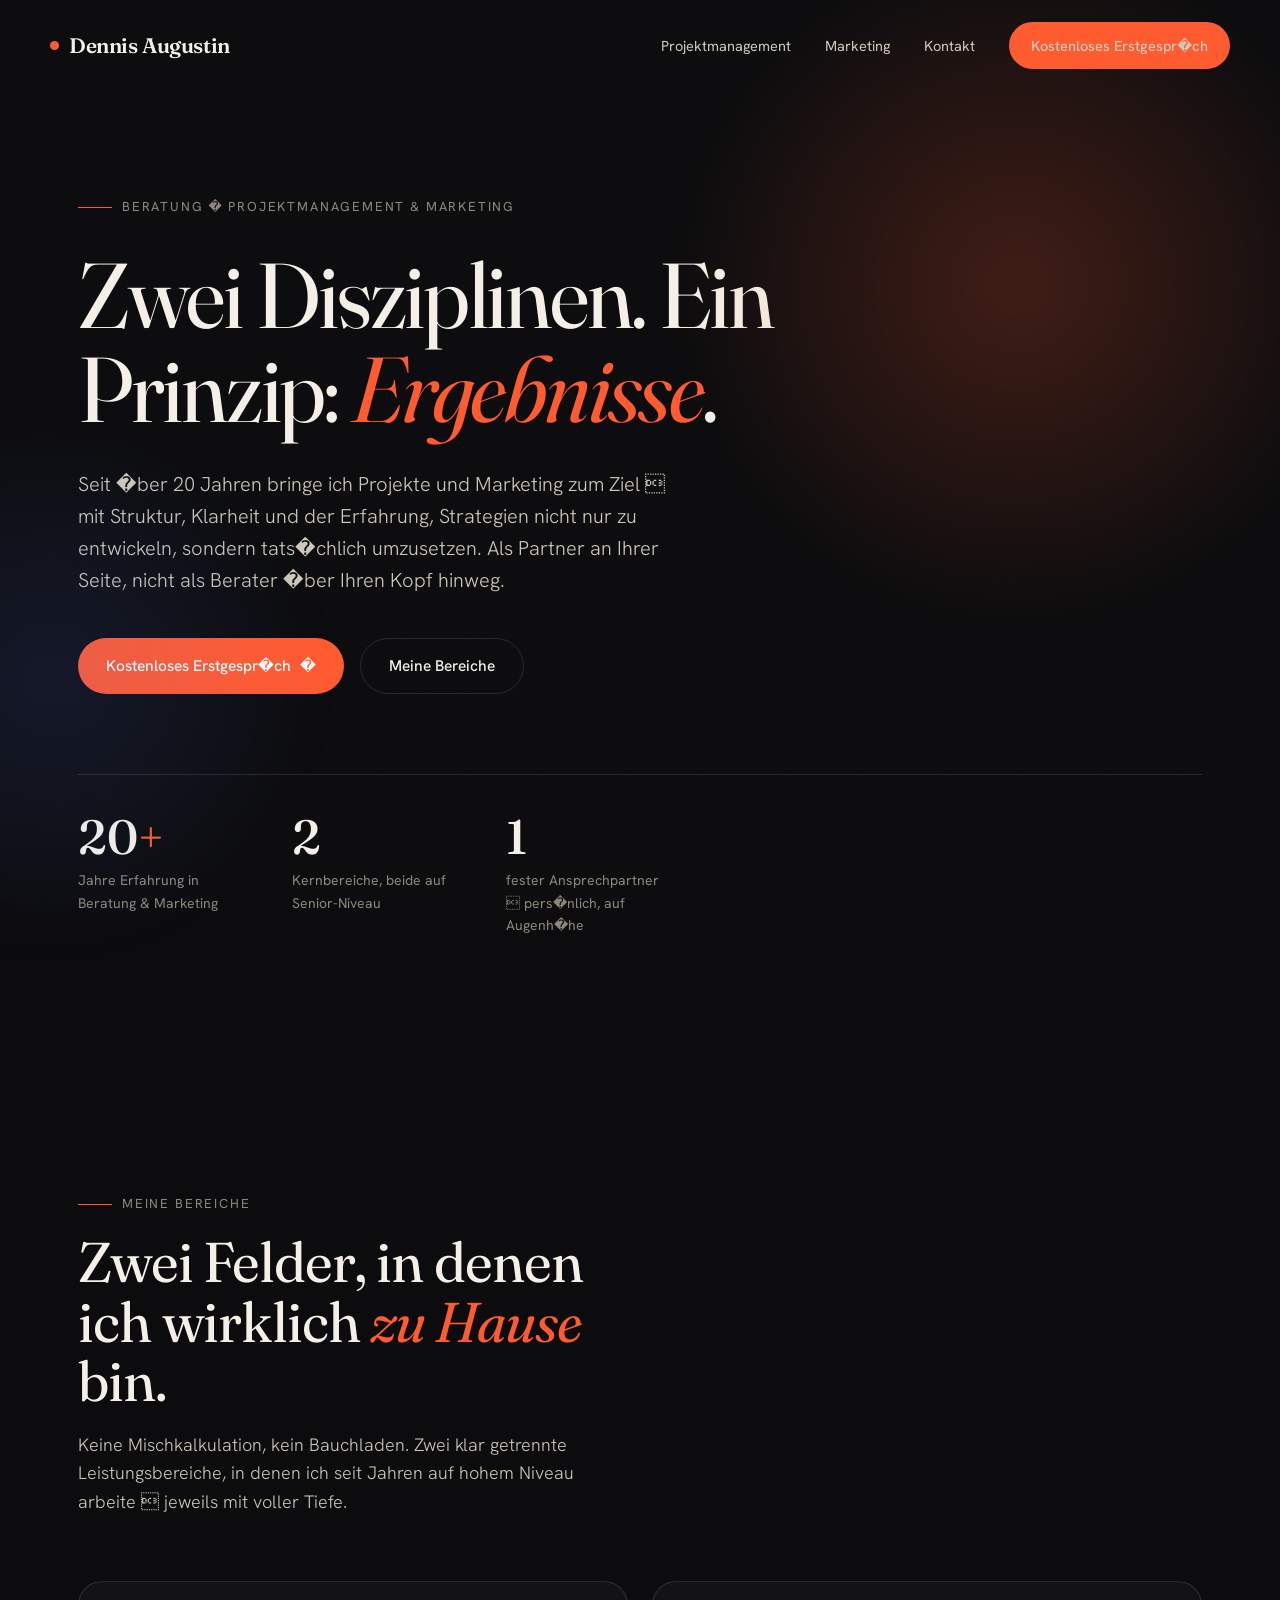
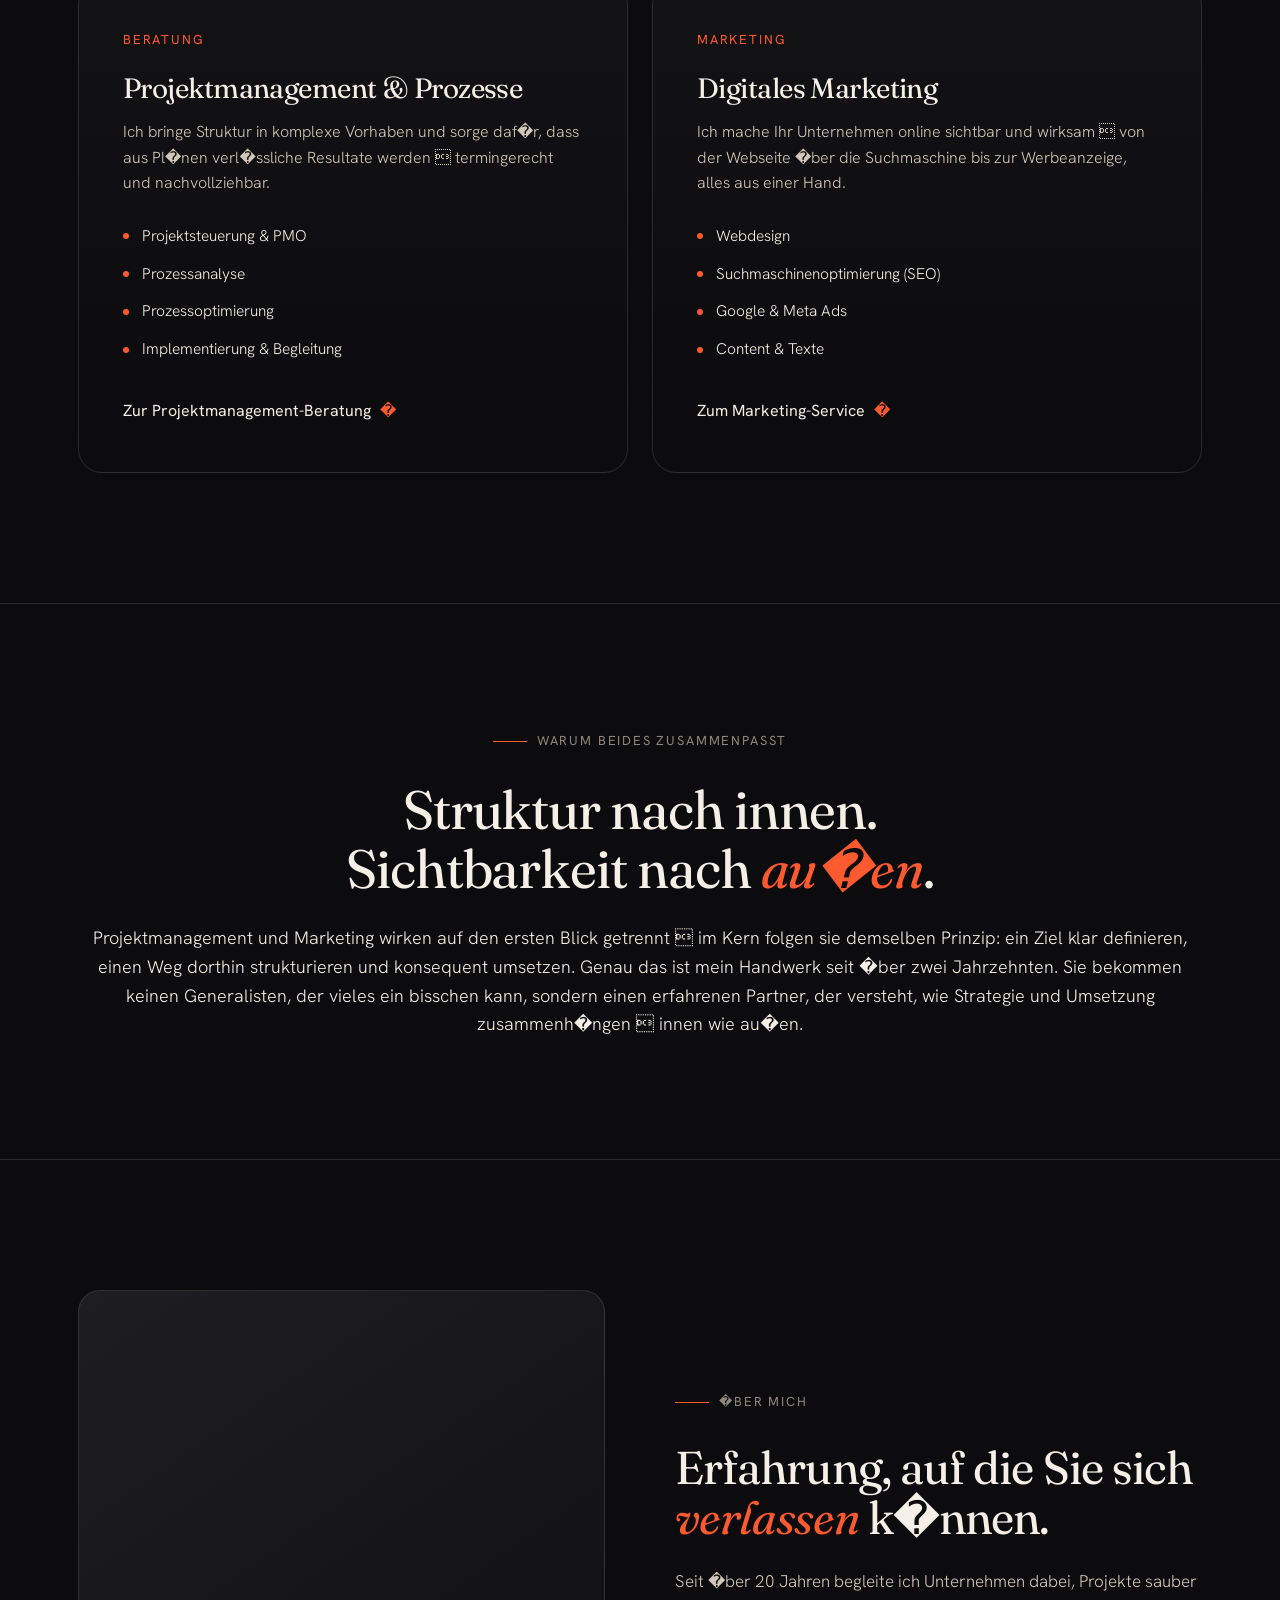
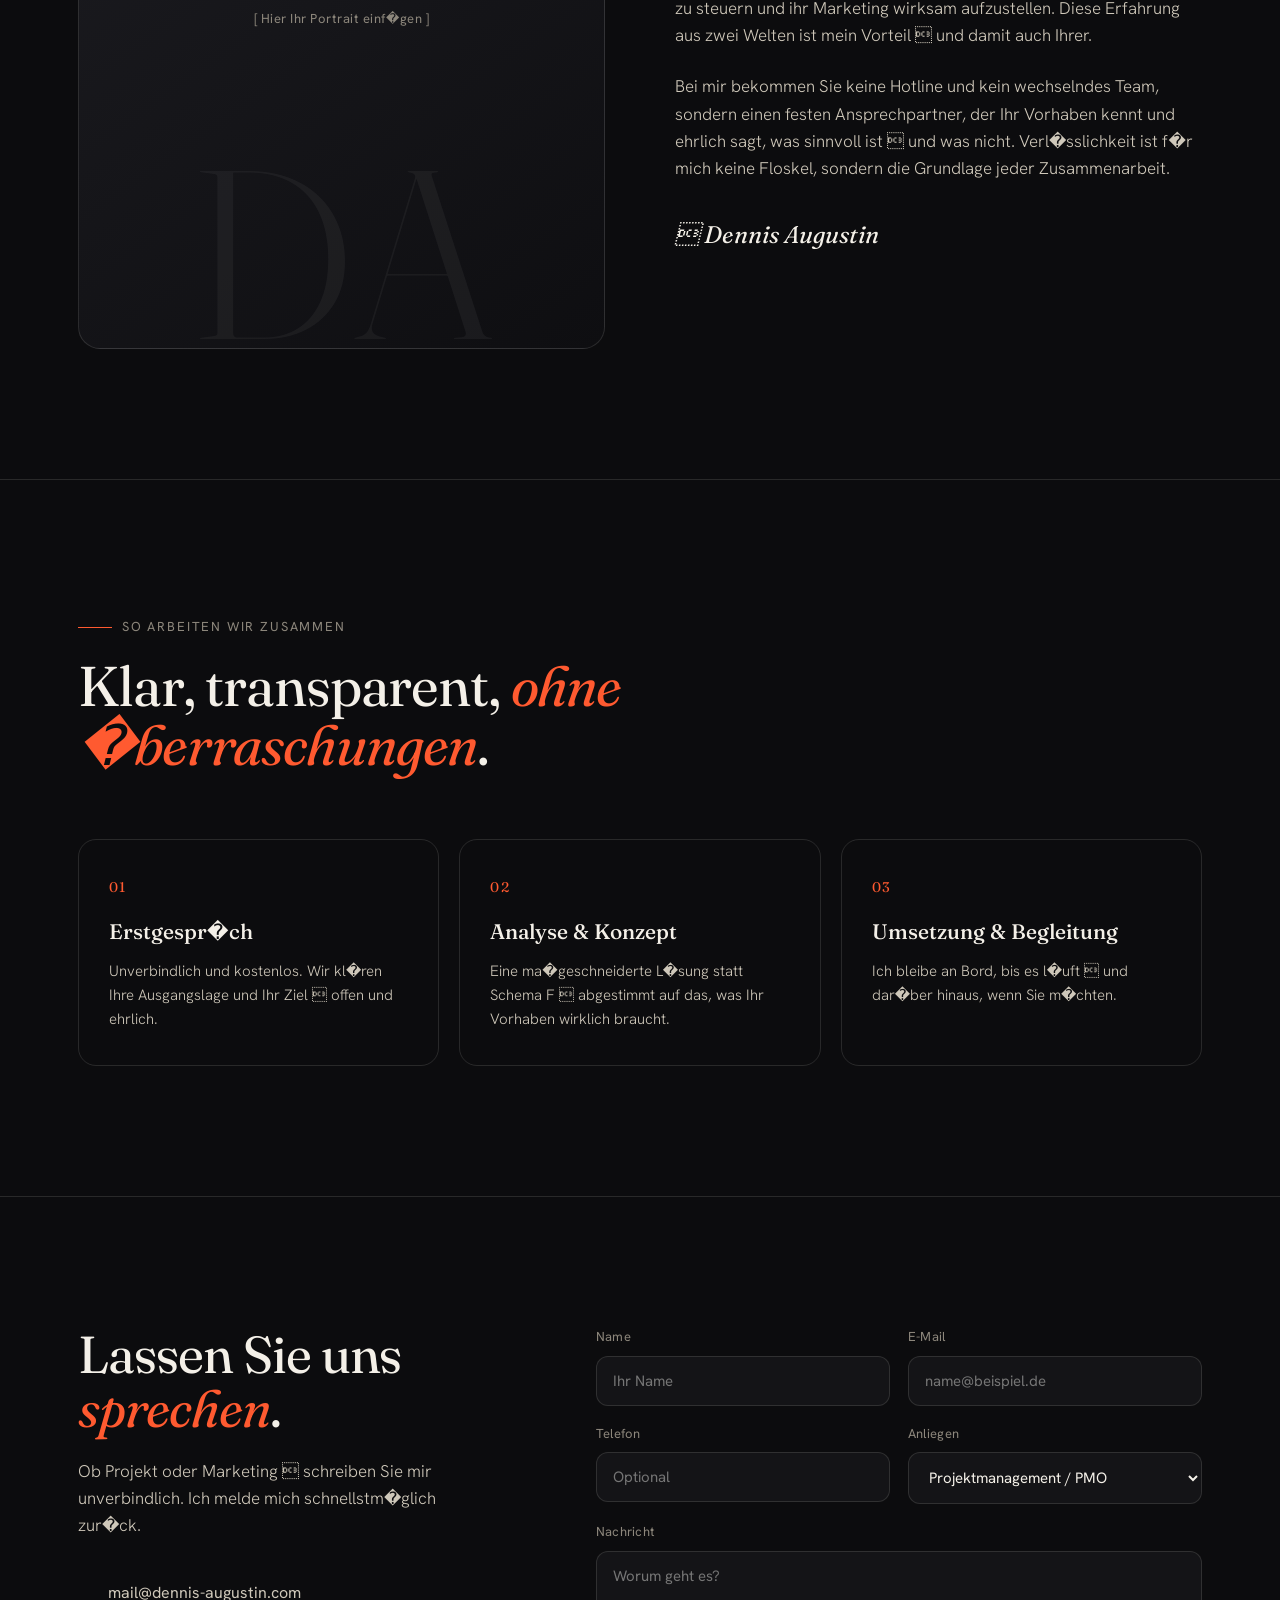
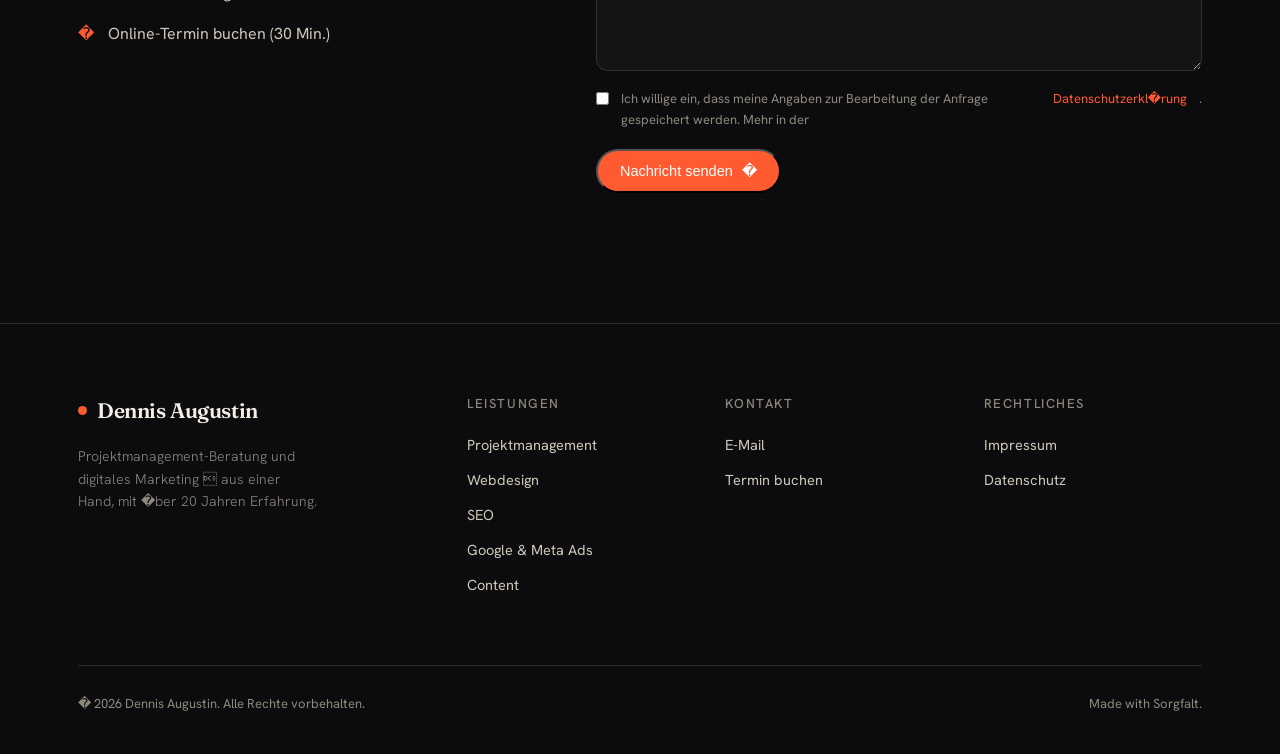
==== index.html @ 2ac02450 "Remove Google Fonts CDN links (DSGVO)" ====
<!DOCTYPE html>
<html lang="de">
<head>
<meta charset="UTF-8">
<meta name="viewport" content="width=device-width, initial-scale=1.0">
<title>Dennis Augustin  Projektmanagement-Beratung &amp; Marketing</title>
<meta name="description" content="Beratung aus einer Hand: Projektmanagement, PMO und Prozessoptimierung sowie digitales Marketing. �ber 20 Jahre Erfahrung  Strategie, die umgesetzt wird.">
<link rel="icon" href="assets/favicon.svg" type="image/svg+xml">
<link rel="stylesheet" href="assets/styles.css">
</head>
<body>
<a class="skip" href="#main">Zum Inhalt springen</a>
<header id="header">
  <div class="wrap nav">
    <a href="index.html" class="logo" aria-label="Dennis Augustin  Startseite"><span class="dot"></span>Dennis Augustin</a>
    <nav class="nav-links" id="navlinks" aria-label="Hauptnavigation">
      <a href="projektmanagement.html">Projektmanagement</a>
      <a href="marketing.html">Marketing</a>
      <a href="#kontakt">Kontakt</a>
      <a href="#kontakt" class="btn">Kostenloses Erstgespr�ch</a>
    </nav>
    <button class="burger" id="burger" type="button" aria-label="Men� �ffnen" aria-expanded="false" aria-controls="navlinks"><span></span><span></span><span></span></button>
  </div>
</header>

<main id="main">

  <section class="hero">
    <div class="hero-glow"></div>
    <div class="hero-glow two"></div>
    <div class="wrap">
      <span class="eyebrow reveal"><span class="bar"></span>Beratung � Projektmanagement &amp; Marketing</span>
      <h1 class="reveal d1">Zwei Disziplinen. Ein Prinzip: <em>Ergebnisse</em>.</h1>
      <p class="lead reveal d2">Seit �ber 20 Jahren bringe ich Projekte und Marketing zum Ziel  mit Struktur, Klarheit und der Erfahrung, Strategien nicht nur zu entwickeln, sondern tats�chlich umzusetzen. Als Partner an Ihrer Seite, nicht als Berater �ber Ihren Kopf hinweg.</p>
      <div class="hero-cta reveal d3">
        <a href="#kontakt" class="btn">Kostenloses Erstgespr�ch <span>�</span></a>
        <a href="#bereiche" class="btn ghost">Meine Bereiche</a>
      </div>
      <div class="stats">
        <div class="stat reveal d1"><div class="num">20<span>+</span></div><div class="lab">Jahre Erfahrung in Beratung &amp; Marketing</div></div>
        <div class="stat reveal d2"><div class="num">2</div><div class="lab">Kernbereiche, beide auf Senior-Niveau</div></div>
        <div class="stat reveal d3"><div class="num">1</div><div class="lab">fester Ansprechpartner  pers�nlich, auf Augenh�he</div></div>
      </div>
    </div>
  </section>

  <section class="pillars-sec" id="bereiche">
    <div class="wrap">
      <div class="sec-head reveal">
        <span class="eyebrow"><span class="bar"></span>Meine Bereiche</span>
        <h2>Zwei Felder, in denen ich wirklich <em>zu Hause</em> bin.</h2>
        <p>Keine Mischkalkulation, kein Bauchladen. Zwei klar getrennte Leistungsbereiche, in denen ich seit Jahren auf hohem Niveau arbeite  jeweils mit voller Tiefe.</p>
      </div>
      <div class="pillars">
        <a class="pillar reveal d1" href="projektmanagement.html">
          <span class="plabel">Beratung</span>
          <h3>Projektmanagement &amp; Prozesse</h3>
          <p>Ich bringe Struktur in komplexe Vorhaben und sorge daf�r, dass aus Pl�nen verl�ssliche Resultate werden  termingerecht und nachvollziehbar.</p>
          <ul>
            <li>Projektsteuerung &amp; PMO</li>
            <li>Prozessanalyse</li>
            <li>Prozessoptimierung</li>
            <li>Implementierung &amp; Begleitung</li>
          </ul>
          <span class="more">Zur Projektmanagement-Beratung <span>�</span></span>
        </a>
        <a class="pillar reveal d2" href="marketing.html">
          <span class="plabel">Marketing</span>
          <h3>Digitales Marketing</h3>
          <p>Ich mache Ihr Unternehmen online sichtbar und wirksam  von der Webseite �ber die Suchmaschine bis zur Werbeanzeige, alles aus einer Hand.</p>
          <ul>
            <li>Webdesign</li>
            <li>Suchmaschinenoptimierung (SEO)</li>
            <li>Google &amp; Meta Ads</li>
            <li>Content &amp; Texte</li>
          </ul>
          <span class="more">Zum Marketing-Service <span>�</span></span>
        </a>
      </div>
    </div>
  </section>

  <section class="bridge">
    <div class="wrap">
      <span class="eyebrow reveal"><span class="bar"></span>Warum beides zusammenpasst</span>
      <h2 class="reveal d1">Struktur nach innen. Sichtbarkeit nach <em>au�en</em>.</h2>
      <p class="reveal d2">Projektmanagement und Marketing wirken auf den ersten Blick getrennt  im Kern folgen sie demselben Prinzip: ein Ziel klar definieren, einen Weg dorthin strukturieren und konsequent umsetzen. Genau das ist mein Handwerk seit �ber zwei Jahrzehnten. Sie bekommen keinen Generalisten, der vieles ein bisschen kann, sondern einen erfahrenen Partner, der versteht, wie Strategie und Umsetzung zusammenh�ngen  innen wie au�en.</p>
    </div>
  </section>

  <section class="about" id="ueber">
    <div class="wrap about-grid">
      <div class="about-portrait reveal">
        <div class="big-da">DA</div>
        <div class="ph">[ Hier Ihr Portrait einf�gen ]</div>
      </div>
      <div class="reveal d1">
        <span class="eyebrow"><span class="bar"></span>�ber mich</span>
        <h2>Erfahrung, auf die Sie sich <em>verlassen</em> k�nnen.</h2>
        <p>Seit �ber 20 Jahren begleite ich Unternehmen dabei, Projekte sauber zu steuern und ihr Marketing wirksam aufzustellen. Diese Erfahrung aus zwei Welten ist mein Vorteil  und damit auch Ihrer.</p>
        <p>Bei mir bekommen Sie keine Hotline und kein wechselndes Team, sondern einen festen Ansprechpartner, der Ihr Vorhaben kennt und ehrlich sagt, was sinnvoll ist  und was nicht. Verl�sslichkeit ist f�r mich keine Floskel, sondern die Grundlage jeder Zusammenarbeit.</p>
        <p class="sig"> Dennis Augustin</p>
      </div>
    </div>
  </section>

  <section class="promise">
    <div class="wrap">
      <div class="sec-head reveal">
        <span class="eyebrow"><span class="bar"></span>So arbeiten wir zusammen</span>
        <h2>Klar, transparent, <em>ohne �berraschungen</em>.</h2>
      </div>
      <div class="steps">
        <div class="step reveal d1"><span class="n">01</span><h3>Erstgespr�ch</h3><p>Unverbindlich und kostenlos. Wir kl�ren Ihre Ausgangslage und Ihr Ziel  offen und ehrlich.</p></div>
        <div class="step reveal d2"><span class="n">02</span><h3>Analyse &amp; Konzept</h3><p>Eine ma�geschneiderte L�sung statt Schema F  abgestimmt auf das, was Ihr Vorhaben wirklich braucht.</p></div>
        <div class="step reveal d3"><span class="n">03</span><h3>Umsetzung &amp; Begleitung</h3><p>Ich bleibe an Bord, bis es l�uft  und dar�ber hinaus, wenn Sie m�chten.</p></div>
      </div>
    </div>
  </section>

  <section class="contact" id="kontakt">
    <div class="wrap contact-grid">
      <div class="reveal">
        <h2>Lassen Sie uns <em>sprechen</em>.</h2>
        <p class="lead">Ob Projekt oder Marketing  schreiben Sie mir unverbindlich. Ich melde mich schnellstm�glich zur�ck.</p>
        <div class="contact-meta">
          <a href="mailto:mail@dennis-augustin.com"><span class="ic">	</span> mail@dennis-augustin.com</a>
          <a href="https://calendly.com/dennisaugustin/kostenloses-erstgespraech-30-minuten"><span class="ic">�</span> Online-Termin buchen (30 Min.)</a>
        </div>
      </div>
      <form class="reveal d1" action="#" method="post" onsubmit="return false;">
        <div class="row2">
          <div class="field"><label for="n">Name</label><input id="n" name="name" type="text" autocomplete="name" placeholder="Ihr Name"></div>
          <div class="field"><label for="e">E-Mail</label><input id="e" name="email" type="email" autocomplete="email" placeholder="name@beispiel.de"></div>
        </div>
        <div class="row2">
          <div class="field"><label for="t">Telefon</label><input id="t" name="phone" type="tel" autocomplete="tel" placeholder="Optional"></div>
          <div class="field"><label for="g">Anliegen</label>
            <select id="g" name="anliegen">
              <option>Projektmanagement / PMO</option><option>Prozessoptimierung</option>
              <option>Marketing</option><option>Beides / unklar</option><option>Sonstiges</option>
            </select>
          </div>
        </div>
        <div class="field"><label for="m">Nachricht</label><textarea id="m" name="nachricht" placeholder="Worum geht es?"></textarea></div>
        <label class="consent"><input type="checkbox" name="consent"> Ich willige ein, dass meine Angaben zur Bearbeitung der Anfrage gespeichert werden. Mehr in der <a href="datenschutz.html" style="color:var(--accent)">Datenschutzerkl�rung</a>.</label>
        <button class="btn" type="submit">Nachricht senden <span>�</span></button>
      </form>
    </div>
  </section>

</main>

<footer>
  <div class="wrap">
    <div class="foot-grid">
      <div>
        <a href="index.html" class="logo"><span class="dot"></span>Dennis Augustin</a>
        <p class="tag">Projektmanagement-Beratung und digitales Marketing  aus einer Hand, mit �ber 20 Jahren Erfahrung.</p>
      </div>
      <div class="foot-col">
        <p class="foot-h">Leistungen</p>
        <a href="projektmanagement.html">Projektmanagement</a>
        <a href="webdesign.html">Webdesign</a>
        <a href="seo.html">SEO</a>
        <a href="suchmaschinenwerbung.html">Google &amp; Meta Ads</a>
        <a href="contenterstellung.html">Content</a>
      </div>
      <div class="foot-col">
        <p class="foot-h">Kontakt</p>
        <a href="mailto:mail@dennis-augustin.com">E-Mail</a>
        <a href="https://calendly.com/dennisaugustin/kostenloses-erstgespraech-30-minuten">Termin buchen</a>
      </div>
      <div class="foot-col">
        <p class="foot-h">Rechtliches</p>
        <a href="impressum.html">Impressum</a>
        <a href="datenschutz.html">Datenschutz</a>
      </div>
    </div>
    <div class="foot-bottom">
      <small>� 2026 Dennis Augustin. Alle Rechte vorbehalten.</small>
      <small>Made with Sorgfalt.</small>
    </div>
  </div>
</footer>
<script src="assets/main.js"></script>
</body>
</html>
---- assets/styles.css ----
/* =========================================================
   Dennis Augustin  zentrales Stylesheet
   Eine Quelle der Wahrheit f�r alle Seiten (durchg�ngige CI)
   ========================================================= */

/* ---------- Self-hosted Fonts (DSGVO-konform) ---------- */
@font-face {
  font-family: 'Fraunces';
  font-style: normal;
  font-weight: 300 700;
  font-display: swap;
  src: url('fonts/fraunces-normal-latin-ext.woff2') format('woff2');
  unicode-range: U+0100-02BA, U+02BD-02C5, U+02C7-02CC, U+02CE-02D7, U+02DD-02FF, U+0304, U+0308, U+0329, U+1D00-1DBF, U+1E00-1E9F, U+1EF2-1EFF, U+2020, U+20A0-20AB, U+20AD-20C0, U+2113, U+2C60-2C7F, U+A720-A7FF;
}
@font-face {
  font-family: 'Fraunces';
  font-style: normal;
  font-weight: 300 700;
  font-display: swap;
  src: url('fonts/fraunces-normal-latin.woff2') format('woff2');
  unicode-range: U+0000-00FF, U+0131, U+0152-0153, U+02BB-02BC, U+02C6, U+02DA, U+02DC, U+0304, U+0308, U+0329, U+2000-206F, U+20AC, U+2122, U+2191, U+2193, U+2212, U+2215, U+FEFF, U+FFFD;
}
@font-face {
  font-family: 'Fraunces';
  font-style: italic;
  font-weight: 400;
  font-display: swap;
  src: url('fonts/fraunces-italic-latin-ext.woff2') format('woff2');
  unicode-range: U+0100-02BA, U+02BD-02C5, U+02C7-02CC, U+02CE-02D7, U+02DD-02FF, U+0304, U+0308, U+0329, U+1D00-1DBF, U+1E00-1E9F, U+1EF2-1EFF, U+2020, U+20A0-20AB, U+20AD-20C0, U+2113, U+2C60-2C7F, U+A720-A7FF;
}
@font-face {
  font-family: 'Fraunces';
  font-style: italic;
  font-weight: 400;
  font-display: swap;
  src: url('fonts/fraunces-italic-latin.woff2') format('woff2');
  unicode-range: U+0000-00FF, U+0131, U+0152-0153, U+02BB-02BC, U+02C6, U+02DA, U+02DC, U+0304, U+0308, U+0329, U+2000-206F, U+20AC, U+2122, U+2191, U+2193, U+2212, U+2215, U+FEFF, U+FFFD;
}
@font-face {
  font-family: 'Hanken Grotesk';
  font-style: normal;
  font-weight: 300 600;
  font-display: swap;
  src: url('fonts/hanken-grotesk-latin-ext.woff2') format('woff2');
  unicode-range: U+0100-02BA, U+02BD-02C5, U+02C7-02CC, U+02CE-02D7, U+02DD-02FF, U+0304, U+0308, U+0329, U+1D00-1DBF, U+1E00-1E9F, U+1EF2-1EFF, U+2020, U+20A0-20AB, U+20AD-20C0, U+2113, U+2C60-2C7F, U+A720-A7FF;
}
@font-face {
  font-family: 'Hanken Grotesk';
  font-style: normal;
  font-weight: 300 600;
  font-display: swap;
  src: url('fonts/hanken-grotesk-latin.woff2') format('woff2');
  unicode-range: U+0000-00FF, U+0131, U+0152-0153, U+02BB-02BC, U+02C6, U+02DA, U+02DC, U+0304, U+0308, U+0329, U+2000-206F, U+20AC, U+2122, U+2191, U+2193, U+2212, U+2215, U+FEFF, U+FFFD;
}

:root{
  --ink:#0c0c0e;
  --ink-2:#141417;
  --paper:#f4f0e8;
  --paper-dim:#cfc8ba;
  --muted:#8d877c;
  --accent:#ff5a30;          /* warmes Signal-Orange */
  --accent-soft:#ffd9cc;
  --line:rgba(244,240,232,.12);
  --maxw:1180px;
  --ease:cubic-bezier(.2,.7,.2,1);
}
*{box-sizing:border-box;margin:0;padding:0}
html{scroll-behavior:smooth}
body{
  background:var(--ink);color:var(--paper);
  font-family:"Hanken Grotesk",system-ui,sans-serif;
  font-weight:400;line-height:1.6;-webkit-font-smoothing:antialiased;overflow-x:hidden;
}
body::after{
  content:"";position:fixed;inset:0;pointer-events:none;z-index:9999;opacity:.04;mix-blend-mode:overlay;
  background-image:url("data:image/svg+xml,%3Csvg xmlns='http://www.w3.org/2000/svg' width='160' height='160'%3E%3Cfilter id='n'%3E%3CfeTurbulence type='fractalNoise' baseFrequency='.8' numOctaves='2'/%3E%3C/filter%3E%3Crect width='100%25' height='100%25' filter='url(%23n)'/%3E%3C/svg%3E");
}
::selection{background:var(--accent);color:#fff}
a{color:inherit;text-decoration:none}
img{max-width:100%;display:block}
.wrap{max-width:var(--maxw);margin:0 auto;padding:0 28px}

/* Skip-Link (Barrierefreiheit) */
.skip{position:absolute;left:-999px;top:0;z-index:200;background:var(--accent);color:#fff;padding:12px 18px;border-radius:0 0 10px 0}
.skip:focus{left:0}

/* ---------- Header ---------- */
header{position:fixed;top:0;left:0;right:0;z-index:100;transition:background .4s var(--ease),border-color .4s var(--ease),padding .4s var(--ease);border-bottom:1px solid transparent}
header.scrolled{background:rgba(12,12,14,.78);backdrop-filter:blur(14px);border-bottom:1px solid var(--line)}
.nav{display:flex;align-items:center;justify-content:space-between;padding:22px 0;transition:padding .4s var(--ease)}
header.scrolled .nav{padding:14px 0}
.logo{font-family:"Fraunces",serif;font-size:21px;font-weight:600;letter-spacing:-.02em;display:flex;align-items:center;gap:10px}
.logo .dot{width:9px;height:9px;border-radius:50%;background:var(--accent);display:inline-block}
.nav-links{display:flex;align-items:center;gap:34px}
.nav-links a{font-size:14.5px;color:var(--paper-dim);transition:color .25s;position:relative}
.nav-links a:not(.btn):hover{color:var(--paper)}
.nav-links a:not(.btn).active{color:var(--paper)}
.nav-links a:not(.btn)::after{content:"";position:absolute;left:0;bottom:-4px;width:0;height:1px;background:var(--accent);transition:width .3s var(--ease)}
.nav-links a:not(.btn):hover::after,.nav-links a:not(.btn).active::after{width:100%}
.btn{display:inline-flex;align-items:center;gap:9px;background:var(--accent);color:#fff;padding:12px 22px;border-radius:100px;font-weight:500;font-size:14.5px;cursor:pointer;transition:transform .3s var(--ease),box-shadow .3s var(--ease);box-shadow:0 0 0 0 rgba(255,90,48,.5)}
.btn:hover{transform:translateY(-2px);box-shadow:0 12px 30px -8px rgba(255,90,48,.55)}
.btn.ghost{background:transparent;color:var(--paper);border:1px solid var(--line)}
.btn.ghost:hover{border-color:var(--paper);box-shadow:none}
.burger{display:none;flex-direction:column;gap:5px;cursor:pointer;padding:6px;background:none;border:none}
.burger span{width:24px;height:2px;background:var(--paper);transition:.3s;display:block}

/* ---------- Hero ---------- */
.hero{position:relative;padding:190px 0 120px;overflow:hidden}
.hero.compact{padding:180px 0 90px}
.hero-glow{position:absolute;top:-10%;right:-10%;width:780px;height:780px;border-radius:50%;background:radial-gradient(circle,rgba(255,90,48,.22),transparent 62%);filter:blur(20px);pointer-events:none}
.hero-glow.two{top:35%;left:-20%;width:620px;height:620px;background:radial-gradient(circle,rgba(80,120,255,.12),transparent 62%)}
.eyebrow{display:inline-flex;align-items:center;gap:10px;font-size:13px;letter-spacing:.14em;text-transform:uppercase;color:var(--muted);margin-bottom:30px}
.eyebrow .bar{width:34px;height:1px;background:var(--accent)}
.crumb{display:flex;gap:10px;align-items:center;font-size:13px;color:var(--muted);margin-bottom:26px;letter-spacing:.04em}
.crumb a:hover{color:var(--accent)}
.crumb .sep{color:var(--accent)}
h1{font-family:"Fraunces",serif;font-weight:400;letter-spacing:-.025em;line-height:1.02;font-size:clamp(44px,7.5vw,92px);max-width:15ch}
h1 em{font-style:italic;color:var(--accent)}
.hero p.lead{margin-top:32px;max-width:56ch;font-size:clamp(17px,2.1vw,20px);color:var(--paper-dim);font-weight:300}
.hero-cta{margin-top:42px;display:flex;gap:16px;flex-wrap:wrap}
.hero-cta .btn{padding:15px 28px;font-size:15.5px}
.stats{display:flex;gap:54px;margin-top:80px;flex-wrap:wrap;border-top:1px solid var(--line);padding-top:38px}
.stat .num{font-family:"Fraunces",serif;font-size:clamp(34px,4.5vw,48px);font-weight:500;line-height:1}
.stat .lab{color:var(--muted);font-size:14px;margin-top:8px;max-width:20ch}
.stat .num span{color:var(--accent)}

/* ---------- Section-K�pfe ---------- */
section{position:relative}
.sec-head{margin-bottom:64px;max-width:62ch}
.sec-head .eyebrow{margin-bottom:18px}
.sec-head h2{font-family:"Fraunces",serif;font-weight:400;letter-spacing:-.02em;line-height:1.06;font-size:clamp(32px,4.6vw,56px)}
.sec-head h2 em{font-style:italic;color:var(--accent)}
.sec-head p{margin-top:20px;color:var(--paper-dim);font-weight:300;font-size:18px;max-width:54ch}

/* ---------- Leistungs-Karten ---------- */
.leistunge{padding:130px 0}
.grid-serv{display:grid;grid-template-columns:repeat(2,1fr);gap:20px}
.serv{position:relative;border:1px solid var(--line);border-radius:20px;padding:40px 38px;background:linear-gradient(180deg,rgba(255,255,255,.025),transparent);transition:transform .45s var(--ease),border-color .45s,background .45s;overflow:hidden}
.serv::before{content:"";position:absolute;inset:0;opacity:0;transition:opacity .45s;background:radial-gradient(420px circle at var(--mx,50%) var(--my,0%),rgba(255,90,48,.12),transparent 60%)}
.serv:hover{transform:translateY(-6px);border-color:rgba(255,90,48,.4)}
.serv:hover::before{opacity:1}
.serv .idx{font-family:"Fraunces",serif;font-size:15px;color:var(--accent);margin-bottom:26px;display:block}
.serv h3{font-family:"Fraunces",serif;font-weight:500;font-size:27px;letter-spacing:-.01em;margin-bottom:14px}
.serv p{color:var(--paper-dim);font-weight:300;font-size:15.5px;margin-bottom:26px}
.serv p:last-child{margin-bottom:0}
.serv .more{font-size:14.5px;color:var(--paper);display:inline-flex;align-items:center;gap:8px;transition:gap .3s}
.serv .more span{color:var(--accent);transition:transform .3s}
.serv:hover .more span{transform:translateX(5px)}

/* ---------- Zwei S�ulen (Startseite) ---------- */
.pillars-sec{padding:130px 0}
.pillars{display:grid;grid-template-columns:1fr 1fr;gap:24px}
.pillar{position:relative;border:1px solid var(--line);border-radius:24px;padding:48px 44px;overflow:hidden;background:linear-gradient(180deg,rgba(255,255,255,.03),transparent);transition:transform .45s var(--ease),border-color .45s;display:flex;flex-direction:column}
.pillar::before{content:"";position:absolute;inset:0;opacity:0;transition:opacity .5s;background:radial-gradient(600px circle at 50% 0%,rgba(255,90,48,.10),transparent 60%)}
.pillar:hover{transform:translateY(-6px);border-color:rgba(255,90,48,.4)}
.pillar:hover::before{opacity:1}
.pillar .plabel{font-size:13px;letter-spacing:.14em;text-transform:uppercase;color:var(--accent);margin-bottom:22px}
.pillar h3{font-family:"Fraunces",serif;font-weight:400;font-size:clamp(28px,3.4vw,3px);letter-spacing:-.02em;line-height:1.08;margin-bottom:16px}
.pillar>p{color:var(--paper-dim);font-weight:300;font-size:16px;margin-bottom:28px}
.pillar ul{list-style:none;display:flex;flex-direction:column;gap:13px;margin-bottom:36px}
.pillar ul li{display:flex;align-items:center;gap:13px;color:var(--paper);font-size:15.5px;font-weight:300}
.pillar ul li::before{content:"";width:6px;height:6px;border-radius:50%;background:var(--accent);flex:none}
.pillar .more{margin-top:auto;ont-size:15px;display:inline-flex;align-items:center;gap:9px;color:var(--paper)}
.pillar .more span{color:var(--accent);transition:transform .3s}
.pillar:hover .more span{transform:translateX(5px)}

/* ---------- Roter Faden ---------- */
.bridge{padding:120px 0;border-top:1px solid var(--line);text-align:center}
.bridge h2{font-family:"Fraunces",serif;font-weight:400;font-size:clamp(30px,4.6vw,54px);letter-spacing:-.02em;line-height:1.08;max-width:22ch;margin:0 auto}
.bridge h2 em{font-style:italic;color:var(--accent)}
.bridge p{margin:26px auto 0;max-width:58ch=color:var(--paper-dim);font-weight:300;font-size:18px}

/* ---------- �ber mich ---------- */
.about{padding:130px 0;border-top:1px solid var(--line)}
.about-grid{display:grid;grid-template-columns:1fr 1fr;gap:70px;align-items:center}
.about-portrait{position:relative;aspect-ratio:4/5;border-radius:22px;overflow:hidden;background:linear-gradient(145deg,#1d1d22,#0e0e11);border:1px solid var(--line);display:flex;align-items:flex-end;justify-content:center}
.about-portrait .ph{position:absolute;inset:0;display:flex;align-items:center;justify-content:center;color:var(--muted);font-size:13px;text-align:center;letter-spacing:.04em;padding:20px}
.about-portrait .big-da{font-family:"Fraunces",serif;font-size:clamp(120px,22vw,240px);font-weight:300;color:rgba(244,240,232,.05);line-height:.8;user-select:none}
.about h2{font-family:"Fraunces",serif;font-weight:400;font-size:clamp(30px,4vw,46px);letter-spacing:-.02em;line-height:1.1}
.about h2 em{font-style:italic;color:var(--accent)}
.about p{margin-top:24px;color:var(--paper-dim);font-weight:300;font-size:17px}
.about .sig{margin-top:34px;font-family:"Fraunces",serif;font-style:italic;font-size:24px;color:var(--paper)}

/* ---------- Ansatz / Prozess ---------- */
.promise{padding:130px 0;border-top:1px solid var(--line)}
.steps{display:grid;grid-template-columns:repeat(3,1fr);gap:20px;margin-top:14px}
.step{padding:34px 30px;border:1px solid var(--line);border-radius:18px;transition:background .4s}
.step:hover{background:rgba(255,255,255,.02)}
.step .n{font-family:"Fraunces",serif;font-size:14px;color:var(--accent);letter-spacing:.1em}
.step h3{font-family:"Fraunces",serif;font-weight:500;font-size:21px;margin:16px 0 10px}
.step p{color:var(--paper-dim);font-weight:300;font-size:15px}

/* ---------- KI-Block ---------- */
.ai{padding:40px 0 0}
.ai-card{border:1px solid rgba(255,90,48,.32);border-radius:24px;padding:56px 52px;background:radial-gradient(900px circle at 85% -30%,rgba(255,90,48,.14),transparent 55%),linear-gradient(180deg,rgba(255,255,255,.025),transparent);display:grid;grid-template-columns:1.05fr .95fr;gap:54px;align-items:center}
.ai-card .eyebrow{margin-bottom:18px}
.ai-card h2{font-family:"Fraunces",serif;font-weight:400;font-size:clamp(26px,3.2vw,38px);letter-spacing:-.02em;line-height:1.1;max-width:20ch}
.ai-card p{color:var(--paper-dim);font-weight:300;font-size:16.5px;margin:18px 0 28px;max-width:46ch}
.ai-list{list-style:none;display:flex;flex-direction:column;gap:16px}
.ai-list li{padding:18px 22px;border:1px solid var(--line);border-radius:14px;background:rgba(255,255,255,.015);transition:border-color .3s,transform .3s var(--ease)}
.ai-list li:hover{border-color:rgba(255,90,48,.4);transform:translateX(4px)}
.ai-list b{font-family:"Fraunces",serif;font-weight:500;font-size:17px;display:block;margin-bottom:5px}
.ai-list span{color:var(--paper-dim);font-weight:300;font-size:14.5px}

/* ---------- Testimonials ---------- */
.testi{padding:120px 0;border-top:1px solid var(--line)}
.testi-grid{display:grid;grid-template-columns:repeat(2,1fr);gap:20px}
.quote{border:1px solid var(--line);border-radius:18px;padding:38px 36px;background:linear-gradient(180deg,rgba(255,255,255,.02),transparent)}
.quote .mark{font-family:"Fraunces",serif;font-size:54px;line-height:.5;color:var(--accent);opacity:.5}
.quote p{font-family:"Fraunces",serif;font-weight:300;font-style:italic;font-size:20px;line-height:1.45;margin:18px 0 26px}
.quote .who{display:flex;align-items:center;gap:14px}
.quote .av{width:42px;height:42px;border-radius:50%;background:linear-gradient(145deg,#26262c,#15151a);border:1px solid var(--line)}
.quote .who b{font-weight:500;font-size:15px;display:block}
.quote .who small{color:var(--muted);font-size:13px}
.placeholder-note{font-size:12.5px;color:var(--muted);margin-top:22px;font-style:italic}

/* ---------- Kontakt ---------- */
.contact{padding:130px 0;border-top:1px solid var(--line)}
.contact-grid{display:grid;grid-template-columns:.85fr 1.15fr;gap:70px}
.contact h2{font-family:"Fraunces",serif;font-weight:400;font-size:clamp(32px,4.4vw,52px);letter-spacing:-.02em;line-height:1.05}
.contact h2 em{font-style:italic;color:var(--accent)}
.contact .lead{margin-top:22px;color:var(--paper-dim);font-weight:300;font-size:17px;max-width:38ch}
.contact-meta{margin-top:40px;display:flex;flex-direction:column;gap:16px}
.contact-meta a{display:flex;align-items:center;gap:12px;color:var(--paper-dim);font-size:16px;transition:color .25s}
.contact-meta a:hover{color:var(--accent)}
.contact-meta .ic{width:18px;color:var(--accent)}
form{display:grid;gap:18px}
.row2{display:grid;grid-template-columns:1fr 1fr;gap:18px}
.field{display:flex;flex-direction:column;gap:8px}
.field label{font-size:13px;color:var(--muted);letter-spacing:.02em}
.field input,.field select,.field textarea{background:var(--ink-2);border:1px solid var(--line);border-radius:12px;padding:14px 16px;color:var(--paper);font-family:inherit;font-size:15px;transition:border-color .3s}
.field input:focus,.field select:focus,.field textarea:focus{outline:none;border-color:var(--accent)}
.field textarea{resize:vertical;min-height:120px}
.consent{display:flex;gap:12px;align-items:flex-start;font-size:13px;color:var(--muted)}
.consent input{margin-top:3px;accent-color:var(--accent)}
form .btn{justify-self:start}

/* ---------- Rechtstexte / Prosa ---------- */
.legal{padding:170px 0 120px}
.prose{max-width:74ch}
.prose h2{font-family:"Fraunces",serif;font-weight:500;font-size:26px;letter-spacing:-.01em;margin:48px 0 14px}
.prose h2:first-of-type{margin-top:30px}
.prose h3{font-family:"Fraunces",serif;font-weight:500;font-size:19px;margin:28px 0 10px}
.prose p{color:var(--paper-dim);font-weight:300;margin-bottom:14px}
.prose a{color:var(--accent)}
.notice{border:1px solid rgba(255,90,48,.4);background:rgba(255,90,48,.06);border-radius:14px;padding:22px 26px;margin:0 0 36px;font-size:14.5px;color:var(--paper-dim)}
.notice b{color:var(--paper)}

/* ---------- Footer ---------- */
footer{border-top:1px solid var(--line);padding:70px 0 40px}
.foot-grid{display:grid;grid-template-columns:1.6fr 1fr 1fr 1fr;gap:40px}
footer .logo{margin-bottom:18px}
footer p.tag{color:var(--muted);font-size:14px;font-weight:300;max-width:30ch}
.foot-col .foot-h{font-size:13px;letter-spacing:.12em;text-transform:uppercase;color:var(--muted);margin-bottom:18px;font-weight:500}
.foot-col a{display:block;color:var(--paper-dim);font-size:14.5px;margin-bottom:12px;transition:color .25s}
.foot-col a:hover{color:var(--accent)}
.foot-bottom{display:flex;justify-content:space-between;align-items:center;margin-top:56px;padding-top:28px;border-top:1px solid var(--line);flex-wrap:wrap;gap:16px}
.foot-bottom small{color:var(--muted);font-size:13px}

/* ---------- Reveal ---------- */
.reveal{opacity:0;transform:translateY(28px);transition:opacity .9s var(--ease),transform .9s var(--ease)}
.reveal.in{opacity:1;transform:none}
.d1{transition-delay:.08s}.d2{transition-delay:.16s}.d3{transition-delay:.24s}.d4{transition-delay:.32s0}
@media(prefers-reduced-motion:reduce){
  .reveal{opacity:1;transform:none;transition:none}
  html{scroll-behavior:auto}
}

/* ---------- Responsive ---------- */
@media(max-width:860px){
  .nav-links{position:fixed;inset:0;background:rgba(12,12,14,.97);backdrop-filter:blur(10px);flex-direction:column;justify-content:center;gap:30px;transform:translateX(100%);transition:transform .4s var(--ease)}
  .nav-links.open{transform:translateX(0)}
  .nav-links a{font-size:22px}
  .burger{display:flex;z-index:101}
  .grid-serv,.about-grid,.steps,.testi-grid,.contact-grid,.foot-grid,.ai-card,.pillars{grid-template-columns:1fr}
  .about-portrait{aspect-ratio:16/11;order:-1}
  .stats{gap:36px}
}
@media(max-width:560px){
  .wrap{padding:0 20px}
  .row2{grid-template-columns:1fr}
  .hero{padding:150px 0 90px}
}
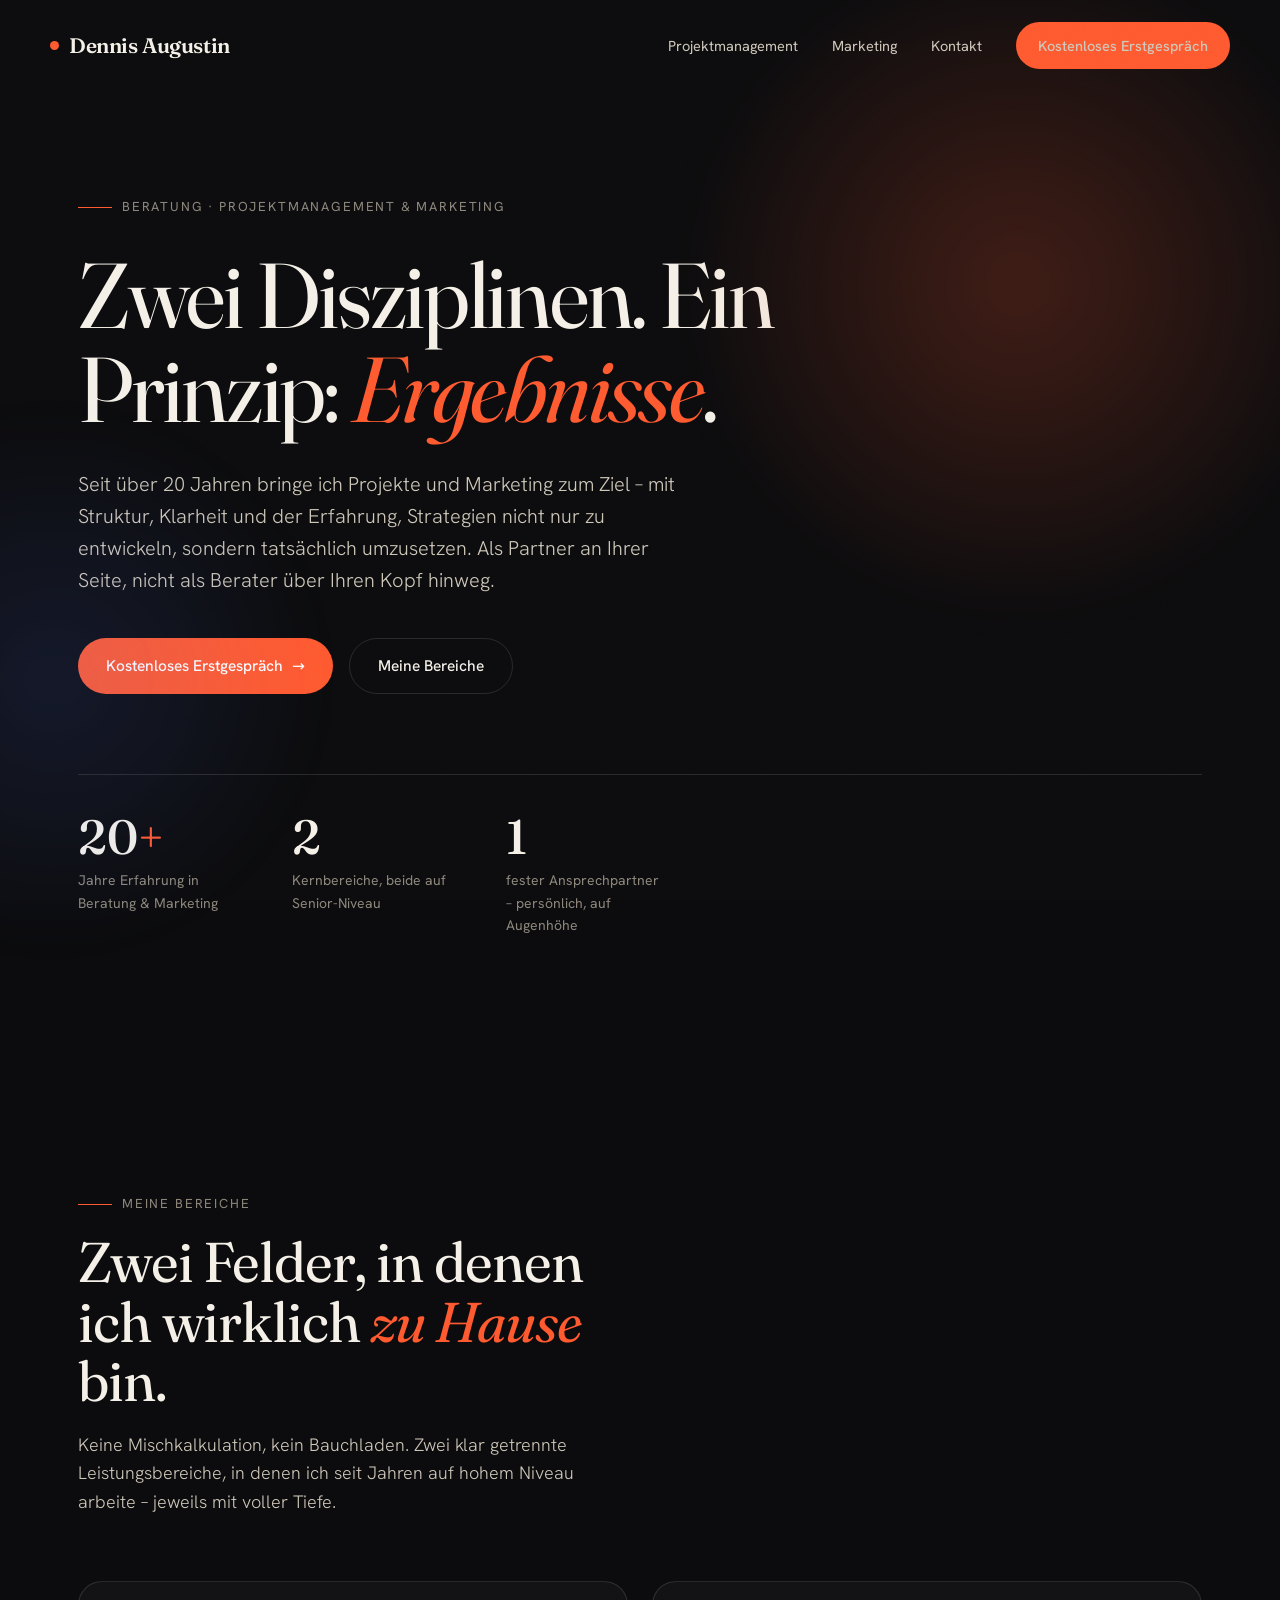
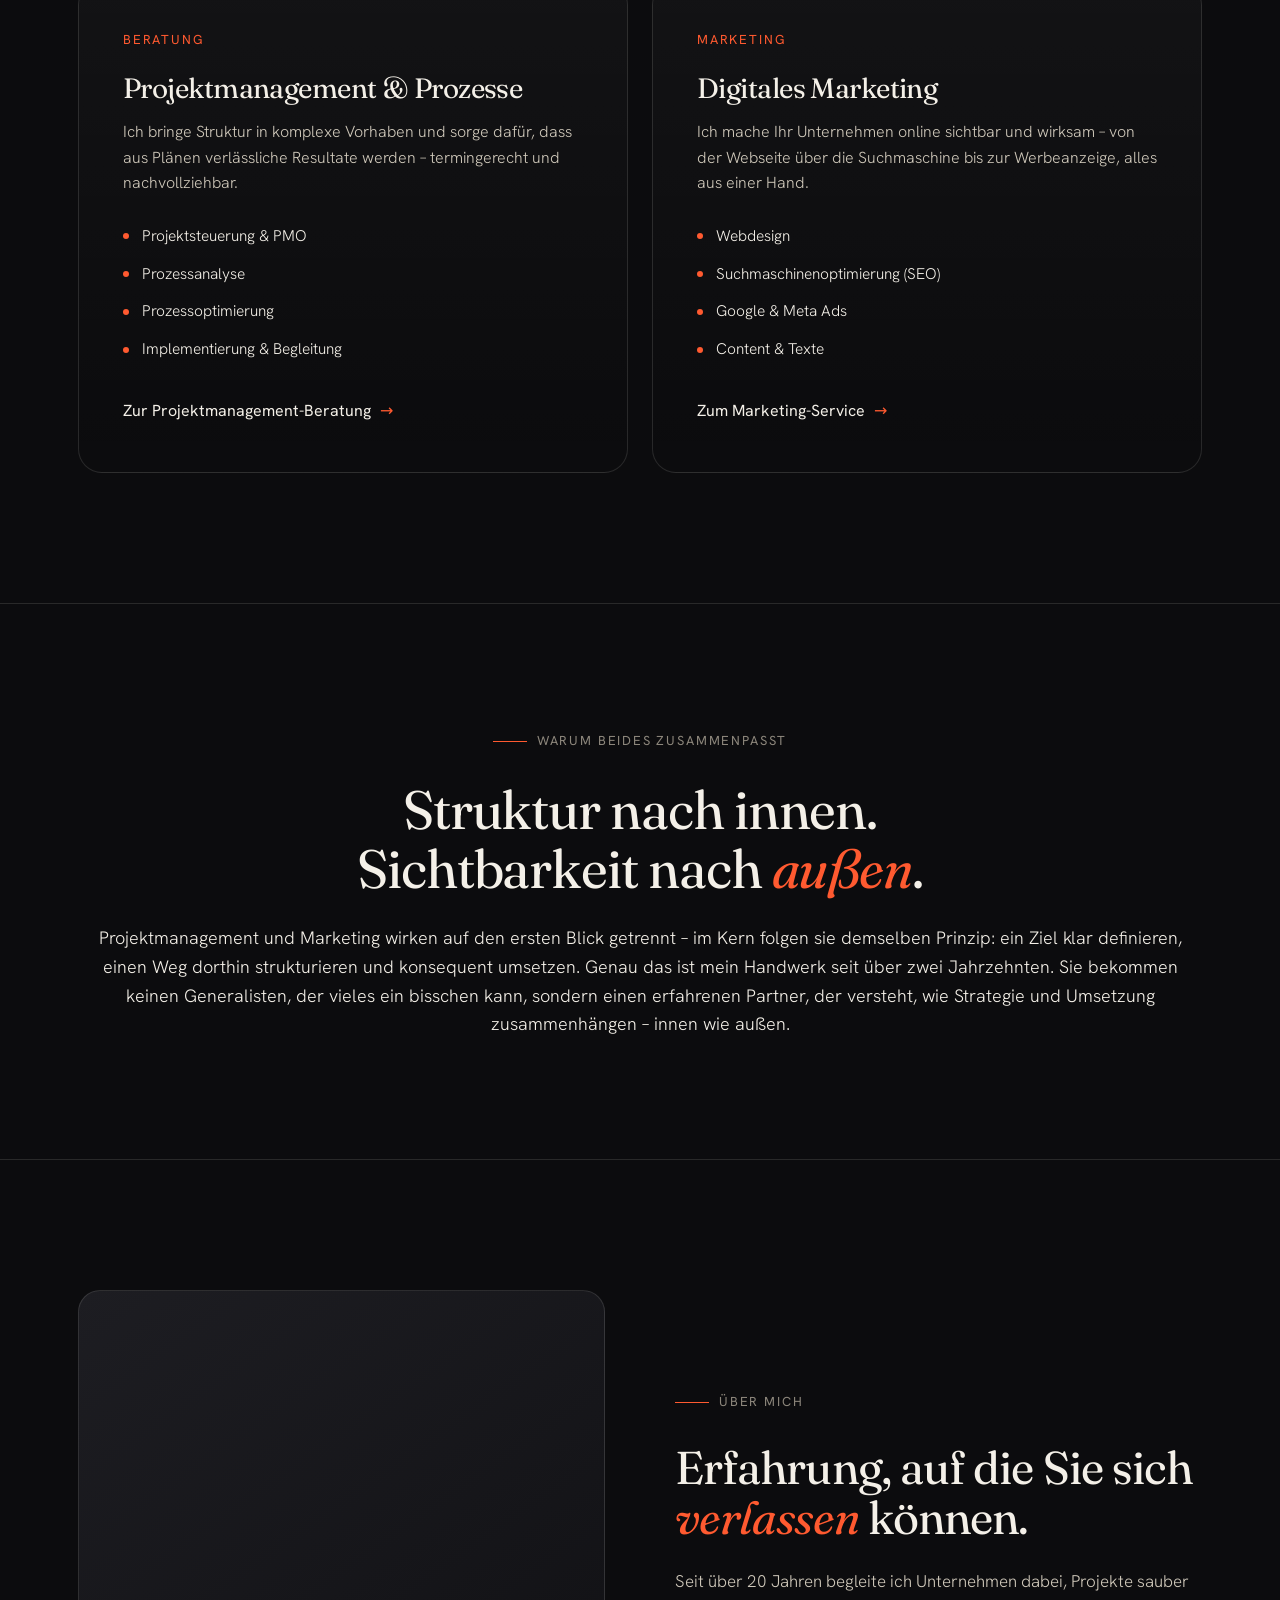
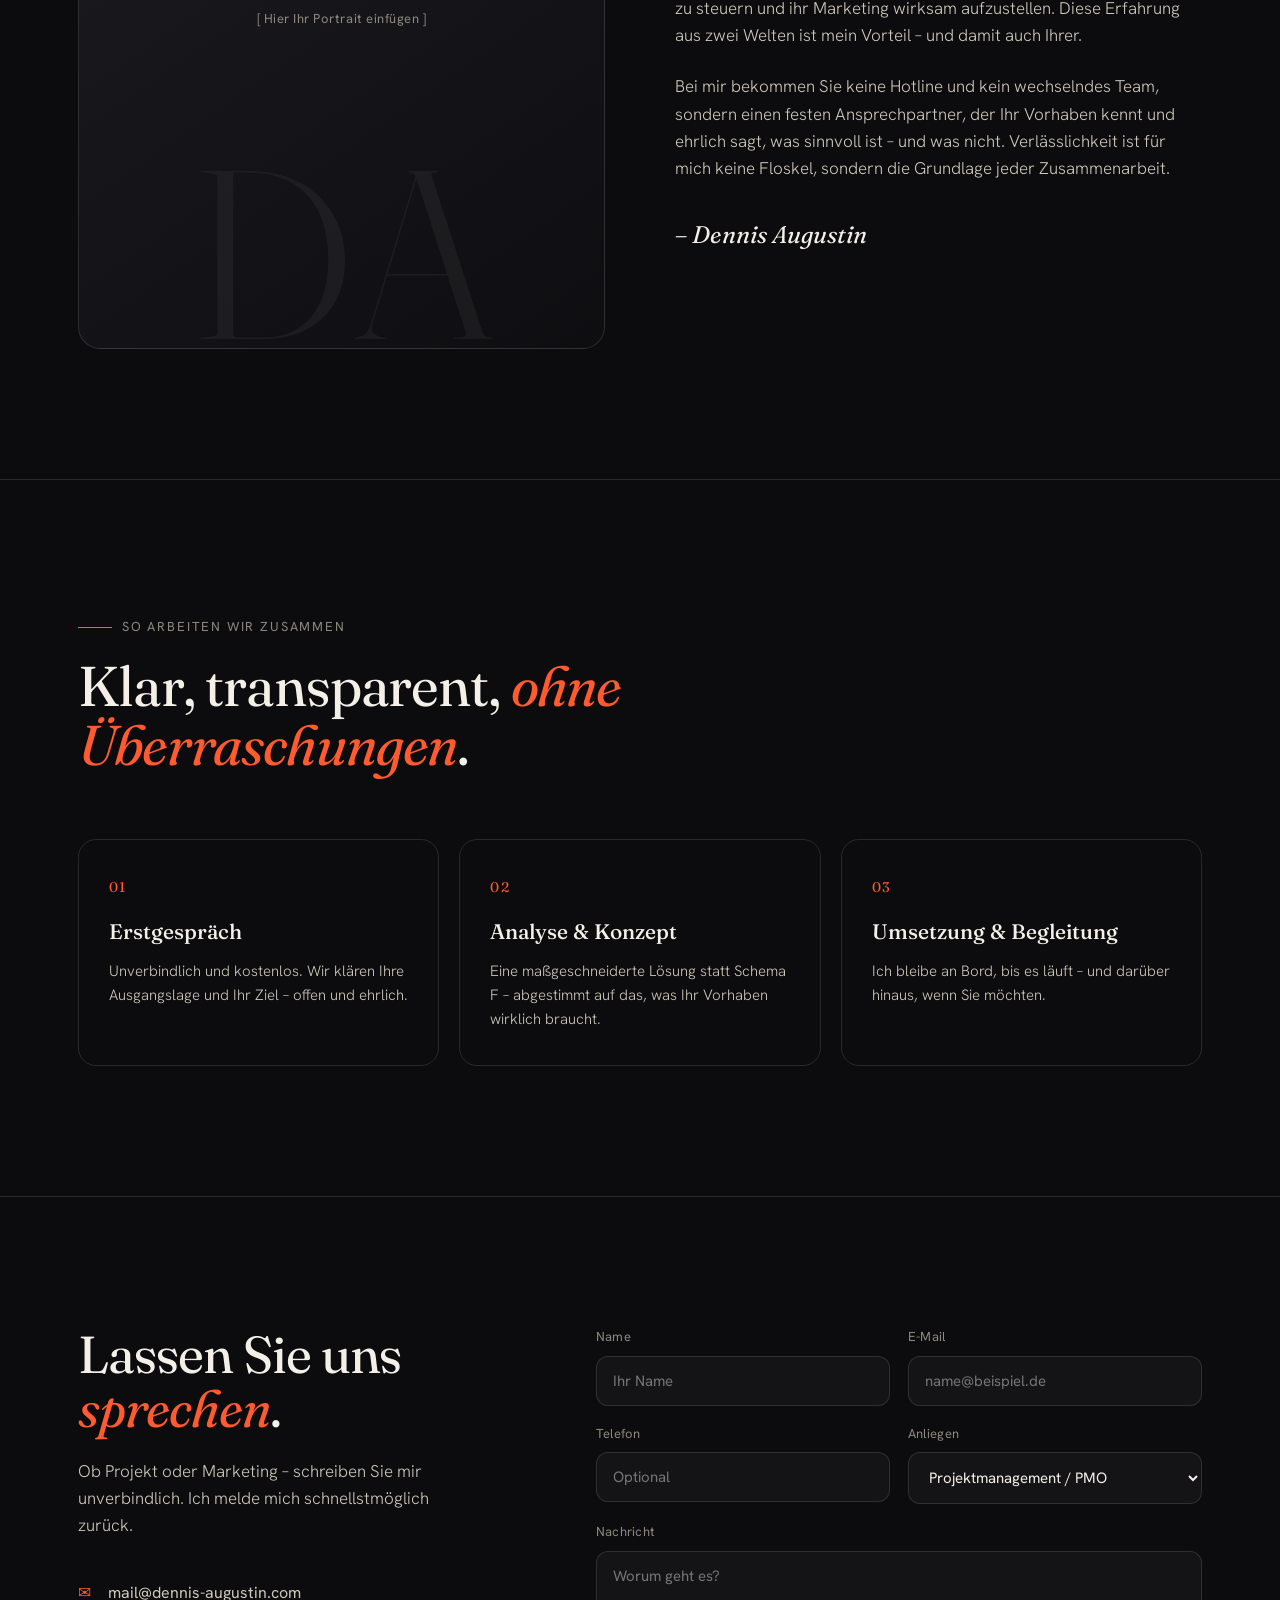
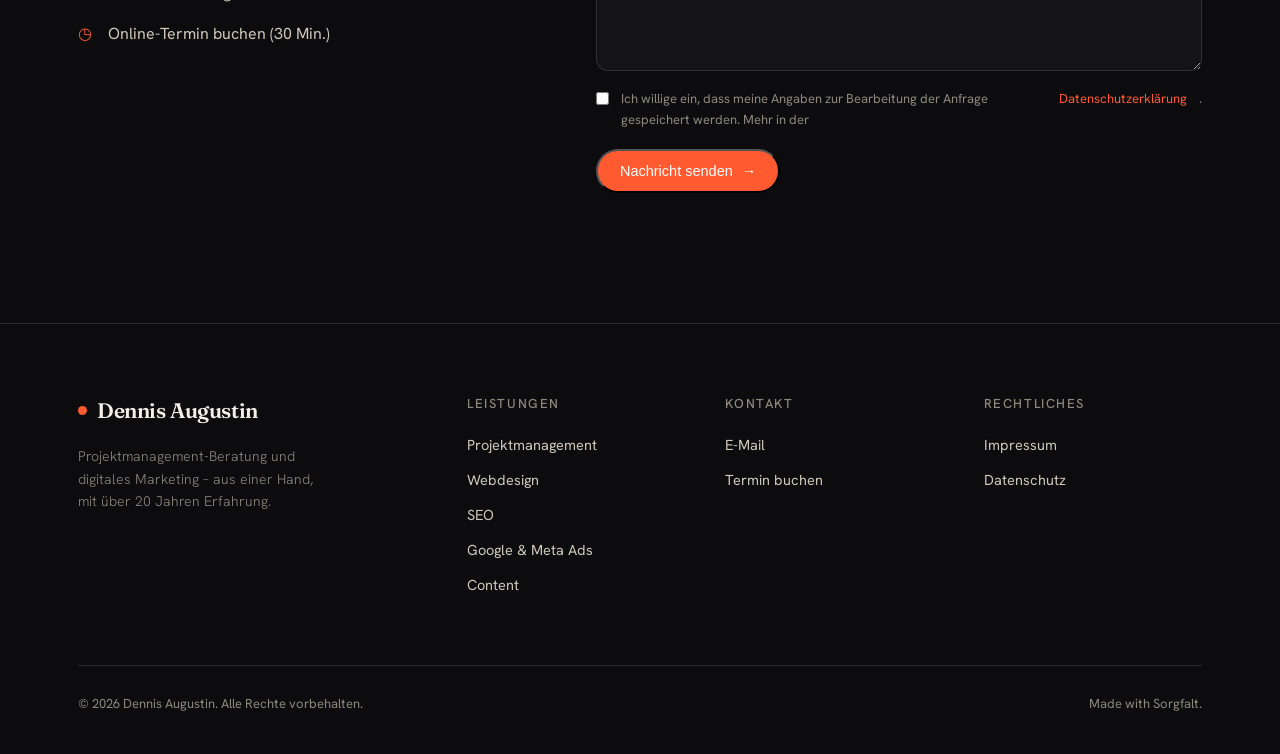
==== commit 3e12ca99: "Fix UTF-8 encoding in index.html" ====
--- a/index.html
+++ b/index.html
@@ -3,8 +3,8 @@
 <head>
 <meta charset="UTF-8">
 <meta name="viewport" content="width=device-width, initial-scale=1.0">
-<title>Dennis Augustin  Projektmanagement-Beratung &amp; Marketing</title>
-<meta name="description" content="Beratung aus einer Hand: Projektmanagement, PMO und Prozessoptimierung sowie digitales Marketing. �ber 20 Jahre Erfahrung  Strategie, die umgesetzt wird.">
+<title>Dennis Augustin – Projektmanagement-Beratung &amp; Marketing</title>
+<meta name="description" content="Beratung aus einer Hand: Projektmanagement, PMO und Prozessoptimierung sowie digitales Marketing. Über 20 Jahre Erfahrung – Strategie, die umgesetzt wird.">
 <link rel="icon" href="assets/favicon.svg" type="image/svg+xml">
 <link rel="stylesheet" href="assets/styles.css">
 </head>
@@ -12,14 +12,14 @@
 <a class="skip" href="#main">Zum Inhalt springen</a>
 <header id="header">
   <div class="wrap nav">
-    <a href="index.html" class="logo" aria-label="Dennis Augustin  Startseite"><span class="dot"></span>Dennis Augustin</a>
+    <a href="index.html" class="logo" aria-label="Dennis Augustin – Startseite"><span class="dot"></span>Dennis Augustin</a>
     <nav class="nav-links" id="navlinks" aria-label="Hauptnavigation">
       <a href="projektmanagement.html">Projektmanagement</a>
       <a href="marketing.html">Marketing</a>
       <a href="#kontakt">Kontakt</a>
-      <a href="#kontakt" class="btn">Kostenloses Erstgespr�ch</a>
+      <a href="#kontakt" class="btn">Kostenloses Erstgespräch</a>
     </nav>
-    <button class="burger" id="burger" type="button" aria-label="Men� �ffnen" aria-expanded="false" aria-controls="navlinks"><span></span><span></span><span></span></button>
+    <button class="burger" id="burger" type="button" aria-label="Menü öffnen" aria-expanded="false" aria-controls="navlinks"><span></span><span></span><span></span></button>
   </div>
 </header>
 
@@ -29,17 +29,17 @@
     <div class="hero-glow"></div>
     <div class="hero-glow two"></div>
     <div class="wrap">
-      <span class="eyebrow reveal"><span class="bar"></span>Beratung � Projektmanagement &amp; Marketing</span>
+      <span class="eyebrow reveal"><span class="bar"></span>Beratung · Projektmanagement &amp; Marketing</span>
       <h1 class="reveal d1">Zwei Disziplinen. Ein Prinzip: <em>Ergebnisse</em>.</h1>
-      <p class="lead reveal d2">Seit �ber 20 Jahren bringe ich Projekte und Marketing zum Ziel  mit Struktur, Klarheit und der Erfahrung, Strategien nicht nur zu entwickeln, sondern tats�chlich umzusetzen. Als Partner an Ihrer Seite, nicht als Berater �ber Ihren Kopf hinweg.</p>
+      <p class="lead reveal d2">Seit über 20 Jahren bringe ich Projekte und Marketing zum Ziel – mit Struktur, Klarheit und der Erfahrung, Strategien nicht nur zu entwickeln, sondern tatsächlich umzusetzen. Als Partner an Ihrer Seite, nicht als Berater über Ihren Kopf hinweg.</p>
       <div class="hero-cta reveal d3">
-        <a href="#kontakt" class="btn">Kostenloses Erstgespr�ch <span>�</span></a>
+        <a href="#kontakt" class="btn">Kostenloses Erstgespräch <span>→</span></a>
         <a href="#bereiche" class="btn ghost">Meine Bereiche</a>
       </div>
       <div class="stats">
         <div class="stat reveal d1"><div class="num">20<span>+</span></div><div class="lab">Jahre Erfahrung in Beratung &amp; Marketing</div></div>
         <div class="stat reveal d2"><div class="num">2</div><div class="lab">Kernbereiche, beide auf Senior-Niveau</div></div>
-        <div class="stat reveal d3"><div class="num">1</div><div class="lab">fester Ansprechpartner  pers�nlich, auf Augenh�he</div></div>
+        <div class="stat reveal d3"><div class="num">1</div><div class="lab">fester Ansprechpartner – persönlich, auf Augenhöhe</div></div>
       </div>
     </div>
   </section>
@@ -49,32 +49,32 @@
       <div class="sec-head reveal">
         <span class="eyebrow"><span class="bar"></span>Meine Bereiche</span>
         <h2>Zwei Felder, in denen ich wirklich <em>zu Hause</em> bin.</h2>
-        <p>Keine Mischkalkulation, kein Bauchladen. Zwei klar getrennte Leistungsbereiche, in denen ich seit Jahren auf hohem Niveau arbeite  jeweils mit voller Tiefe.</p>
+        <p>Keine Mischkalkulation, kein Bauchladen. Zwei klar getrennte Leistungsbereiche, in denen ich seit Jahren auf hohem Niveau arbeite – jeweils mit voller Tiefe.</p>
       </div>
       <div class="pillars">
         <a class="pillar reveal d1" href="projektmanagement.html">
           <span class="plabel">Beratung</span>
           <h3>Projektmanagement &amp; Prozesse</h3>
-          <p>Ich bringe Struktur in komplexe Vorhaben und sorge daf�r, dass aus Pl�nen verl�ssliche Resultate werden  termingerecht und nachvollziehbar.</p>
+          <p>Ich bringe Struktur in komplexe Vorhaben und sorge dafür, dass aus Plänen verlässliche Resultate werden – termingerecht und nachvollziehbar.</p>
           <ul>
             <li>Projektsteuerung &amp; PMO</li>
             <li>Prozessanalyse</li>
             <li>Prozessoptimierung</li>
             <li>Implementierung &amp; Begleitung</li>
           </ul>
-          <span class="more">Zur Projektmanagement-Beratung <span>�</span></span>
+          <span class="more">Zur Projektmanagement-Beratung <span>→</span></span>
         </a>
         <a class="pillar reveal d2" href="marketing.html">
           <span class="plabel">Marketing</span>
           <h3>Digitales Marketing</h3>
-          <p>Ich mache Ihr Unternehmen online sichtbar und wirksam  von der Webseite �ber die Suchmaschine bis zur Werbeanzeige, alles aus einer Hand.</p>
+          <p>Ich mache Ihr Unternehmen online sichtbar und wirksam – von der Webseite über die Suchmaschine bis zur Werbeanzeige, alles aus einer Hand.</p>
           <ul>
             <li>Webdesign</li>
             <li>Suchmaschinenoptimierung (SEO)</li>
             <li>Google &amp; Meta Ads</li>
             <li>Content &amp; Texte</li>
           </ul>
-          <span class="more">Zum Marketing-Service <span>�</span></span>
+          <span class="more">Zum Marketing-Service <span>→</span></span>
         </a>
       </div>
     </div>
@@ -83,8 +83,8 @@
   <section class="bridge">
     <div class="wrap">
       <span class="eyebrow reveal"><span class="bar"></span>Warum beides zusammenpasst</span>
-      <h2 class="reveal d1">Struktur nach innen. Sichtbarkeit nach <em>au�en</em>.</h2>
-      <p class="reveal d2">Projektmanagement und Marketing wirken auf den ersten Blick getrennt  im Kern folgen sie demselben Prinzip: ein Ziel klar definieren, einen Weg dorthin strukturieren und konsequent umsetzen. Genau das ist mein Handwerk seit �ber zwei Jahrzehnten. Sie bekommen keinen Generalisten, der vieles ein bisschen kann, sondern einen erfahrenen Partner, der versteht, wie Strategie und Umsetzung zusammenh�ngen  innen wie au�en.</p>
+      <h2 class="reveal d1">Struktur nach innen. Sichtbarkeit nach <em>außen</em>.</h2>
+      <p class="reveal d2">Projektmanagement und Marketing wirken auf den ersten Blick getrennt – im Kern folgen sie demselben Prinzip: ein Ziel klar definieren, einen Weg dorthin strukturieren und konsequent umsetzen. Genau das ist mein Handwerk seit über zwei Jahrzehnten. Sie bekommen keinen Generalisten, der vieles ein bisschen kann, sondern einen erfahrenen Partner, der versteht, wie Strategie und Umsetzung zusammenhängen – innen wie außen.</p>
     </div>
   </section>
 
@@ -92,14 +92,14 @@
     <div class="wrap about-grid">
       <div class="about-portrait reveal">
         <div class="big-da">DA</div>
-        <div class="ph">[ Hier Ihr Portrait einf�gen ]</div>
+        <div class="ph">[ Hier Ihr Portrait einfügen ]</div>
       </div>
       <div class="reveal d1">
-        <span class="eyebrow"><span class="bar"></span>�ber mich</span>
-        <h2>Erfahrung, auf die Sie sich <em>verlassen</em> k�nnen.</h2>
-        <p>Seit �ber 20 Jahren begleite ich Unternehmen dabei, Projekte sauber zu steuern und ihr Marketing wirksam aufzustellen. Diese Erfahrung aus zwei Welten ist mein Vorteil  und damit auch Ihrer.</p>
-        <p>Bei mir bekommen Sie keine Hotline und kein wechselndes Team, sondern einen festen Ansprechpartner, der Ihr Vorhaben kennt und ehrlich sagt, was sinnvoll ist  und was nicht. Verl�sslichkeit ist f�r mich keine Floskel, sondern die Grundlage jeder Zusammenarbeit.</p>
-        <p class="sig"> Dennis Augustin</p>
+        <span class="eyebrow"><span class="bar"></span>Über mich</span>
+        <h2>Erfahrung, auf die Sie sich <em>verlassen</em> können.</h2>
+        <p>Seit über 20 Jahren begleite ich Unternehmen dabei, Projekte sauber zu steuern und ihr Marketing wirksam aufzustellen. Diese Erfahrung aus zwei Welten ist mein Vorteil – und damit auch Ihrer.</p>
+        <p>Bei mir bekommen Sie keine Hotline und kein wechselndes Team, sondern einen festen Ansprechpartner, der Ihr Vorhaben kennt und ehrlich sagt, was sinnvoll ist – und was nicht. Verlässlichkeit ist für mich keine Floskel, sondern die Grundlage jeder Zusammenarbeit.</p>
+        <p class="sig">– Dennis Augustin</p>
       </div>
     </div>
   </section>
@@ -108,12 +108,12 @@
     <div class="wrap">
       <div class="sec-head reveal">
         <span class="eyebrow"><span class="bar"></span>So arbeiten wir zusammen</span>
-        <h2>Klar, transparent, <em>ohne �berraschungen</em>.</h2>
+        <h2>Klar, transparent, <em>ohne Überraschungen</em>.</h2>
       </div>
       <div class="steps">
-        <div class="step reveal d1"><span class="n">01</span><h3>Erstgespr�ch</h3><p>Unverbindlich und kostenlos. Wir kl�ren Ihre Ausgangslage und Ihr Ziel  offen und ehrlich.</p></div>
-        <div class="step reveal d2"><span class="n">02</span><h3>Analyse &amp; Konzept</h3><p>Eine ma�geschneiderte L�sung statt Schema F  abgestimmt auf das, was Ihr Vorhaben wirklich braucht.</p></div>
-        <div class="step reveal d3"><span class="n">03</span><h3>Umsetzung &amp; Begleitung</h3><p>Ich bleibe an Bord, bis es l�uft  und dar�ber hinaus, wenn Sie m�chten.</p></div>
+        <div class="step reveal d1"><span class="n">01</span><h3>Erstgespräch</h3><p>Unverbindlich und kostenlos. Wir klären Ihre Ausgangslage und Ihr Ziel – offen und ehrlich.</p></div>
+        <div class="step reveal d2"><span class="n">02</span><h3>Analyse &amp; Konzept</h3><p>Eine maßgeschneiderte Lösung statt Schema F – abgestimmt auf das, was Ihr Vorhaben wirklich braucht.</p></div>
+        <div class="step reveal d3"><span class="n">03</span><h3>Umsetzung &amp; Begleitung</h3><p>Ich bleibe an Bord, bis es läuft – und darüber hinaus, wenn Sie möchten.</p></div>
       </div>
     </div>
   </section>
@@ -122,10 +122,10 @@
     <div class="wrap contact-grid">
       <div class="reveal">
         <h2>Lassen Sie uns <em>sprechen</em>.</h2>
-        <p class="lead">Ob Projekt oder Marketing  schreiben Sie mir unverbindlich. Ich melde mich schnellstm�glich zur�ck.</p>
+        <p class="lead">Ob Projekt oder Marketing – schreiben Sie mir unverbindlich. Ich melde mich schnellstmöglich zurück.</p>
         <div class="contact-meta">
-          <a href="mailto:mail@dennis-augustin.com"><span class="ic">	</span> mail@dennis-augustin.com</a>
-          <a href="https://calendly.com/dennisaugustin/kostenloses-erstgespraech-30-minuten"><span class="ic">�</span> Online-Termin buchen (30 Min.)</a>
+          <a href="mailto:mail@dennis-augustin.com"><span class="ic">✉</span> mail@dennis-augustin.com</a>
+          <a href="https://calendly.com/dennisaugustin/kostenloses-erstgespraech-30-minuten"><span class="ic">◷</span> Online-Termin buchen (30 Min.)</a>
         </div>
       </div>
       <form class="reveal d1" action="#" method="post" onsubmit="return false;">
@@ -143,8 +143,8 @@
           </div>
         </div>
         <div class="field"><label for="m">Nachricht</label><textarea id="m" name="nachricht" placeholder="Worum geht es?"></textarea></div>
-        <label class="consent"><input type="checkbox" name="consent"> Ich willige ein, dass meine Angaben zur Bearbeitung der Anfrage gespeichert werden. Mehr in der <a href="datenschutz.html" style="color:var(--accent)">Datenschutzerkl�rung</a>.</label>
-        <button class="btn" type="submit">Nachricht senden <span>�</span></button>
+        <label class="consent"><input type="checkbox" name="consent"> Ich willige ein, dass meine Angaben zur Bearbeitung der Anfrage gespeichert werden. Mehr in der <a href="datenschutz.html" style="color:var(--accent)">Datenschutzerklärung</a>.</label>
+        <button class="btn" type="submit">Nachricht senden <span>→</span></button>
       </form>
     </div>
   </section>
@@ -156,7 +156,7 @@
     <div class="foot-grid">
       <div>
         <a href="index.html" class="logo"><span class="dot"></span>Dennis Augustin</a>
-        <p class="tag">Projektmanagement-Beratung und digitales Marketing  aus einer Hand, mit �ber 20 Jahren Erfahrung.</p>
+        <p class="tag">Projektmanagement-Beratung und digitales Marketing – aus einer Hand, mit über 20 Jahren Erfahrung.</p>
       </div>
       <div class="foot-col">
         <p class="foot-h">Leistungen</p>
@@ -178,7 +178,7 @@
       </div>
     </div>
     <div class="foot-bottom">
-      <small>� 2026 Dennis Augustin. Alle Rechte vorbehalten.</small>
+      <small>© 2026 Dennis Augustin. Alle Rechte vorbehalten.</small>
       <small>Made with Sorgfalt.</small>
     </div>
   </div>
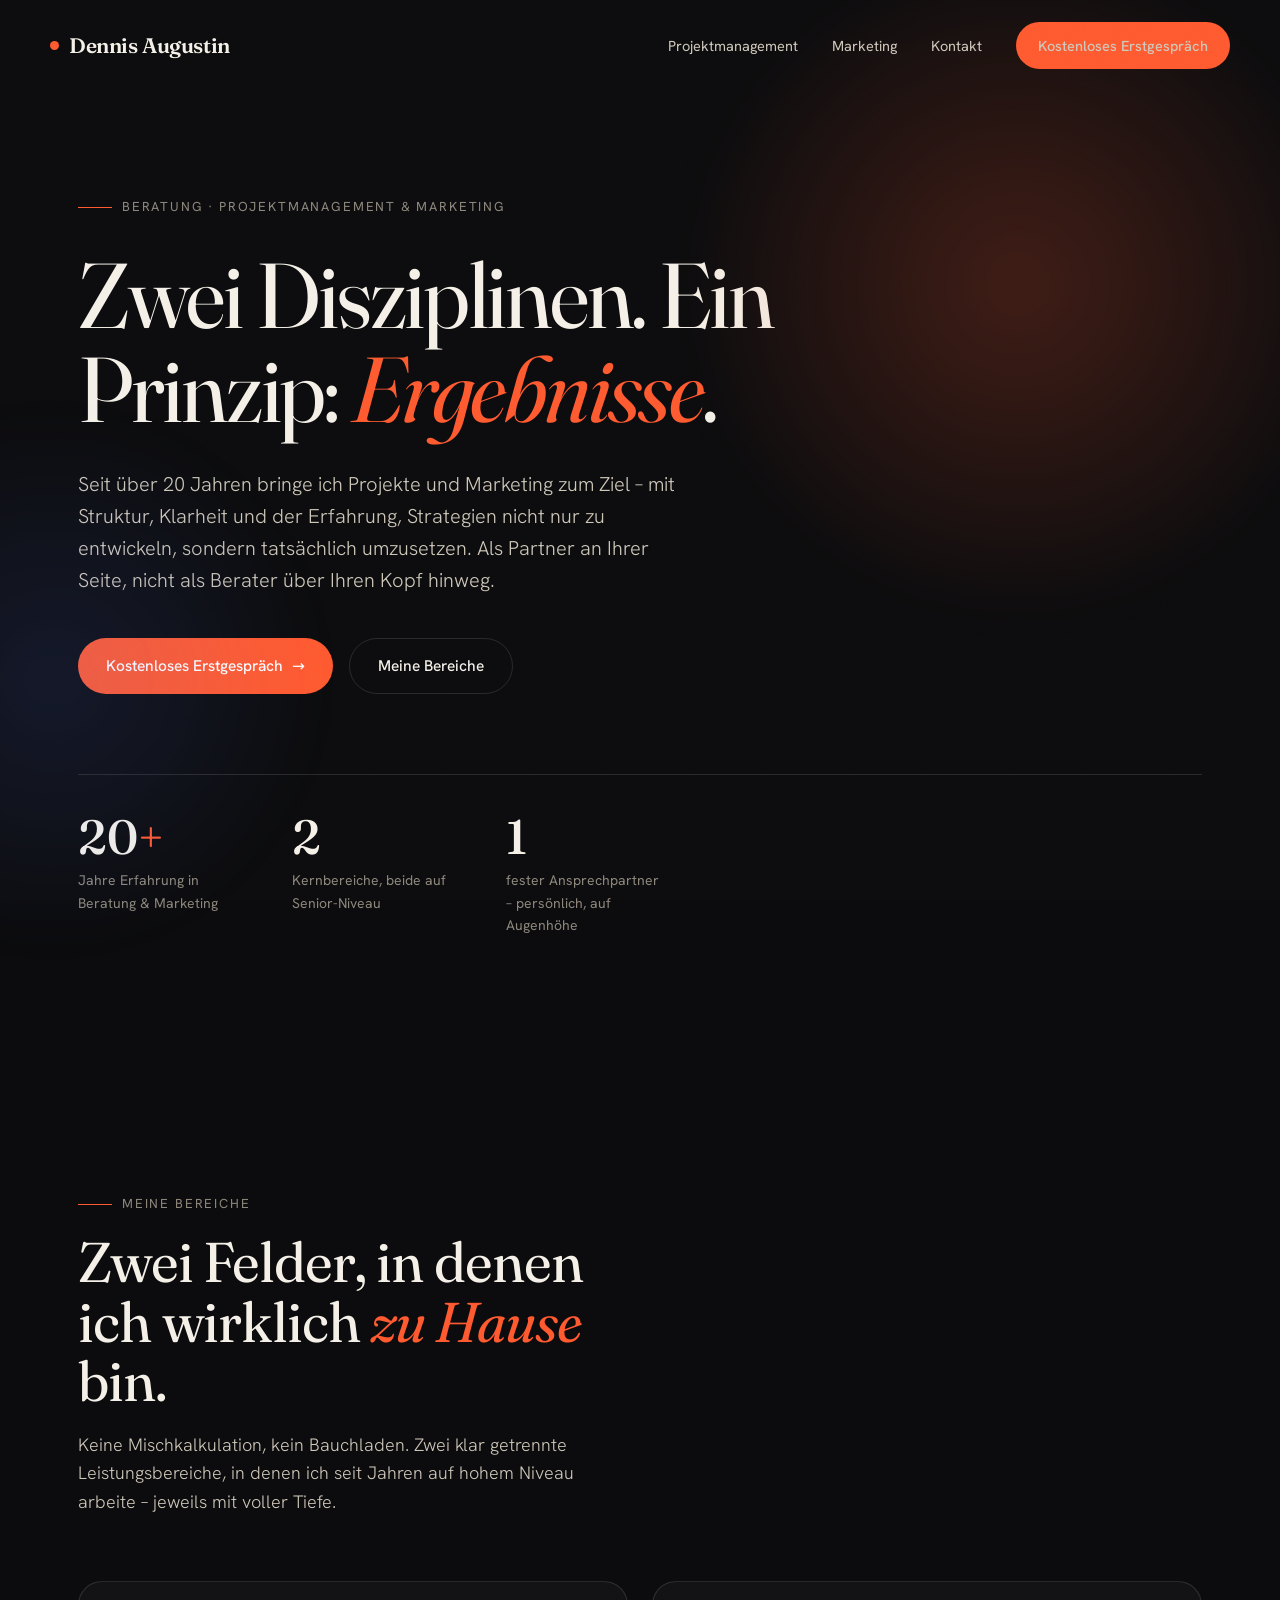
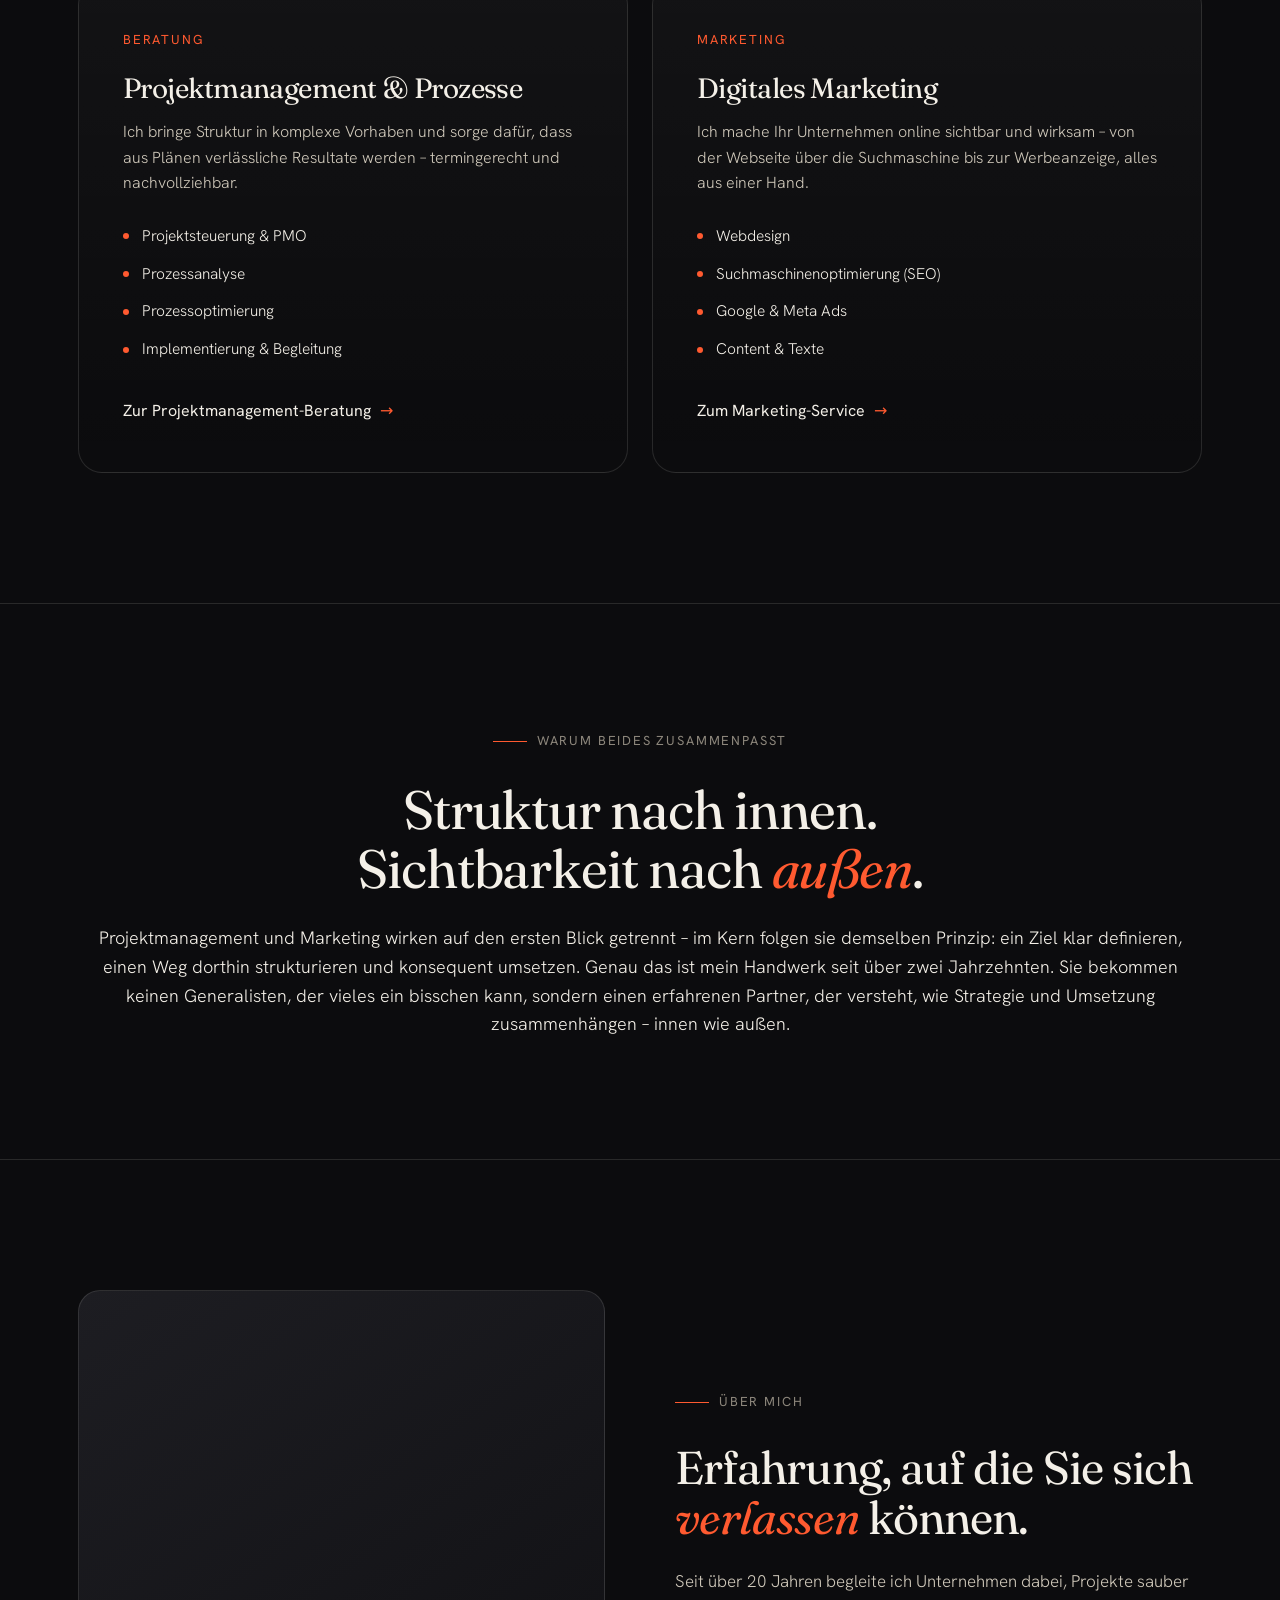
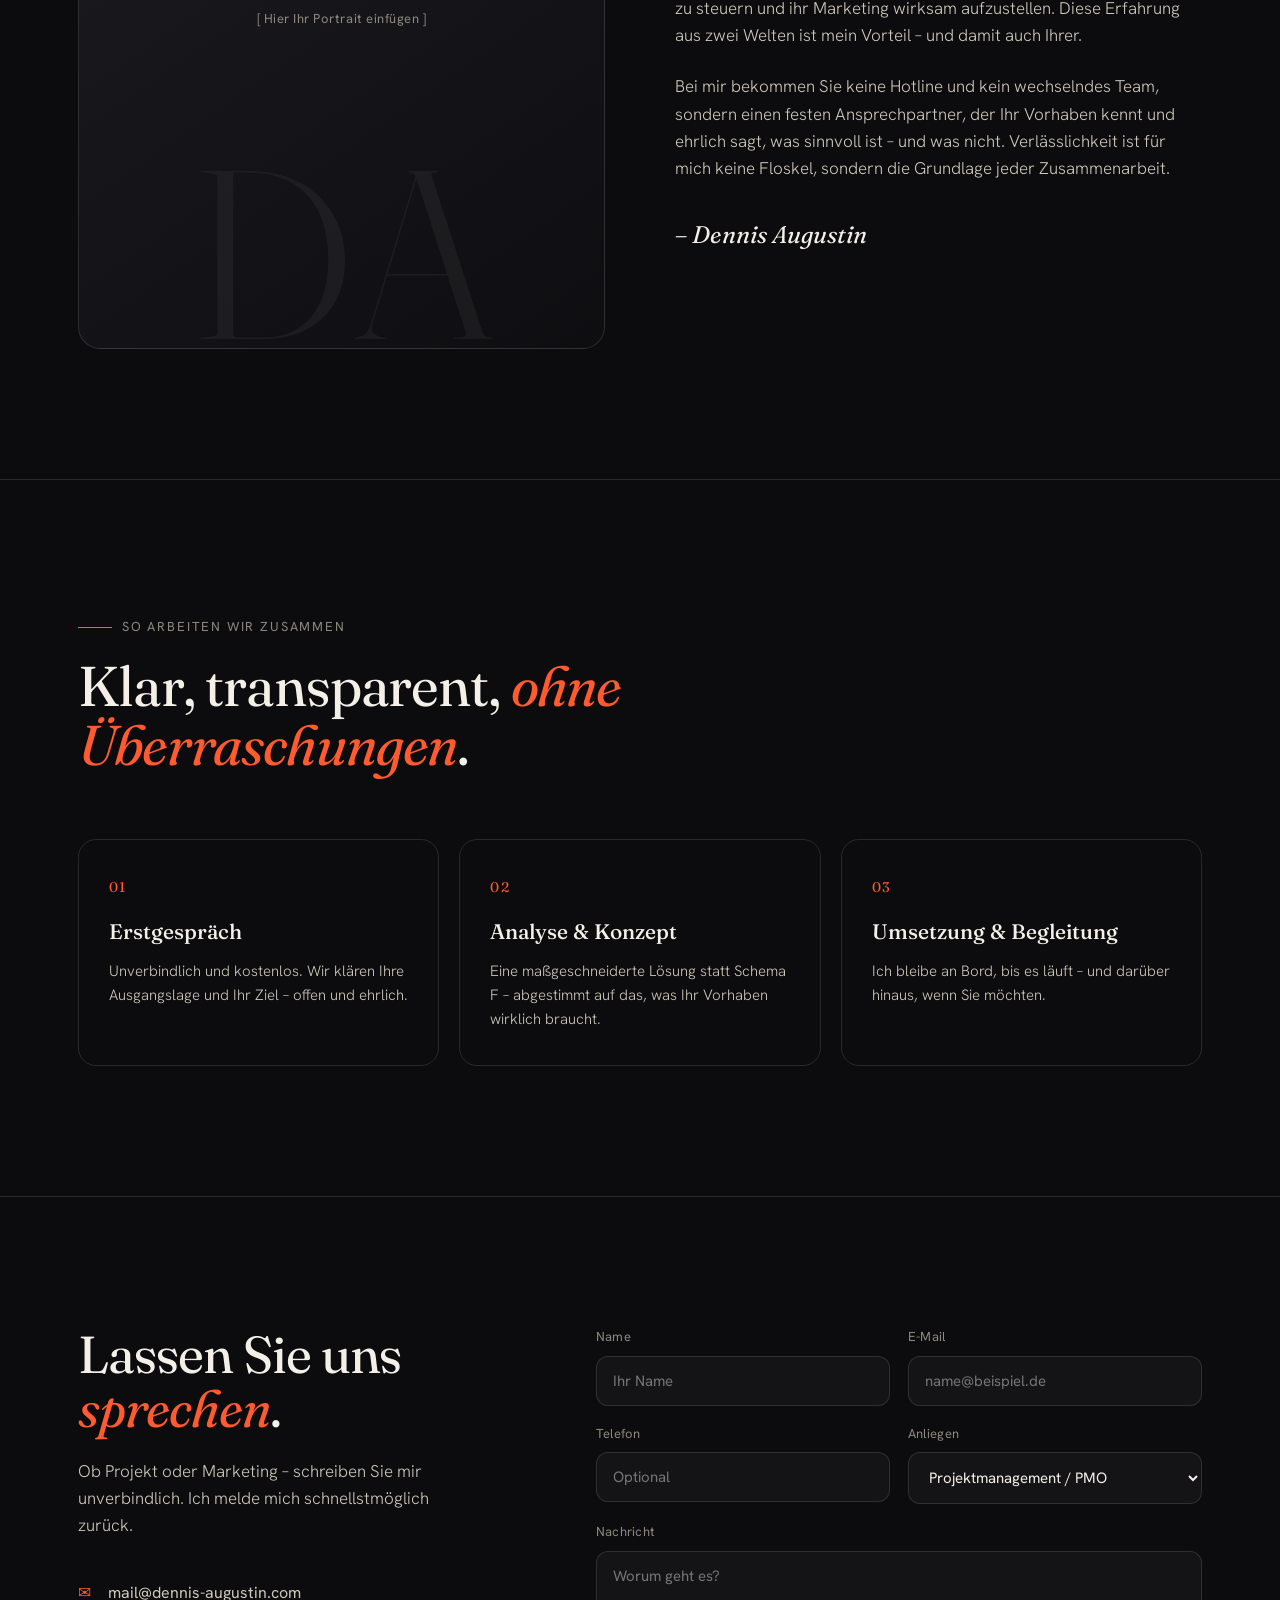
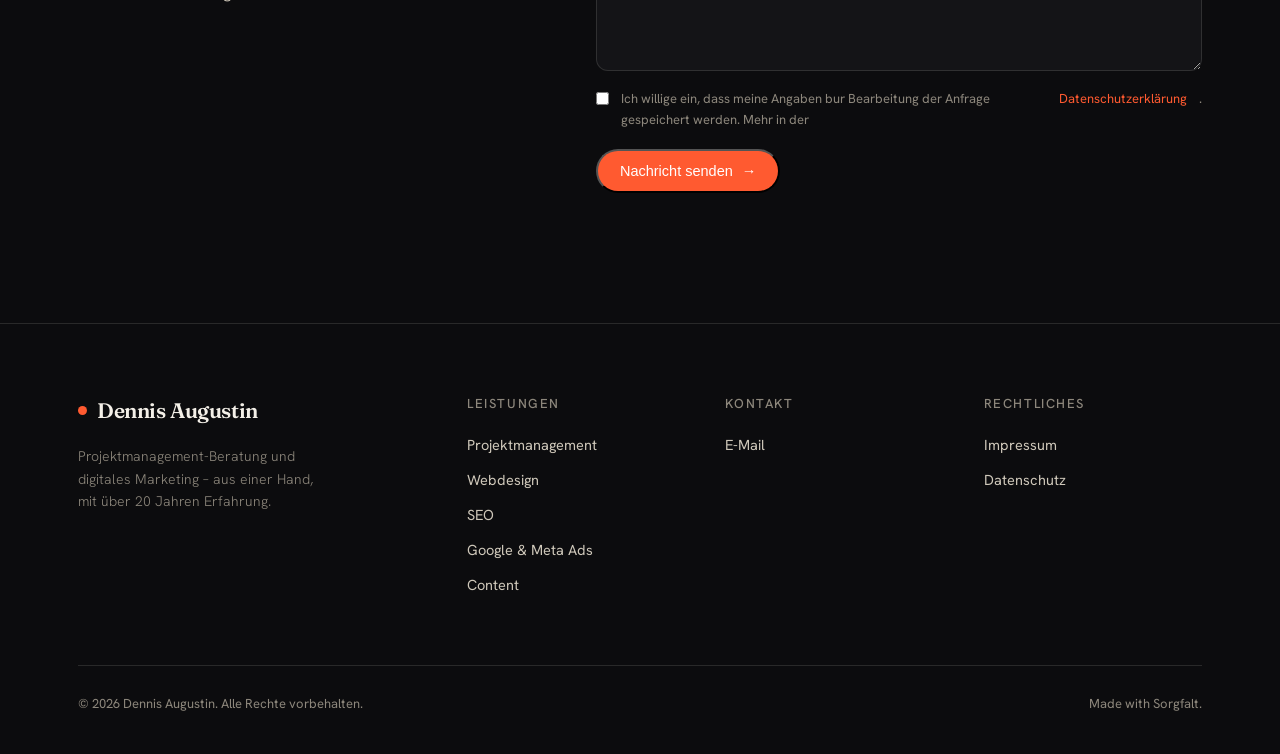
==== commit c245d083: "Remove Calendly link from index.html" ====
--- a/index.html
+++ b/index.html
@@ -125,7 +125,6 @@
         <p class="lead">Ob Projekt oder Marketing – schreiben Sie mir unverbindlich. Ich melde mich schnellstmöglich zurück.</p>
         <div class="contact-meta">
           <a href="mailto:mail@dennis-augustin.com"><span class="ic">✉</span> mail@dennis-augustin.com</a>
-          <a href="https://calendly.com/dennisaugustin/kostenloses-erstgespraech-30-minuten"><span class="ic">◷</span> Online-Termin buchen (30 Min.)</a>
         </div>
       </div>
       <form class="reveal d1" action="#" method="post" onsubmit="return false;">
@@ -143,7 +142,7 @@
           </div>
         </div>
         <div class="field"><label for="m">Nachricht</label><textarea id="m" name="nachricht" placeholder="Worum geht es?"></textarea></div>
-        <label class="consent"><input type="checkbox" name="consent"> Ich willige ein, dass meine Angaben zur Bearbeitung der Anfrage gespeichert werden. Mehr in der <a href="datenschutz.html" style="color:var(--accent)">Datenschutzerklärung</a>.</label>
+        <label class="consent"><input type="checkbox" name="consent"> Ich willige ein, dass meine Angaben bur Bearbeitung der Anfrage gespeichert werden. Mehr in der <a href="datenschutz.html" style="color:var(--accent)">Datenschutzerklärung</a>.</label>
         <button class="btn" type="submit">Nachricht senden <span>→</span></button>
       </form>
     </div>
@@ -169,7 +168,6 @@
       <div class="foot-col">
         <p class="foot-h">Kontakt</p>
         <a href="mailto:mail@dennis-augustin.com">E-Mail</a>
-        <a href="https://calendly.com/dennisaugustin/kostenloses-erstgespraech-30-minuten">Termin buchen</a>
       </div>
       <div class="foot-col">
         <p class="foot-h">Rechtliches</p>
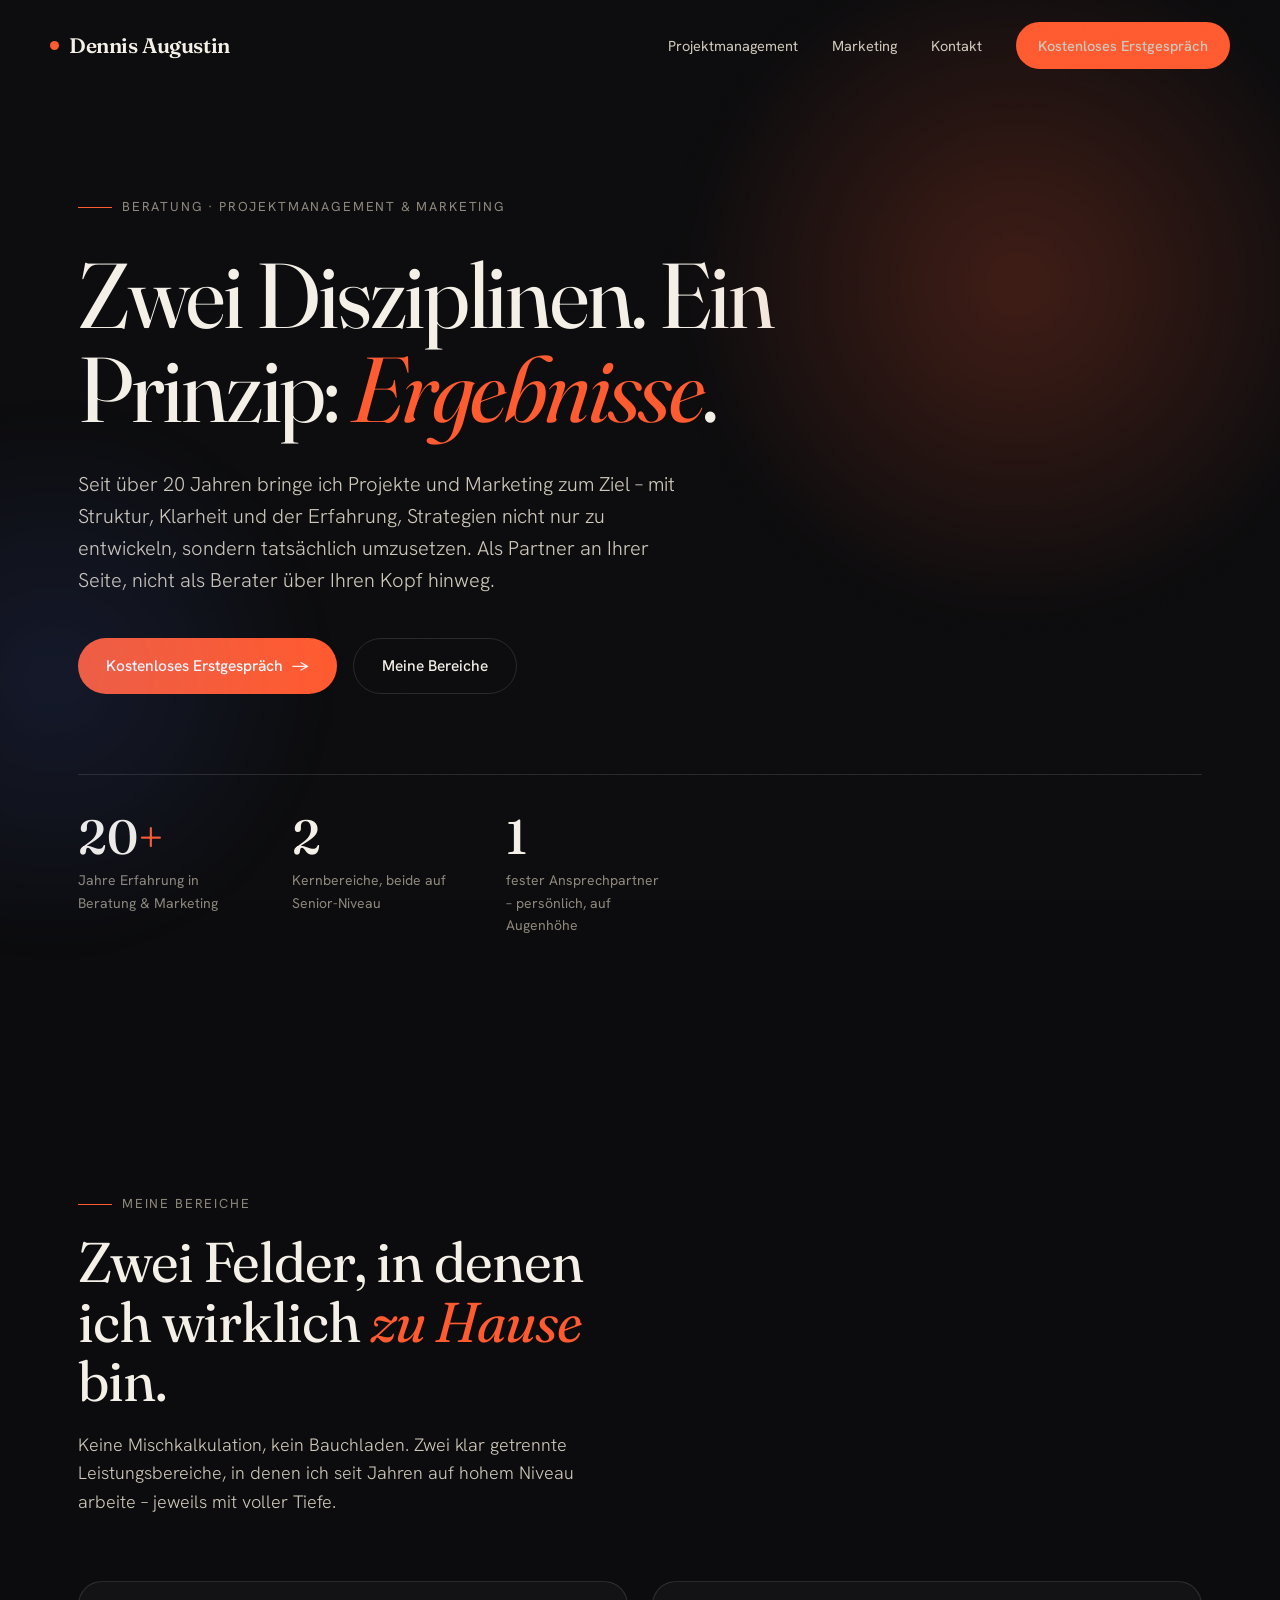
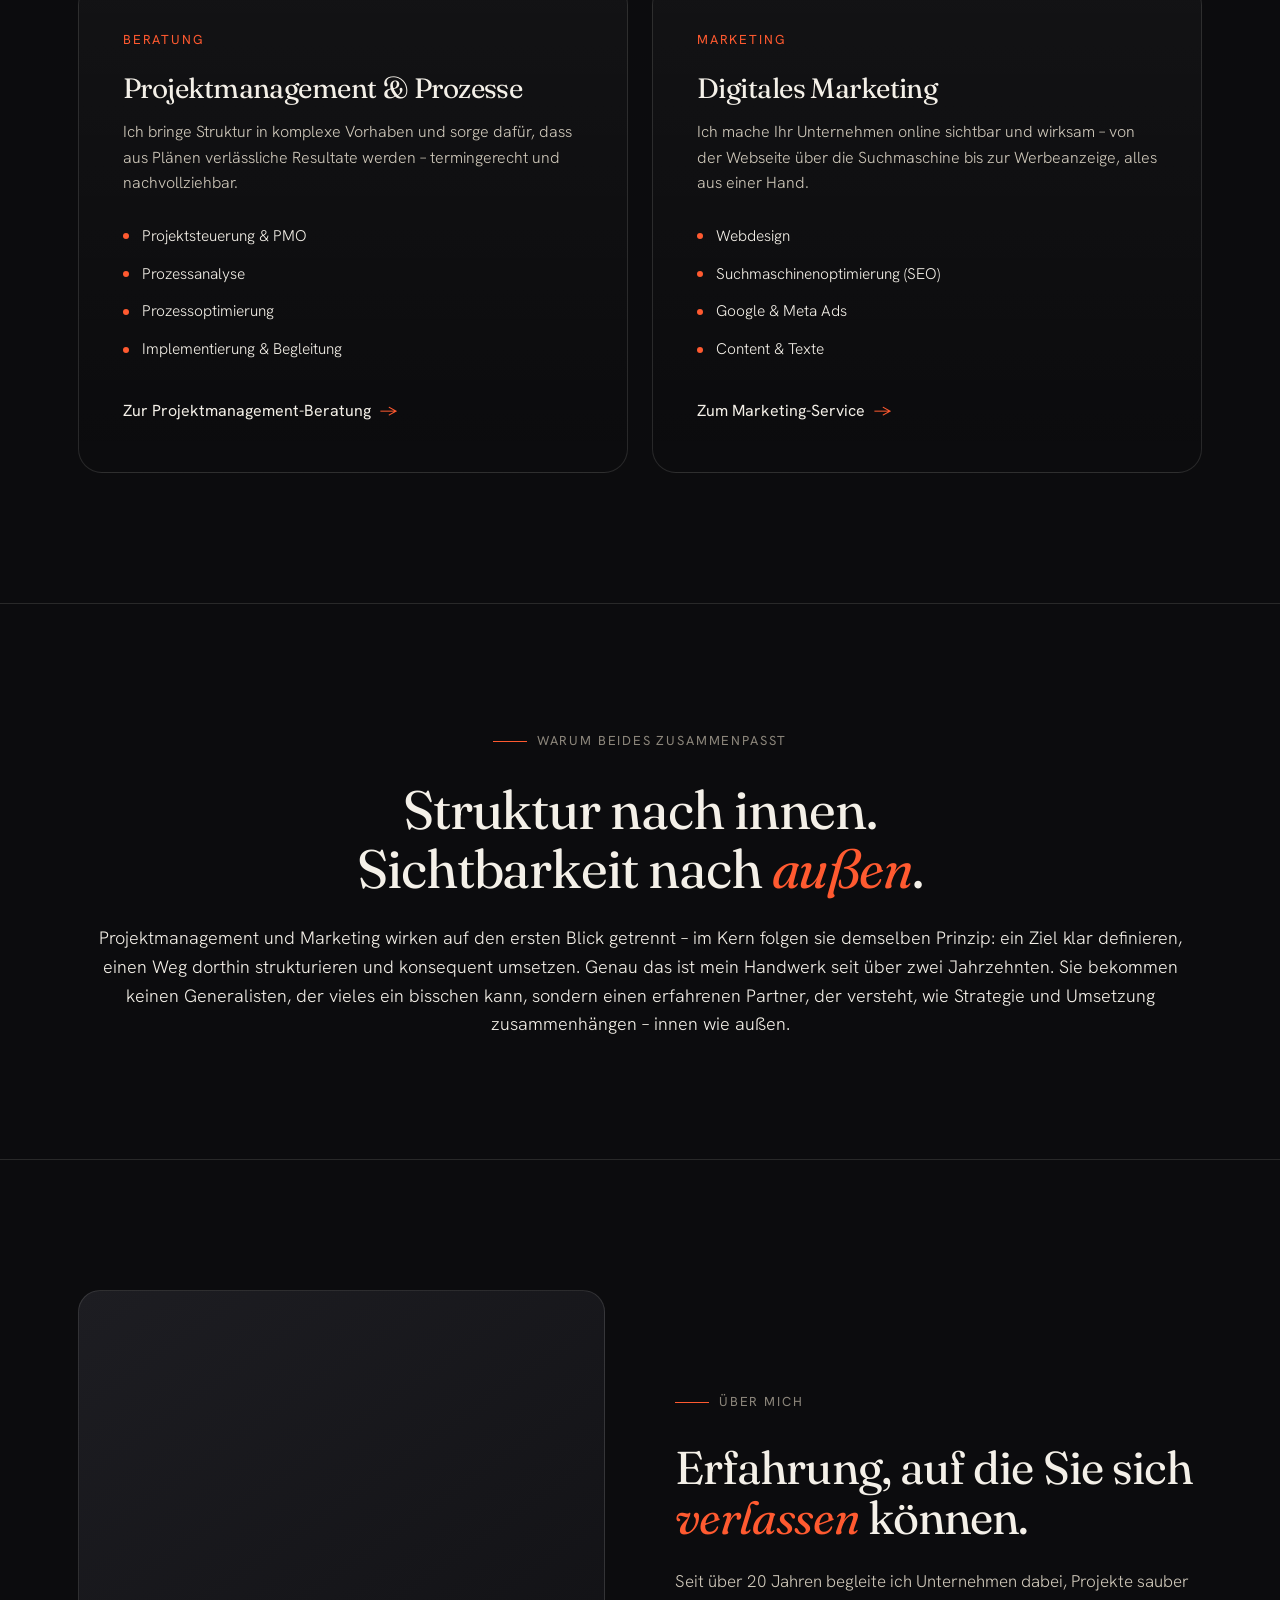
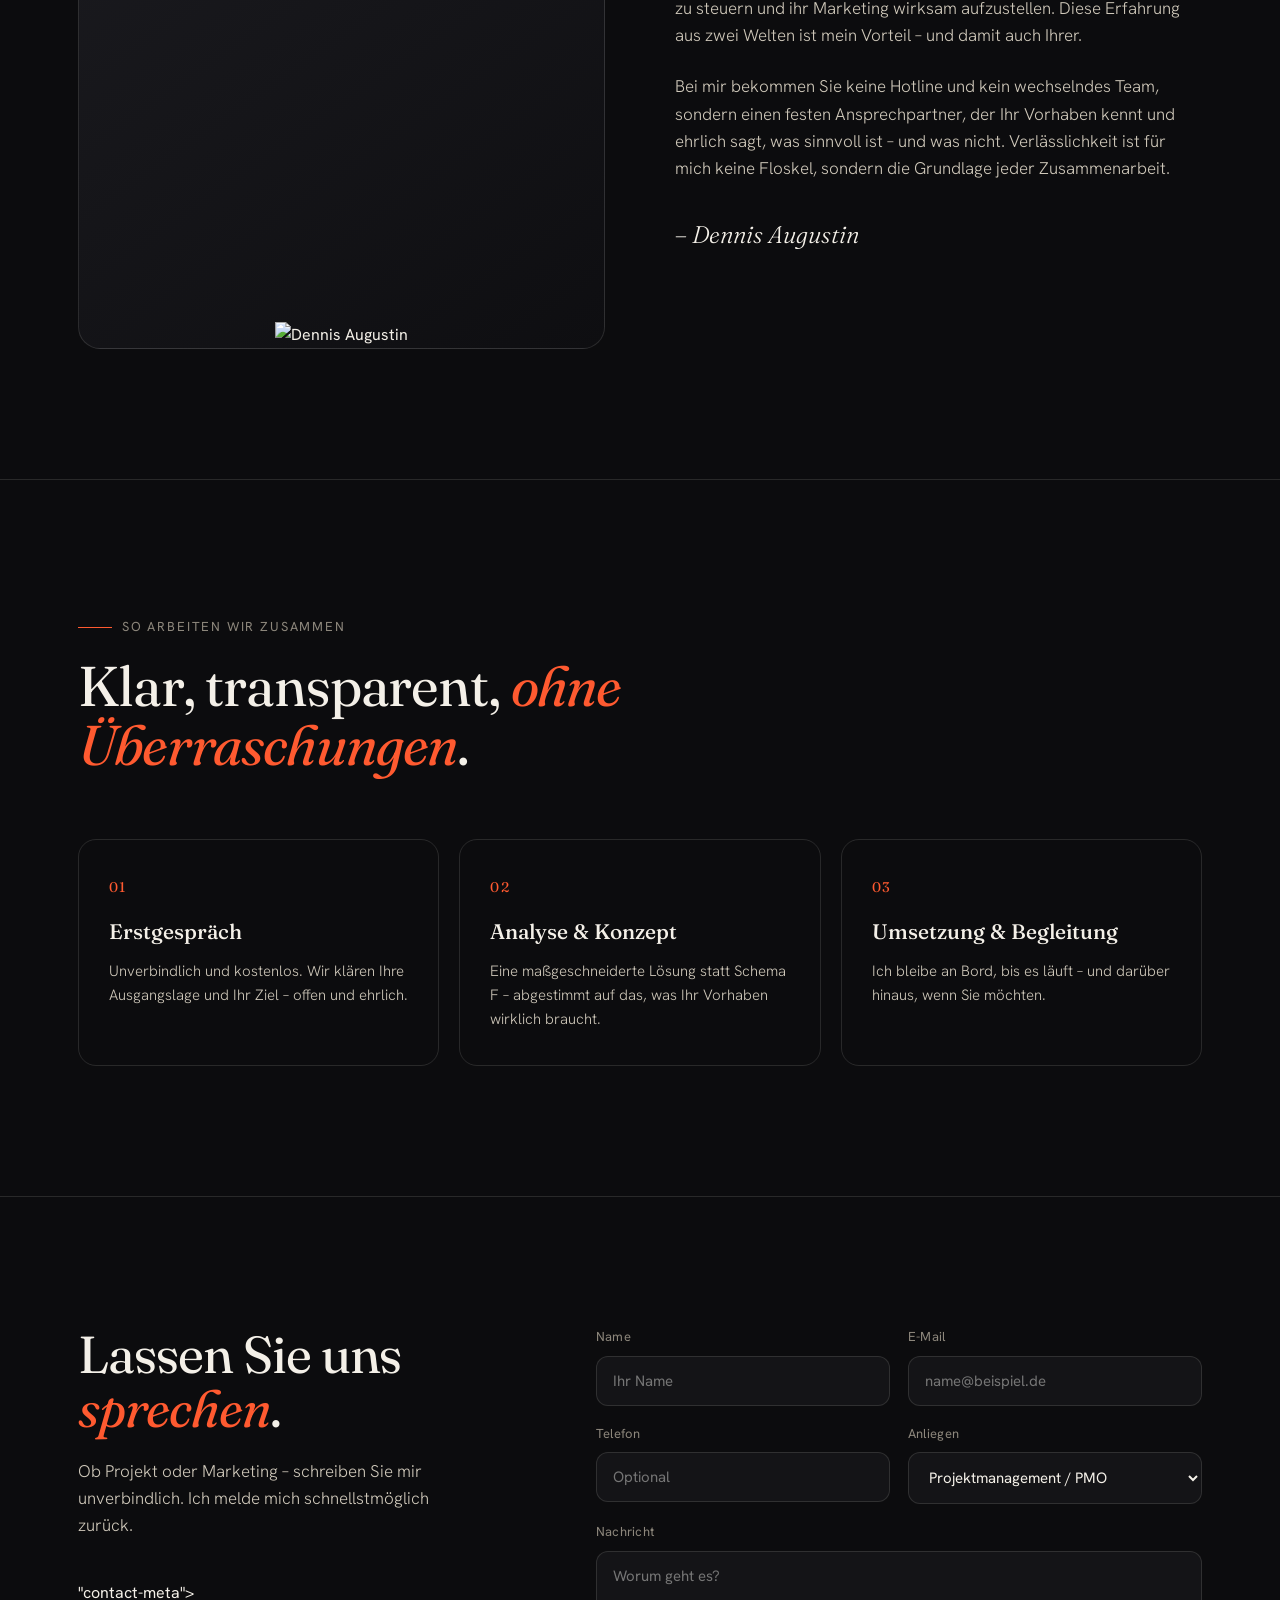
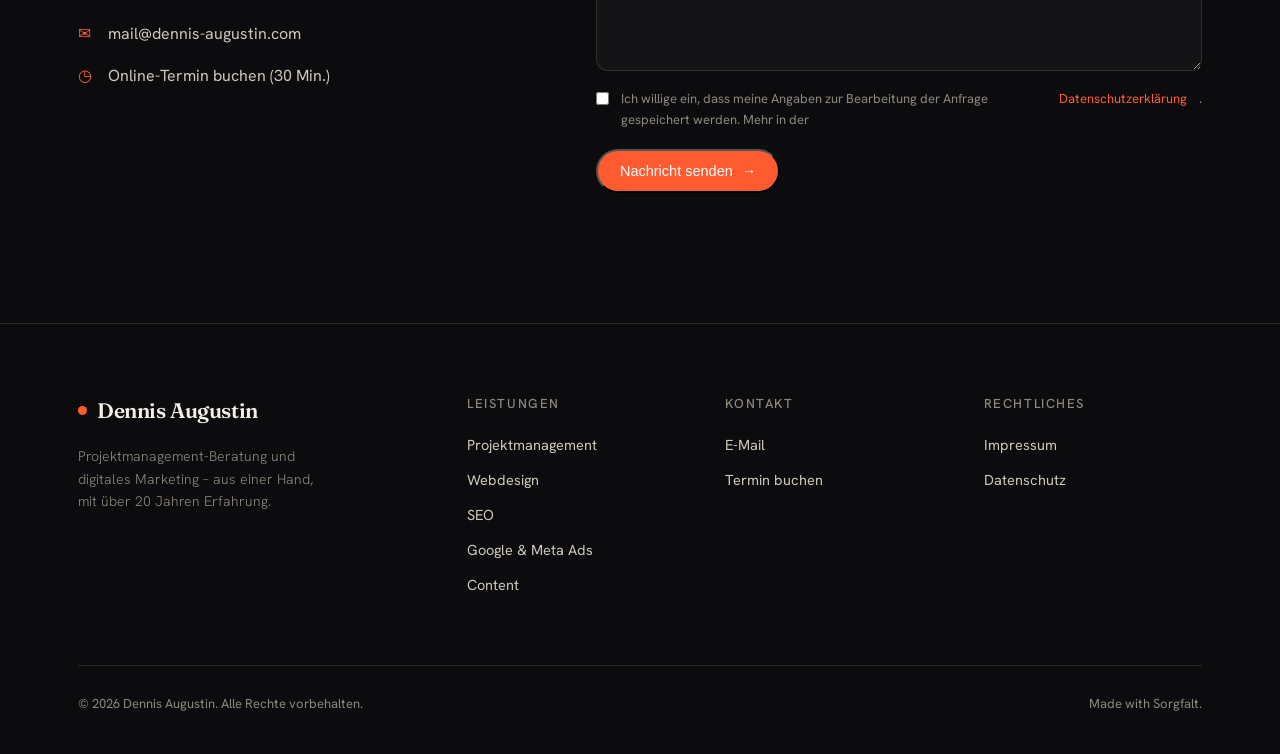
==== commit 432c2df2: "Add portrait photo to about section" ====
--- a/index.html
+++ b/index.html
@@ -6,6 +6,9 @@
 <title>Dennis Augustin – Projektmanagement-Beratung &amp; Marketing</title>
 <meta name="description" content="Beratung aus einer Hand: Projektmanagement, PMO und Prozessoptimierung sowie digitales Marketing. Über 20 Jahre Erfahrung – Strategie, die umgesetzt wird.">
 <link rel="icon" href="assets/favicon.svg" type="image/svg+xml">
+<link rel="preconnect" href="https://fonts.googleapis.com">
+<link rel="preconnect" href="https://fonts.gstatic.com" crossorigin>
+<link href="https://fonts.googleapis.com/css2?family=Fraunces:ital,opsz,wght@0,9..144,300..700;1,9..144,400&family=Hanken+Grotesk:wght@300;400;500;600&display=swap" rel="stylesheet">
 <link rel="stylesheet" href="assets/styles.css">
 </head>
 <body>
@@ -91,8 +94,7 @@
   <section class="about" id="ueber">
     <div class="wrap about-grid">
       <div class="about-portrait reveal">
-        <div class="big-da">DA</div>
-        <div class="ph">[ Hier Ihr Portrait einfügen ]</div>
+        <img src="assets/dennis-augustin.webp" alt="Dennis Augustin" loading="lazy">
       </div>
       <div class="reveal d1">
         <span class="eyebrow"><span class="bar"></span>Über mich</span>
@@ -123,8 +125,9 @@
       <div class="reveal">
         <h2>Lassen Sie uns <em>sprechen</em>.</h2>
         <p class="lead">Ob Projekt oder Marketing – schreiben Sie mir unverbindlich. Ich melde mich schnellstmöglich zurück.</p>
-        <div class="contact-meta">
+        <div class="contact-meta">"contact-meta">
           <a href="mailto:mail@dennis-augustin.com"><span class="ic">✉</span> mail@dennis-augustin.com</a>
+          <a href="https://calendly.com/dennisaugustin/kostenloses-erstgespraech-30-minuten"><span class="ic">◷</span> Online-Termin buchen (30 Min.)</a>
         </div>
       </div>
       <form class="reveal d1" action="#" method="post" onsubmit="return false;">
@@ -142,7 +145,7 @@
           </div>
         </div>
         <div class="field"><label for="m">Nachricht</label><textarea id="m" name="nachricht" placeholder="Worum geht es?"></textarea></div>
-        <label class="consent"><input type="checkbox" name="consent"> Ich willige ein, dass meine Angaben bur Bearbeitung der Anfrage gespeichert werden. Mehr in der <a href="datenschutz.html" style="color:var(--accent)">Datenschutzerklärung</a>.</label>
+        <label class="consent"><input type="checkbox" name="consent"> Ich willige ein, dass meine Angaben zur Bearbeitung der Anfrage gespeichert werden. Mehr in der <a href="datenschutz.html" style="color:var(--accent)">Datenschutzerklärung</a>.</label>
         <button class="btn" type="submit">Nachricht senden <span>→</span></button>
       </form>
     </div>
@@ -168,6 +171,7 @@
       <div class="foot-col">
         <p class="foot-h">Kontakt</p>
         <a href="mailto:mail@dennis-augustin.com">E-Mail</a>
+        <a href="https://calendly.com/dennisaugustin/kostenloses-erstgespraech-30-minuten">Termin buchen</a>
       </div>
       <div class="foot-col">
         <p class="foot-h">Rechtliches</p>
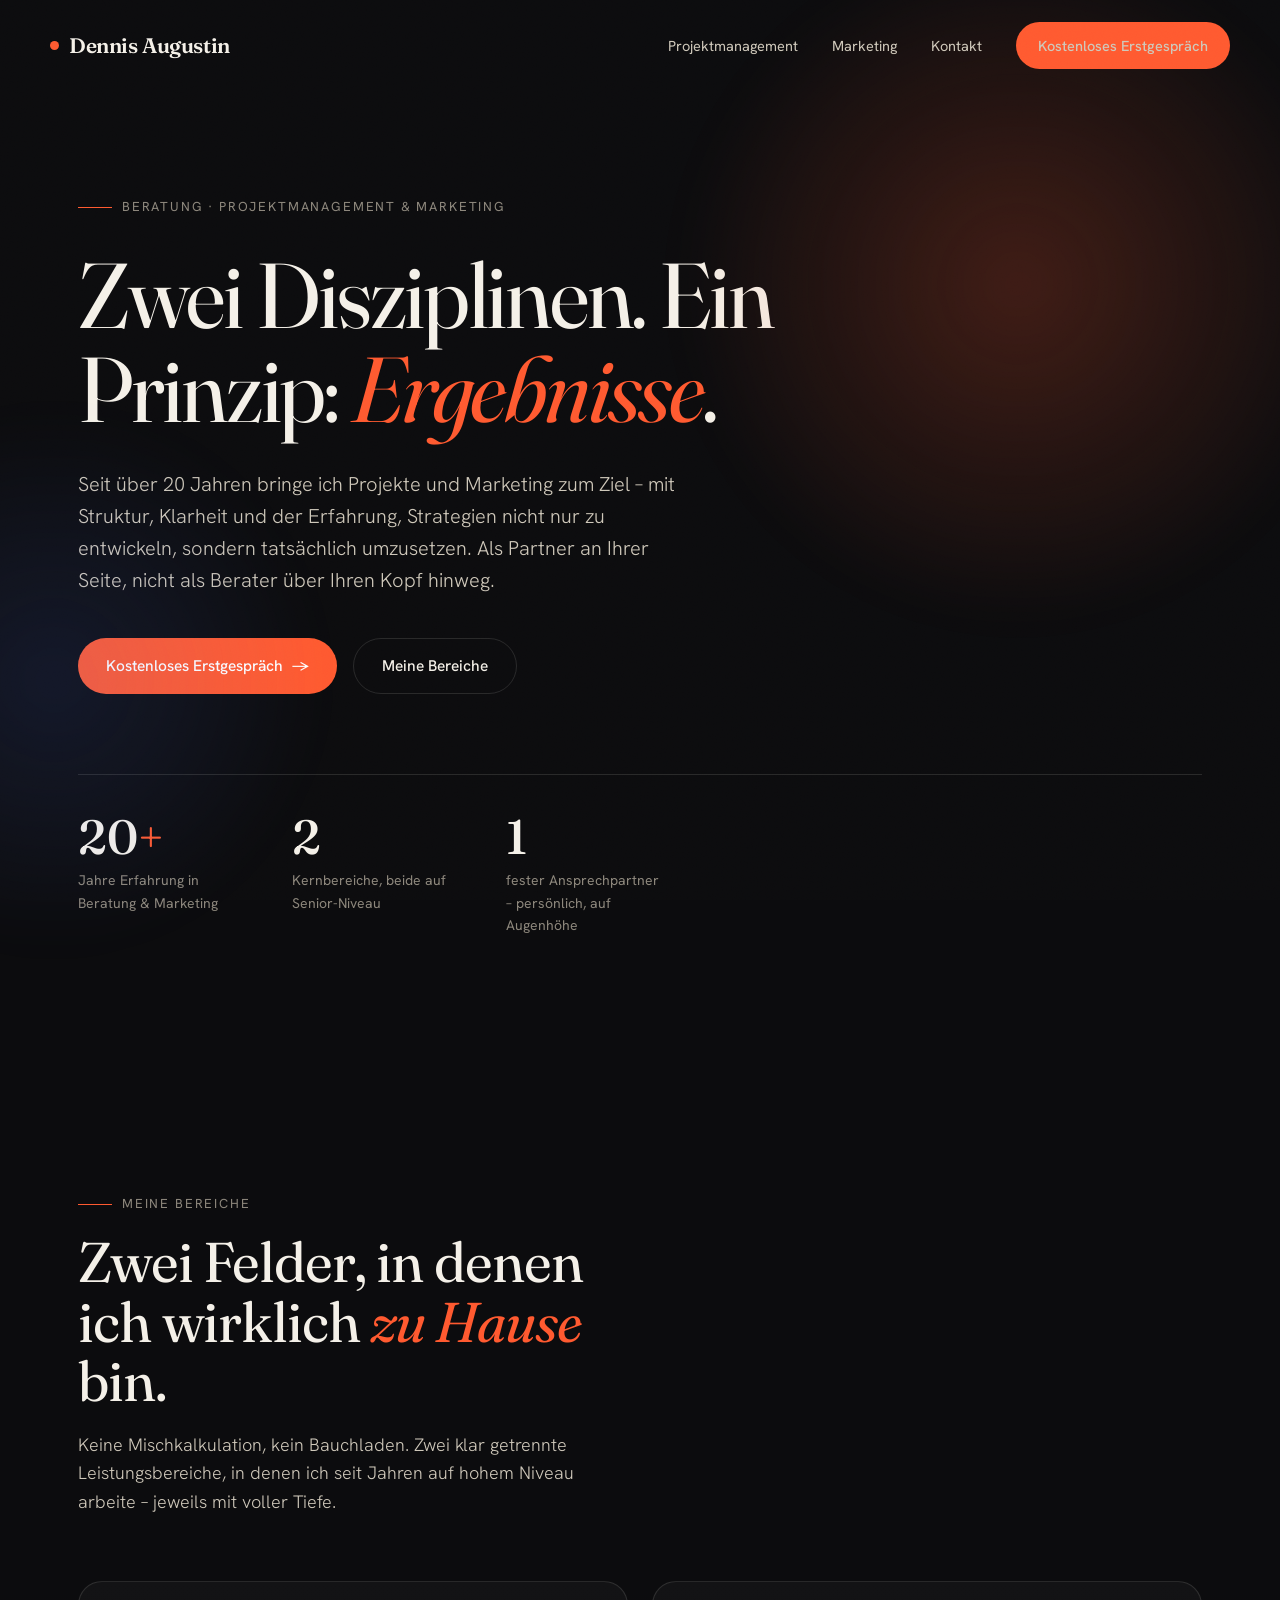
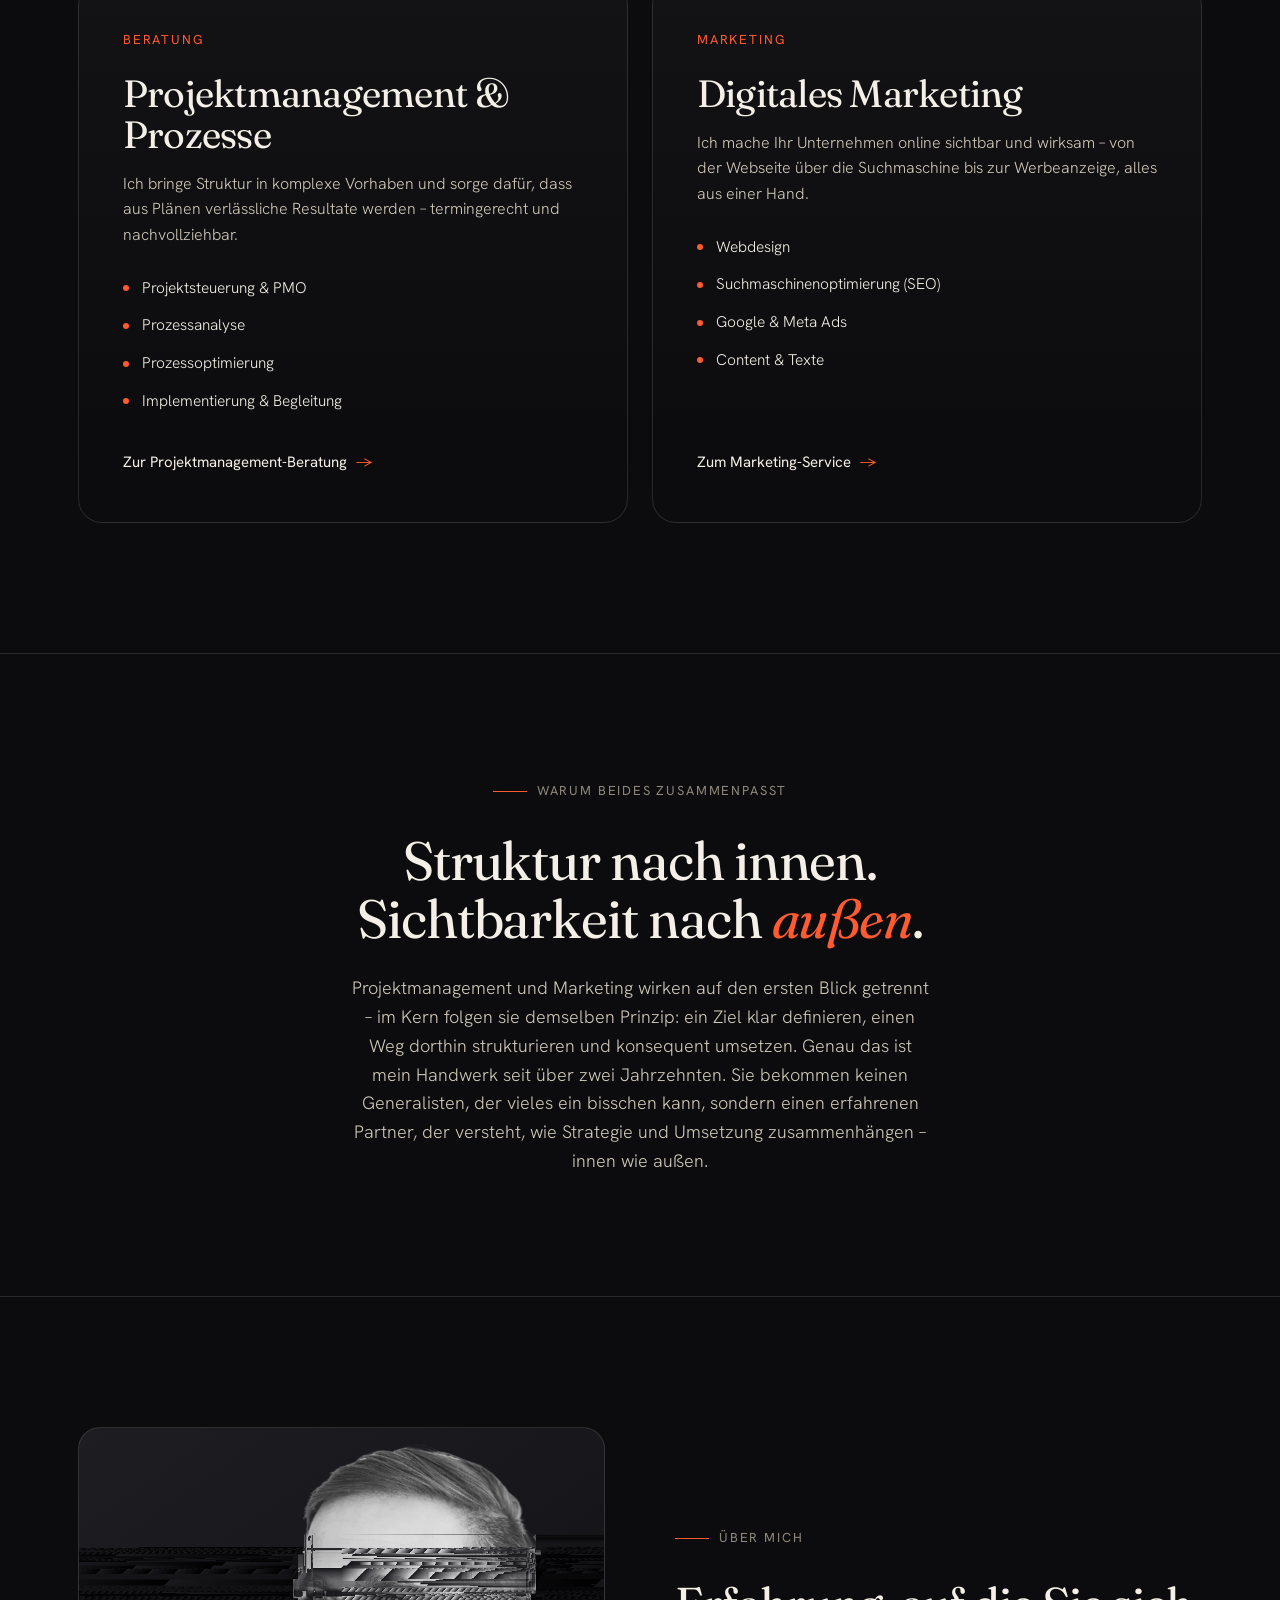
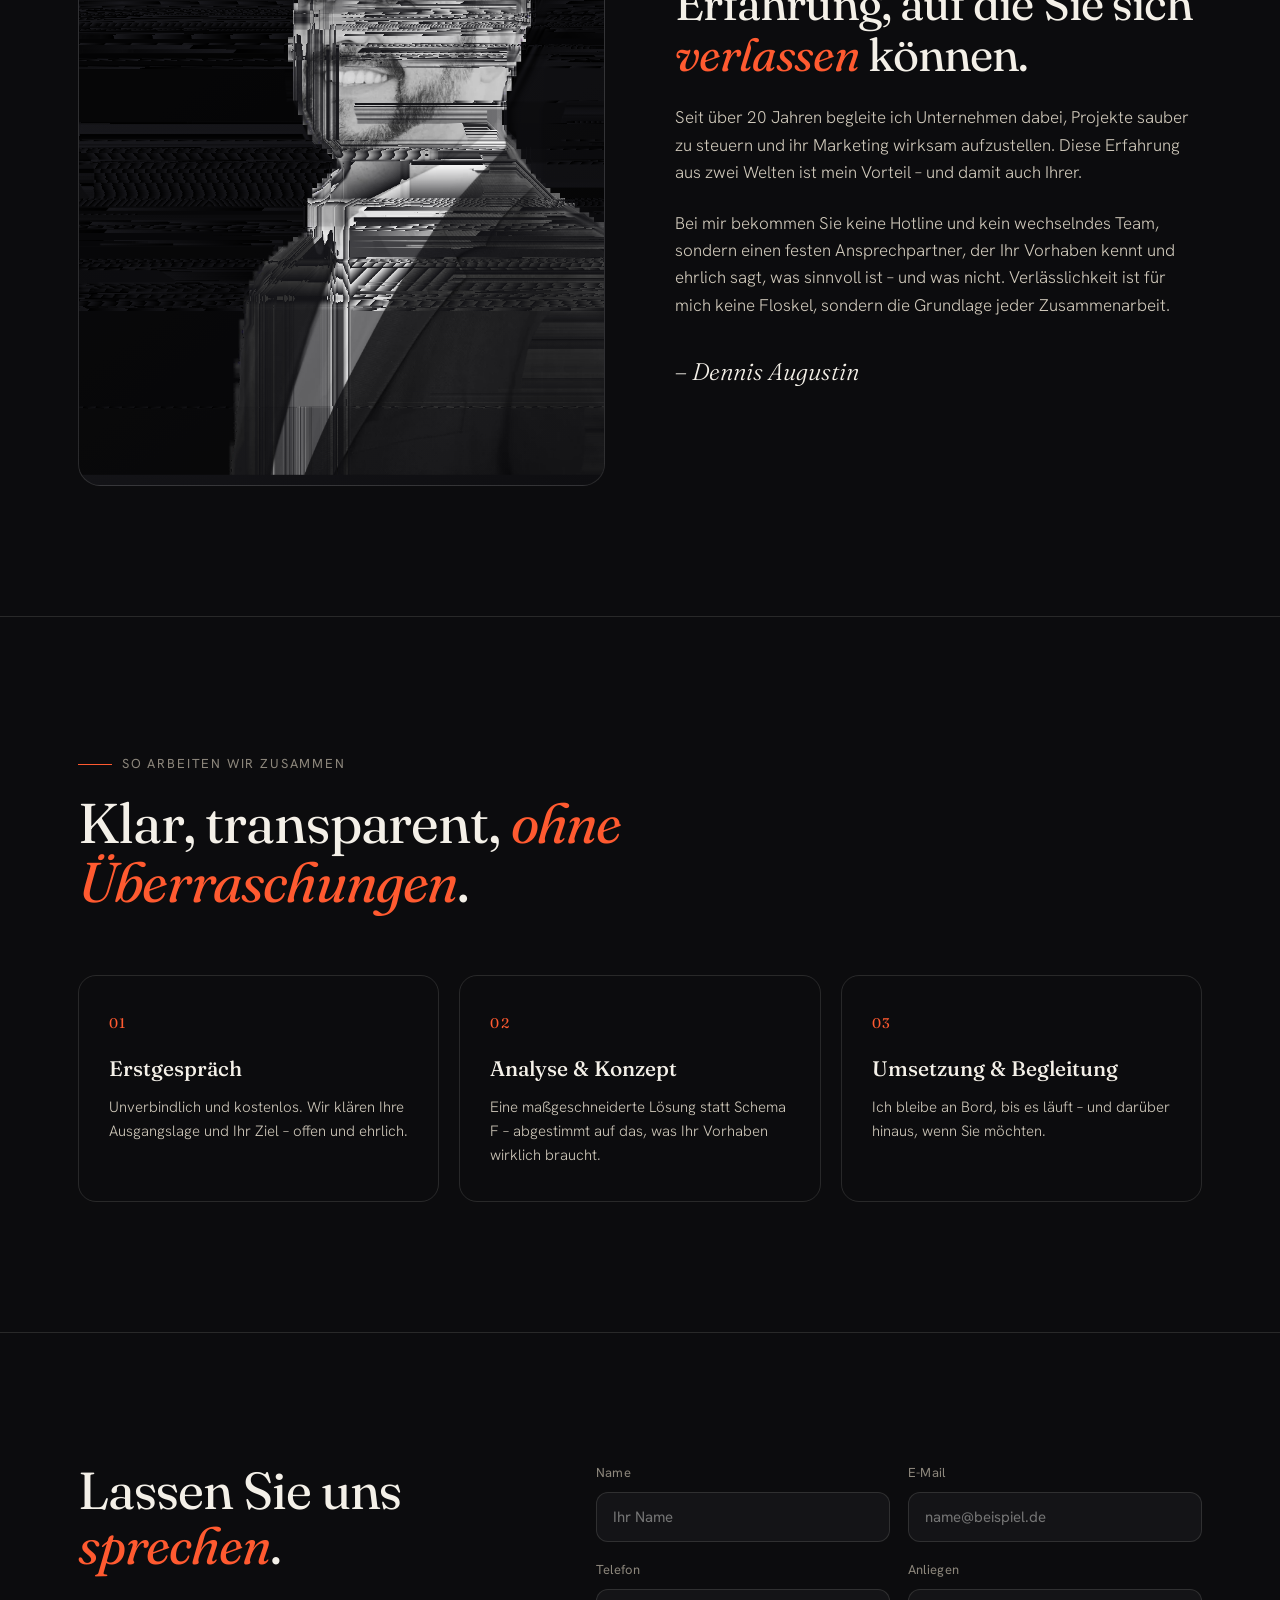
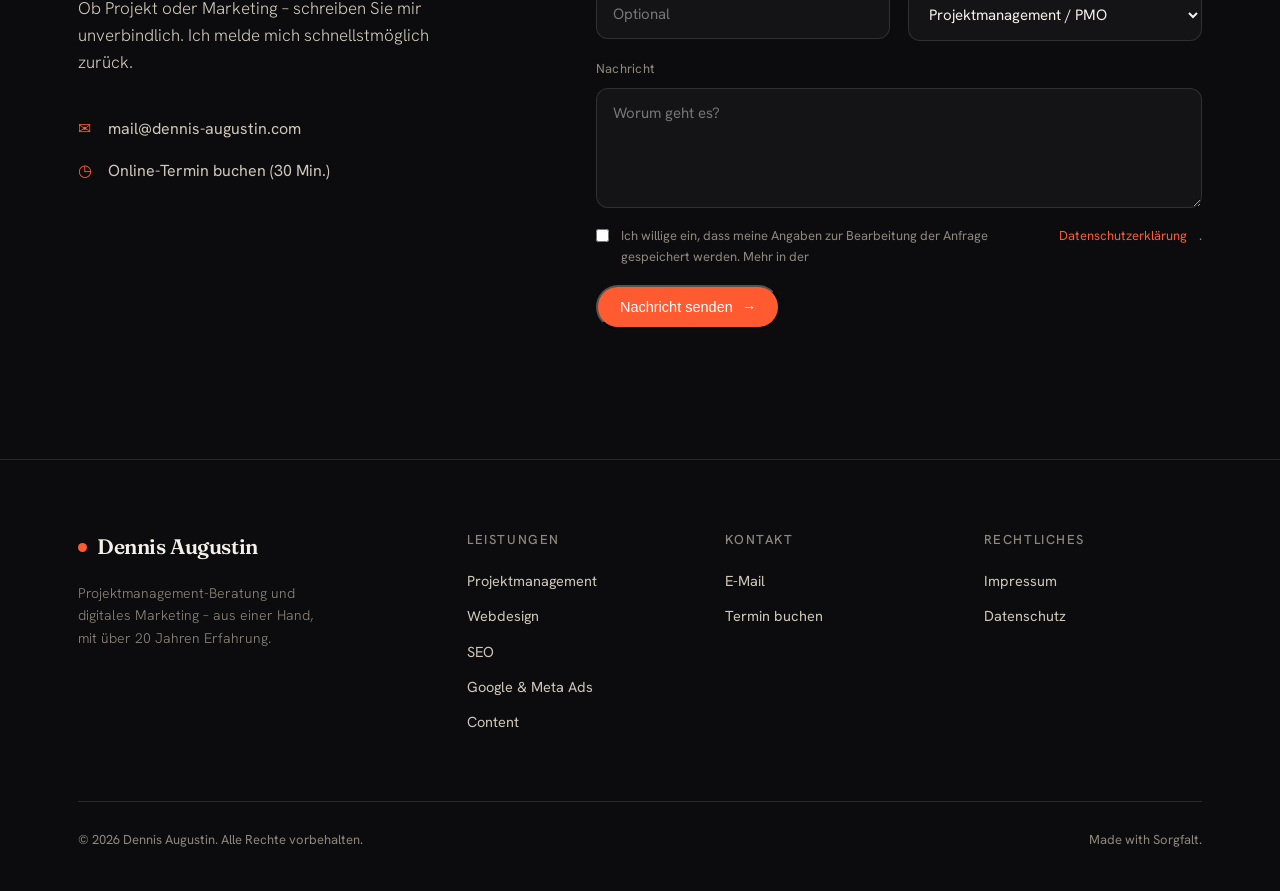
==== commit 058e83ef: "Add files via upload" ====
--- a/index.html
+++ b/index.html
@@ -125,7 +125,7 @@
       <div class="reveal">
         <h2>Lassen Sie uns <em>sprechen</em>.</h2>
         <p class="lead">Ob Projekt oder Marketing – schreiben Sie mir unverbindlich. Ich melde mich schnellstmöglich zurück.</p>
-        <div class="contact-meta">"contact-meta">
+        <div class="contact-meta">
           <a href="mailto:mail@dennis-augustin.com"><span class="ic">✉</span> mail@dennis-augustin.com</a>
           <a href="https://calendly.com/dennisaugustin/kostenloses-erstgespraech-30-minuten"><span class="ic">◷</span> Online-Termin buchen (30 Min.)</a>
         </div>
--- a/assets/styles.css
+++ b/assets/styles.css
@@ -1,6 +1,6 @@
 /* =========================================================
-   Dennis Augustin  zentrales Stylesheet
-   Eine Quelle der Wahrheit f�r alle Seiten (durchg�ngige CI)
+   Dennis Augustin – zentrales Stylesheet
+   Eine Quelle der Wahrheit für alle Seiten (durchgängige CI)
    ========================================================= */
 
 /* ---------- Self-hosted Fonts (DSGVO-konform) ---------- */
@@ -125,7 +125,7 @@
 .stat .lab{color:var(--muted);font-size:14px;margin-top:8px;max-width:20ch}
 .stat .num span{color:var(--accent)}
 
-/* ---------- Section-K�pfe ---------- */
+/* ---------- Section-Köpfe ---------- */
 section{position:relative}
 .sec-head{margin-bottom:64px;max-width:62ch}
 .sec-head .eyebrow{margin-bottom:18px}
@@ -134,7 +134,7 @@
 .sec-head p{margin-top:20px;color:var(--paper-dim);font-weight:300;font-size:18px;max-width:54ch}
 
 /* ---------- Leistungs-Karten ---------- */
-.leistunge{padding:130px 0}
+.leistungen{padding:130px 0}
 .grid-serv{display:grid;grid-template-columns:repeat(2,1fr);gap:20px}
 .serv{position:relative;border:1px solid var(--line);border-radius:20px;padding:40px 38px;background:linear-gradient(180deg,rgba(255,255,255,.025),transparent);transition:transform .45s var(--ease),border-color .45s,background .45s;overflow:hidden}
 .serv::before{content:"";position:absolute;inset:0;opacity:0;transition:opacity .45s;background:radial-gradient(420px circle at var(--mx,50%) var(--my,0%),rgba(255,90,48,.12),transparent 60%)}
@@ -148,7 +148,7 @@
 .serv .more span{color:var(--accent);transition:transform .3s}
 .serv:hover .more span{transform:translateX(5px)}
 
-/* ---------- Zwei S�ulen (Startseite) ---------- */
+/* ---------- Zwei Säulen (Startseite) ---------- */
 .pillars-sec{padding:130px 0}
 .pillars{display:grid;grid-template-columns:1fr 1fr;gap:24px}
 .pillar{position:relative;border:1px solid var(--line);border-radius:24px;padding:48px 44px;overflow:hidden;background:linear-gradient(180deg,rgba(255,255,255,.03),transparent);transition:transform .45s var(--ease),border-color .45s;display:flex;flex-direction:column}
@@ -156,12 +156,12 @@
 .pillar:hover{transform:translateY(-6px);border-color:rgba(255,90,48,.4)}
 .pillar:hover::before{opacity:1}
 .pillar .plabel{font-size:13px;letter-spacing:.14em;text-transform:uppercase;color:var(--accent);margin-bottom:22px}
-.pillar h3{font-family:"Fraunces",serif;font-weight:400;font-size:clamp(28px,3.4vw,3px);letter-spacing:-.02em;line-height:1.08;margin-bottom:16px}
+.pillar h3{font-family:"Fraunces",serif;font-weight:400;font-size:clamp(28px,3.4vw,38px);letter-spacing:-.02em;line-height:1.08;margin-bottom:16px}
 .pillar>p{color:var(--paper-dim);font-weight:300;font-size:16px;margin-bottom:28px}
 .pillar ul{list-style:none;display:flex;flex-direction:column;gap:13px;margin-bottom:36px}
 .pillar ul li{display:flex;align-items:center;gap:13px;color:var(--paper);font-size:15.5px;font-weight:300}
 .pillar ul li::before{content:"";width:6px;height:6px;border-radius:50%;background:var(--accent);flex:none}
-.pillar .more{margin-top:auto;ont-size:15px;display:inline-flex;align-items:center;gap:9px;color:var(--paper)}
+.pillar .more{margin-top:auto;font-size:15px;display:inline-flex;align-items:center;gap:9px;color:var(--paper)}
 .pillar .more span{color:var(--accent);transition:transform .3s}
 .pillar:hover .more span{transform:translateX(5px)}
 
@@ -169,14 +169,13 @@
 .bridge{padding:120px 0;border-top:1px solid var(--line);text-align:center}
 .bridge h2{font-family:"Fraunces",serif;font-weight:400;font-size:clamp(30px,4.6vw,54px);letter-spacing:-.02em;line-height:1.08;max-width:22ch;margin:0 auto}
 .bridge h2 em{font-style:italic;color:var(--accent)}
-.bridge p{margin:26px auto 0;max-width:58ch=color:var(--paper-dim);font-weight:300;font-size:18px}
-
-/* ---------- �ber mich ---------- */
+.bridge p{margin:26px auto 0;max-width:58ch;color:var(--paper-dim);font-weight:300;font-size:18px}
+
+/* ---------- Über mich ---------- */
 .about{padding:130px 0;border-top:1px solid var(--line)}
 .about-grid{display:grid;grid-template-columns:1fr 1fr;gap:70px;align-items:center}
 .about-portrait{position:relative;aspect-ratio:4/5;border-radius:22px;overflow:hidden;background:linear-gradient(145deg,#1d1d22,#0e0e11);border:1px solid var(--line);display:flex;align-items:flex-end;justify-content:center}
-.about-portrait .ph{position:absolute;inset:0;display:flex;align-items:center;justify-content:center;color:var(--muted);font-size:13px;text-align:center;letter-spacing:.04em;padding:20px}
-.about-portrait .big-da{font-family:"Fraunces",serif;font-size:clamp(120px,22vw,240px);font-weight:300;color:rgba(244,240,232,.05);line-height:.8;user-select:none}
+.about-portrait img{position:absolute;inset:0;width:100%;height:100%;object-fit:cover;object-position:center top;}
 .about h2{font-family:"Fraunces",serif;font-weight:400;font-size:clamp(30px,4vw,46px);letter-spacing:-.02em;line-height:1.1}
 .about h2 em{font-style:italic;color:var(--accent)}
 .about p{margin-top:24px;color:var(--paper-dim);font-weight:300;font-size:17px}
@@ -261,7 +260,7 @@
 /* ---------- Reveal ---------- */
 .reveal{opacity:0;transform:translateY(28px);transition:opacity .9s var(--ease),transform .9s var(--ease)}
 .reveal.in{opacity:1;transform:none}
-.d1{transition-delay:.08s}.d2{transition-delay:.16s}.d3{transition-delay:.24s}.d4{transition-delay:.32s0}
+.d1{transition-delay:.08s}.d2{transition-delay:.16s}.d3{transition-delay:.24s}.d4{transition-delay:.32s}
 @media(prefers-reduced-motion:reduce){
   .reveal{opacity:1;transform:none;transition:none}
   html{scroll-behavior:auto}
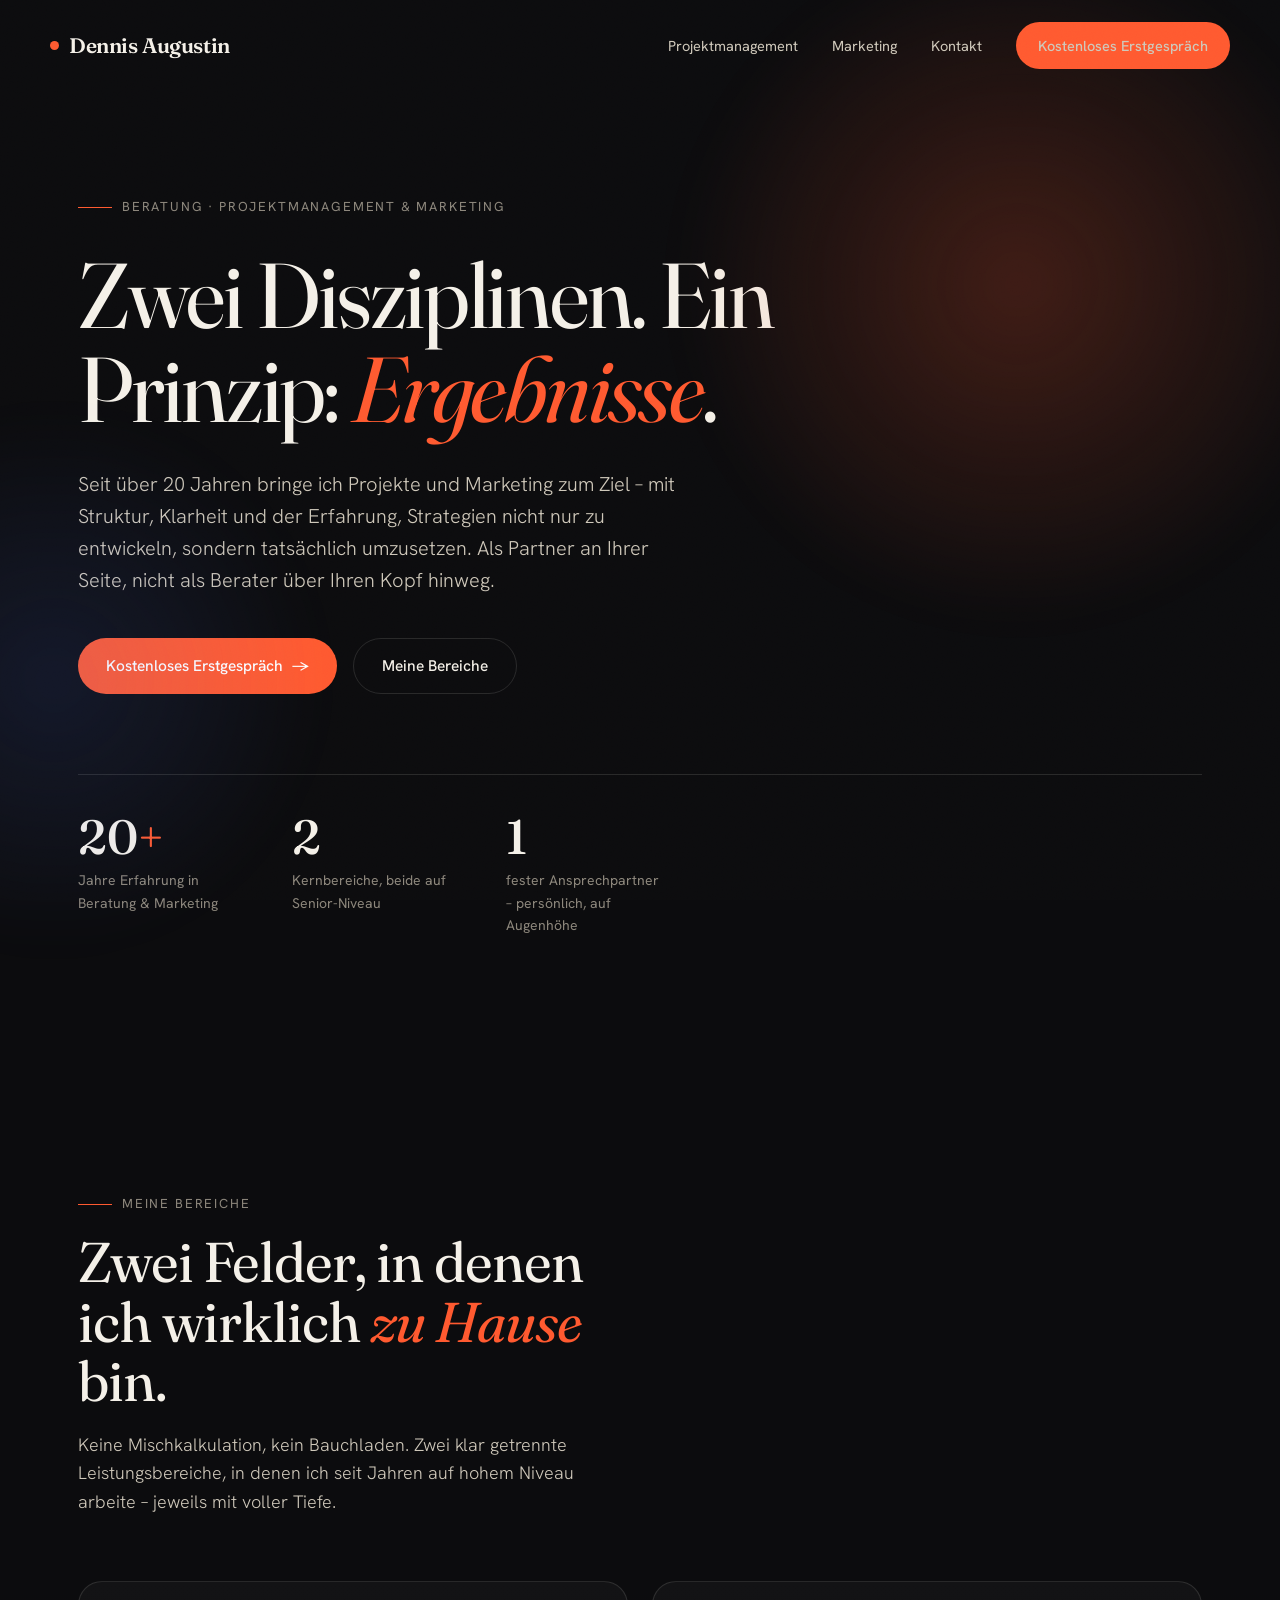
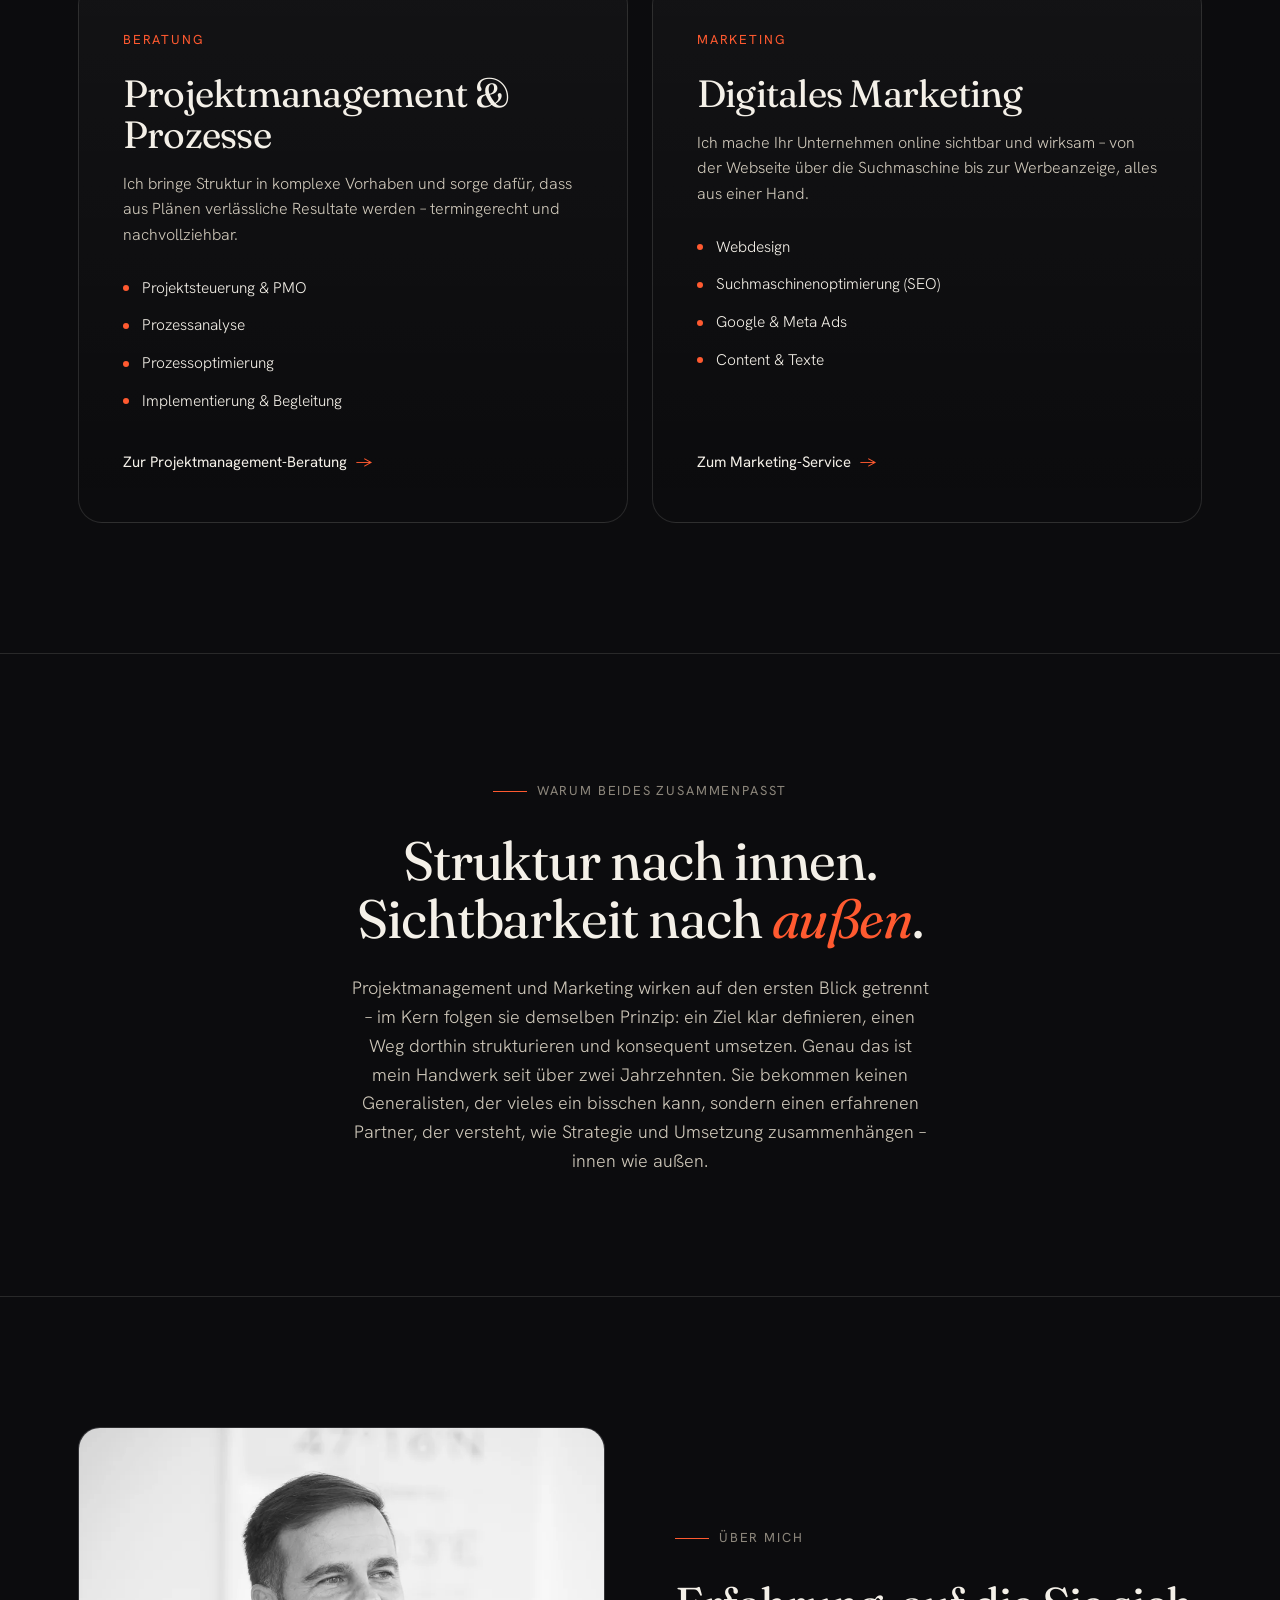
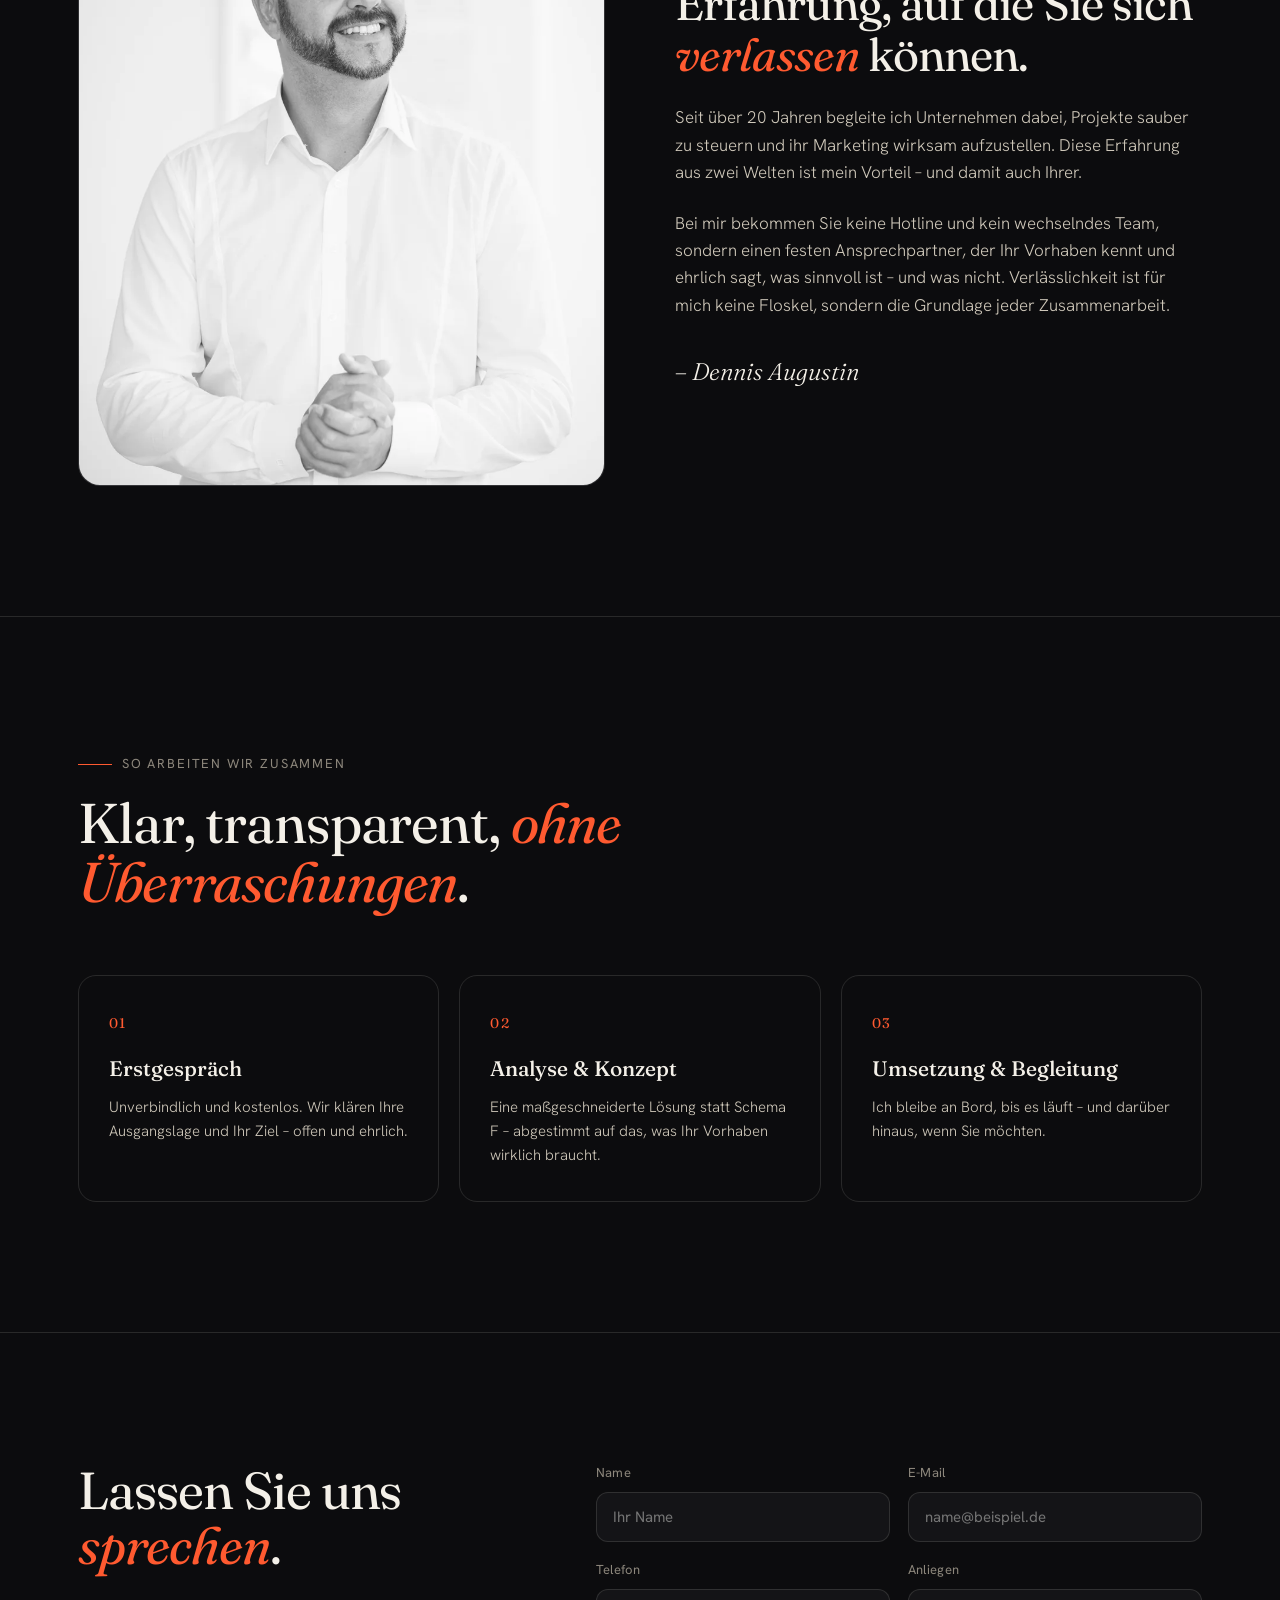
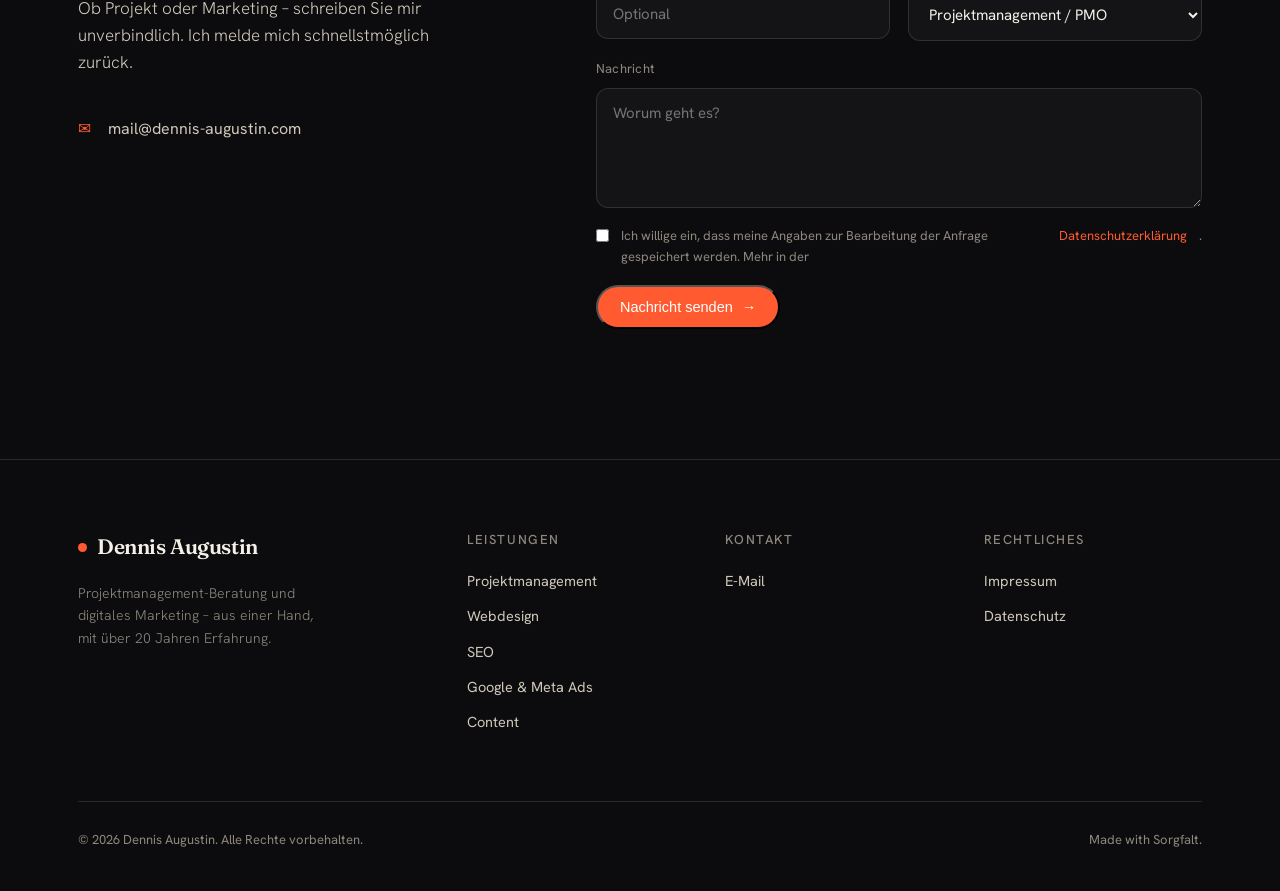
==== commit b6e29389: "Add files via upload" ====
--- a/index.html
+++ b/index.html
@@ -127,7 +127,6 @@
         <p class="lead">Ob Projekt oder Marketing – schreiben Sie mir unverbindlich. Ich melde mich schnellstmöglich zurück.</p>
         <div class="contact-meta">
           <a href="mailto:mail@dennis-augustin.com"><span class="ic">✉</span> mail@dennis-augustin.com</a>
-          <a href="https://calendly.com/dennisaugustin/kostenloses-erstgespraech-30-minuten"><span class="ic">◷</span> Online-Termin buchen (30 Min.)</a>
         </div>
       </div>
       <form class="reveal d1" action="#" method="post" onsubmit="return false;">
@@ -171,7 +170,6 @@
       <div class="foot-col">
         <p class="foot-h">Kontakt</p>
         <a href="mailto:mail@dennis-augustin.com">E-Mail</a>
-        <a href="https://calendly.com/dennisaugustin/kostenloses-erstgespraech-30-minuten">Termin buchen</a>
       </div>
       <div class="foot-col">
         <p class="foot-h">Rechtliches</p>
@@ -188,3 +186,4 @@
 <script src="assets/main.js"></script>
 </body>
 </html>
+              
--- a/assets/styles.css
+++ b/assets/styles.css
@@ -207,12 +207,39 @@
 .testi-grid{display:grid;grid-template-columns:repeat(2,1fr);gap:20px}
 .quote{border:1px solid var(--line);border-radius:18px;padding:38px 36px;background:linear-gradient(180deg,rgba(255,255,255,.02),transparent)}
 .quote .mark{font-family:"Fraunces",serif;font-size:54px;line-height:.5;color:var(--accent);opacity:.5}
+
+/* ---------- Diskretion-Abschnitt ---------- */
+.diskretion-section{padding:120px 0;border-top:1px solid var(--line)}
+.diskretion-inner{display:grid;grid-template-columns:1fr 1fr;gap:80px;align-items:center}
+.diskretion-quote{position:relative;padding:48px 44px;background:linear-gradient(135deg,rgba(255,255,255,.04),rgba(255,255,255,.01));border:1px solid var(--line);border-radius:20px}
+.diskretion-mark{font-family:"Fraunces",serif;font-size:96px;line-height:.4;color:var(--accent);opacity:.35;display:block;margin-bottom:24px}
+.diskretion-quote p{font-family:"Fraunces",serif;font-size:clamp(20px,2.4vw,28px);font-weight:400;line-height:1.45;color:var(--fg);font-style:italic}
+.diskretion-text{display:flex;flex-direction:column;gap:20px}
+.diskretion-text p{color:var(--muted);line-height:1.75;font-size:16px}
 .quote p{font-family:"Fraunces",serif;font-weight:300;font-style:italic;font-size:20px;line-height:1.45;margin:18px 0 26px}
 .quote .who{display:flex;align-items:center;gap:14px}
 .quote .av{width:42px;height:42px;border-radius:50%;background:linear-gradient(145deg,#26262c,#15151a);border:1px solid var(--line)}
 .quote .who b{font-weight:500;font-size:15px;display:block}
 .quote .who small{color:var(--muted);font-size:13px}
 .placeholder-note{font-size:12.5px;color:var(--muted);margin-top:22px;font-style:italic}
+
+/* ---------- Portfolio-Showcase ---------- */
+.portfolio-section{padding:120px 0;border-top:1px solid var(--line)}
+.portfolio-grid{display:grid;grid-template-columns:repeat(4,1fr);gap:20px;margin-top:60px}
+.portfolio-card{display:flex;flex-direction:column;gap:10px}
+.portfolio-img{aspect-ratio:16/9;overflow:hidden;border-radius:10px;border:1px solid var(--line)}
+.portfolio-img img{width:100%;height:100%;object-fit:cover;object-position:top center;transition:transform .6s var(--ease),filter .6s var(--ease)}
+.portfolio-card:hover .portfolio-img img{transform:scale(1.05);filter:brightness(1.08)}
+.portfolio-label{font-size:12px;color:var(--muted);letter-spacing:.08em;text-transform:uppercase;font-weight:500}
+.portfolio-diskretion{text-align:center;color:var(--muted);font-size:14px;margin-top:48px;font-style:italic}
+@media(max-width:900px){.portfolio-grid{grid-template-columns:repeat(2,1fr)}}
+@media(max-width:500px){.portfolio-grid{grid-template-columns:1fr}}
+
+/* ---------- Formular-Feedback ---------- */
+.form-success{display:flex;flex-direction:column;align-items:center;justify-content:center;text-align:center;padding:60px 24px;gap:20px}
+.form-success h3{font-size:22px;font-weight:700;color:var(--fg);margin:0}
+.form-success p{color:var(--muted);font-size:15px;line-height:1.7;margin:0;max-width:360px}
+.form-error{color:#ff5a30;font-size:13.5px;margin-top:12px;padding:12px 16px;border:1px solid rgba(255,90,48,.3);border-radius:8px;background:rgba(255,90,48,.06)}
 
 /* ---------- Kontakt ---------- */
 .contact{padding:130px 0;border-top:1px solid var(--line)}
@@ -260,7 +287,7 @@
 /* ---------- Reveal ---------- */
 .reveal{opacity:0;transform:translateY(28px);transition:opacity .9s var(--ease),transform .9s var(--ease)}
 .reveal.in{opacity:1;transform:none}
-.d1{transition-delay:.08s}.d2{transition-delay:.16s}.d3{transition-delay:.24s}.d4{transition-delay:.32s}
+.d1{transition-delay:.08s}.d2{transition-delay:.16s}.d3{transition-delay:.24s}.d4{transition-delay:.32s}.d5{transition-delay:.40s}
 @media(prefers-reduced-motion:reduce){
   .reveal{opacity:1;transform:none;transition:none}
   html{scroll-behavior:auto}
@@ -272,7 +299,7 @@
   .nav-links.open{transform:translateX(0)}
   .nav-links a{font-size:22px}
   .burger{display:flex;z-index:101}
-  .grid-serv,.about-grid,.steps,.testi-grid,.contact-grid,.foot-grid,.ai-card,.pillars{grid-template-columns:1fr}
+  .grid-serv,.about-grid,.steps,.testi-grid,.contact-grid,.foot-grid,.ai-card,.pillars,.diskretion-inner{grid-template-columns:1fr}
   .about-portrait{aspect-ratio:16/11;order:-1}
   .stats{gap:36px}
 }
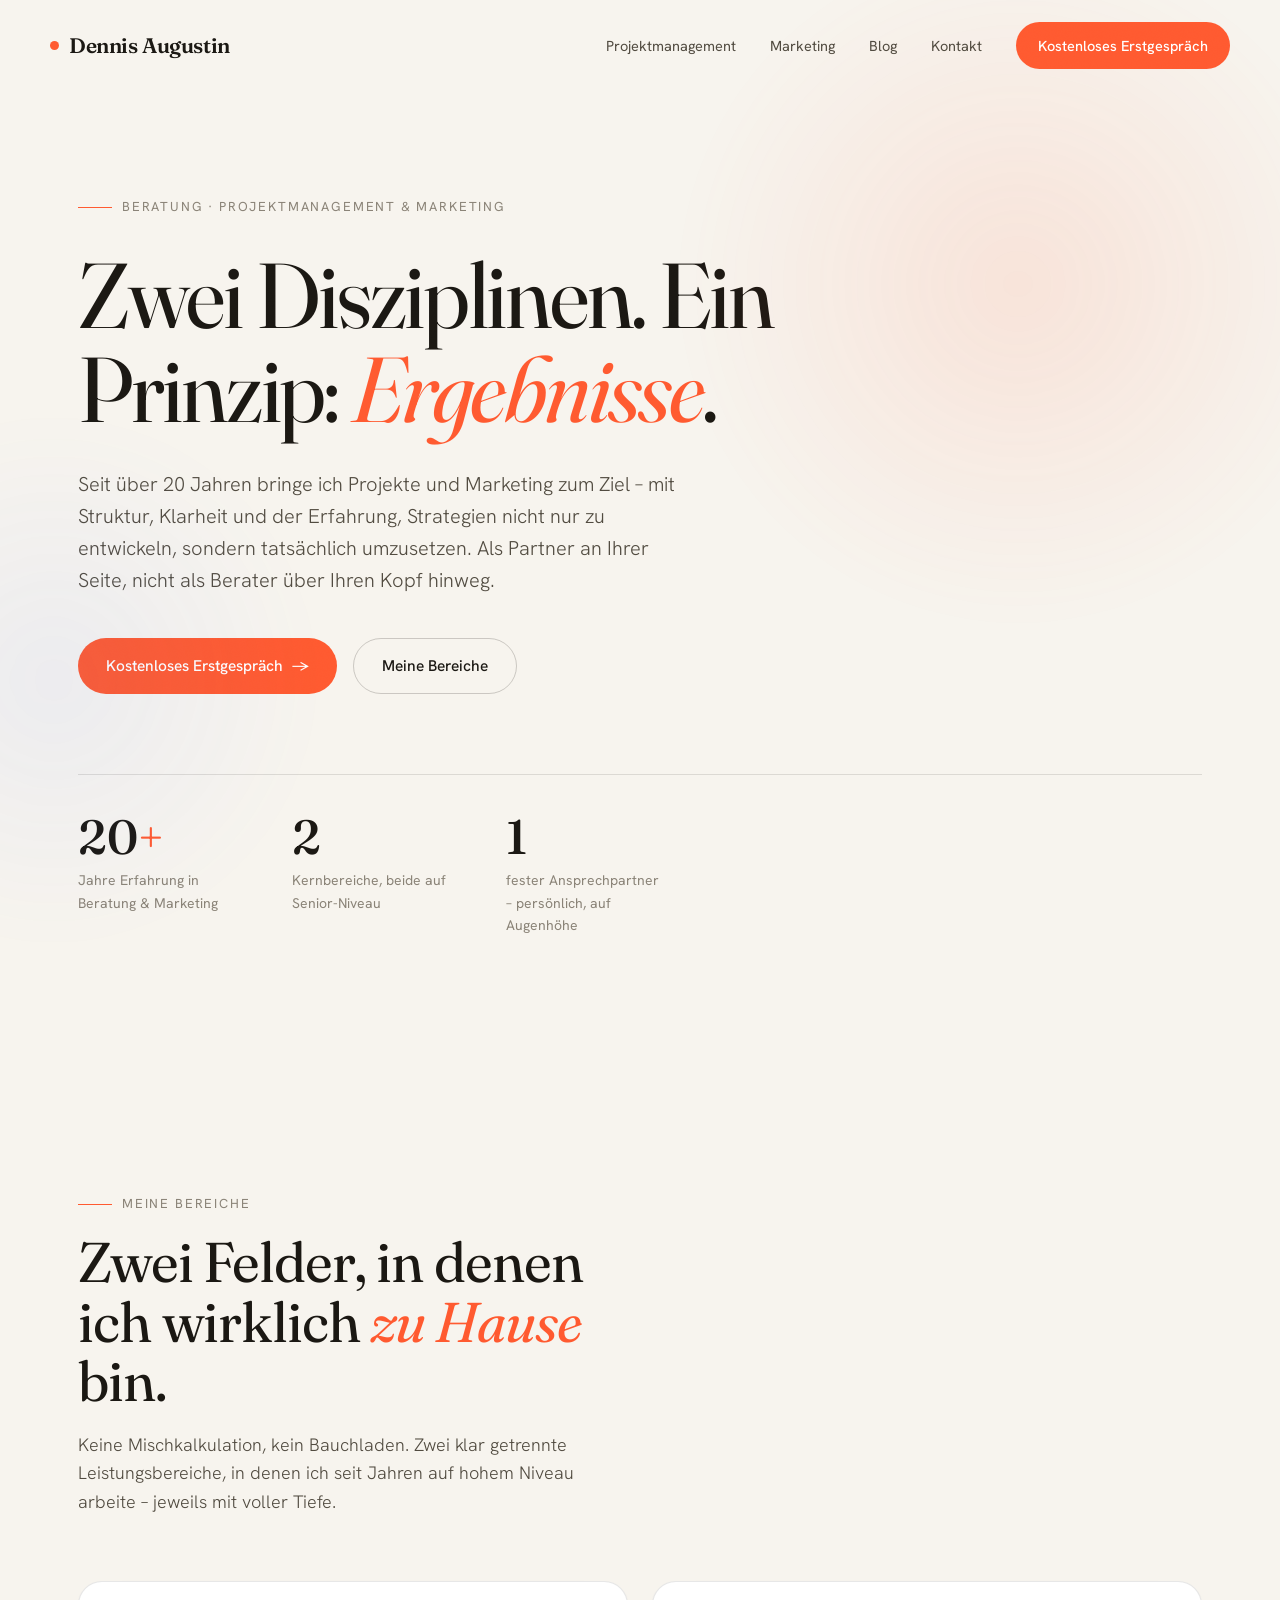
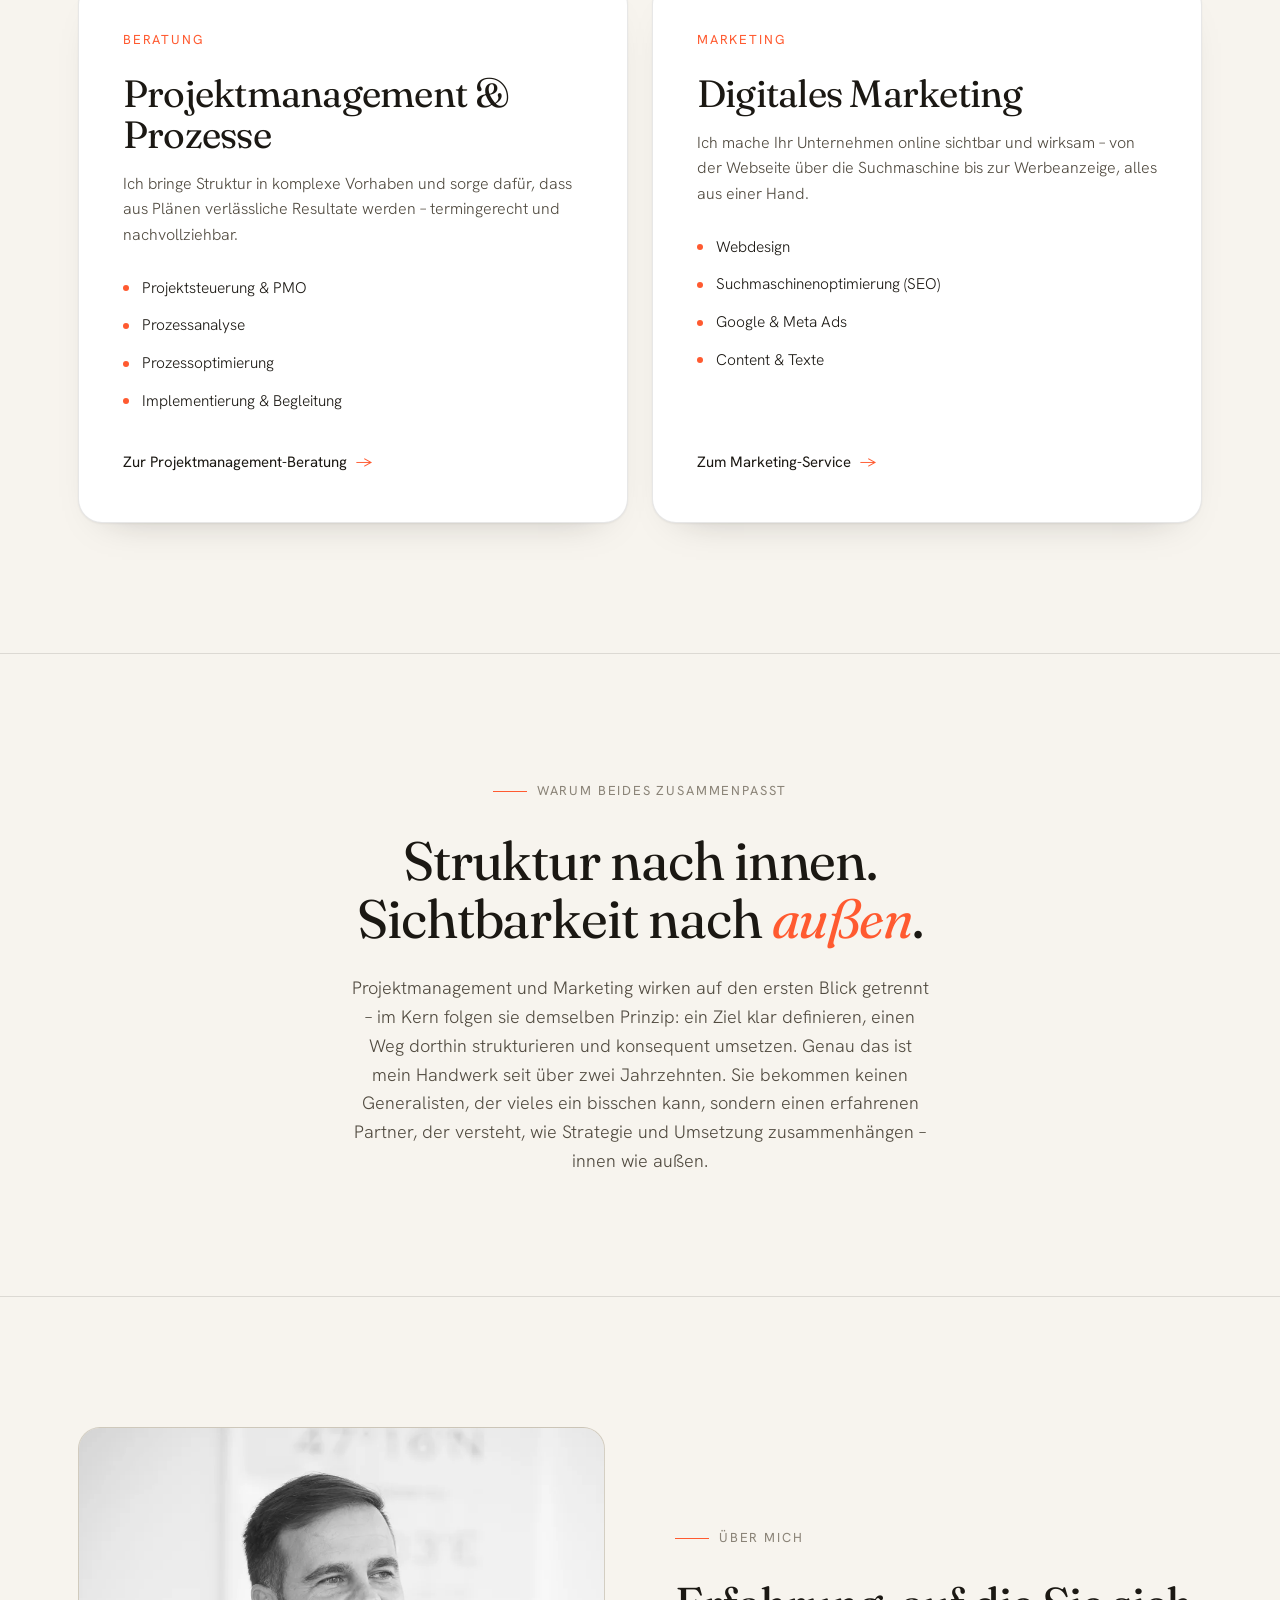
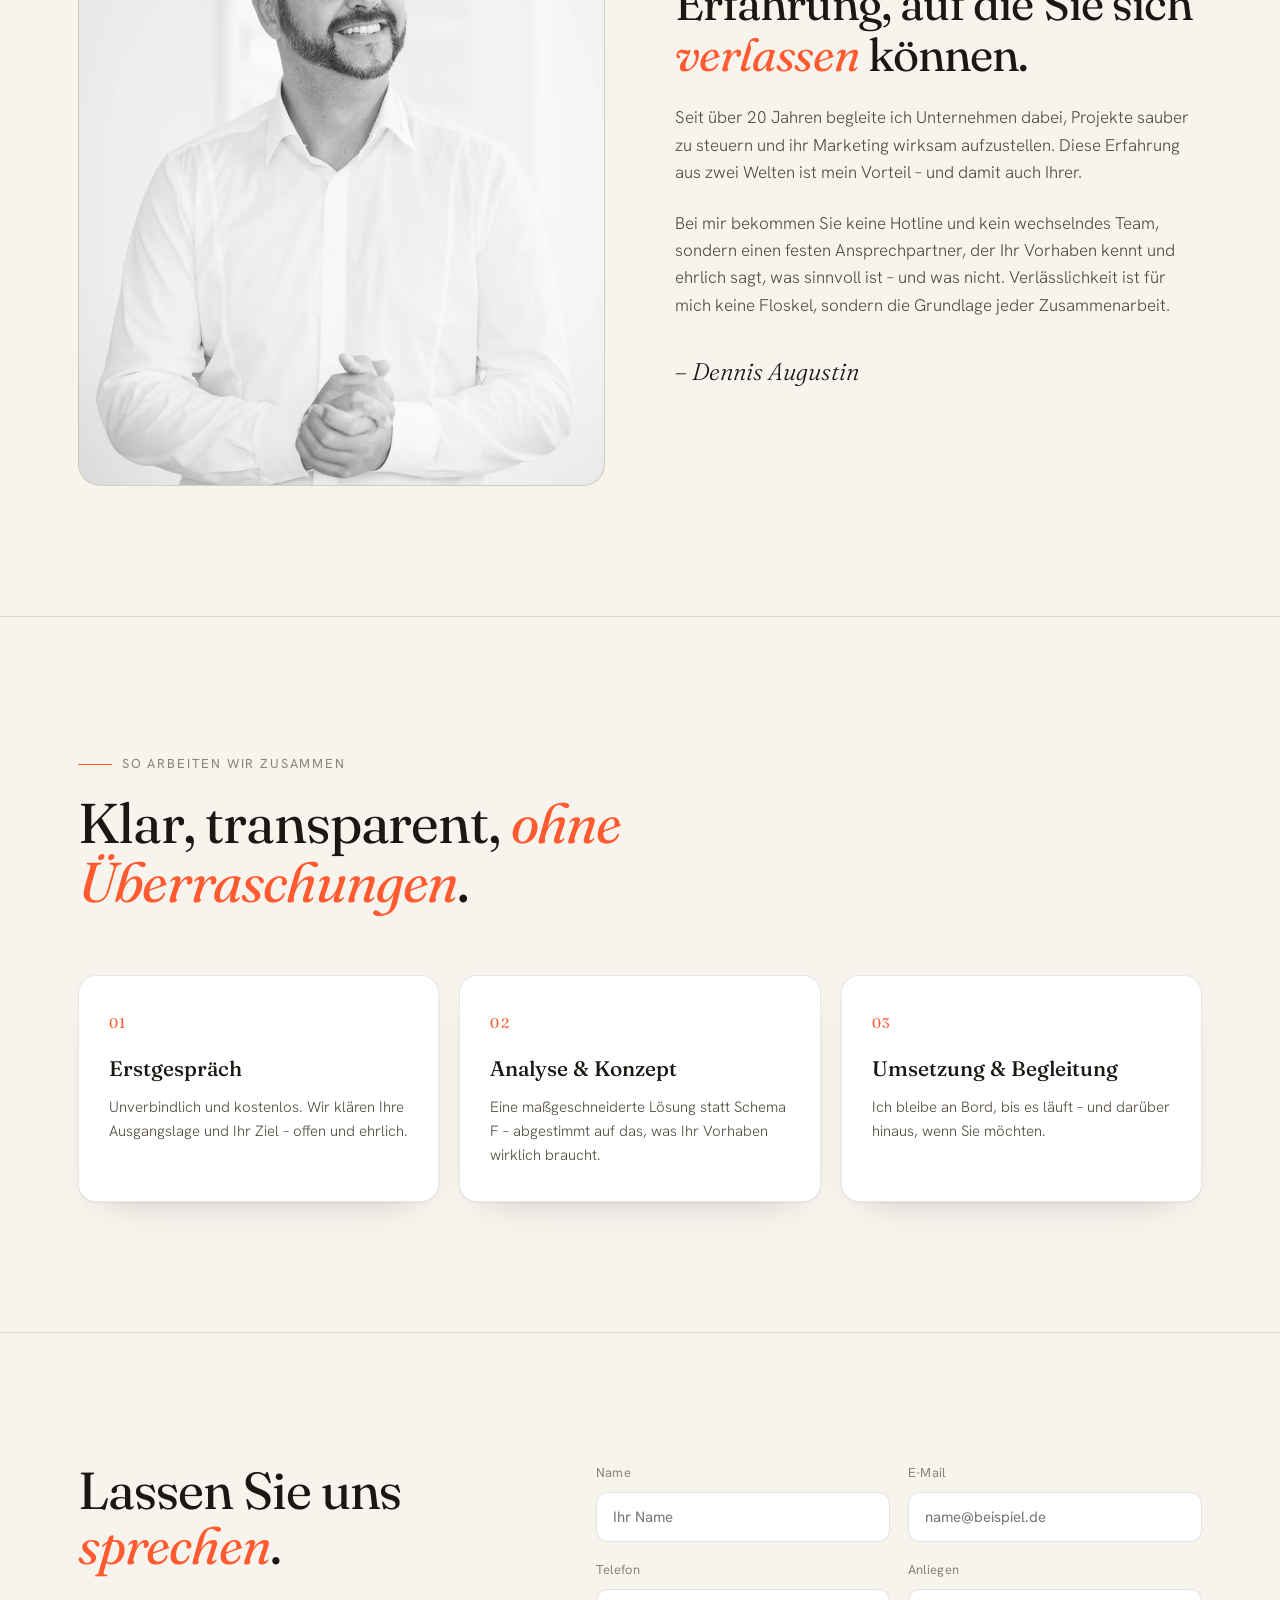
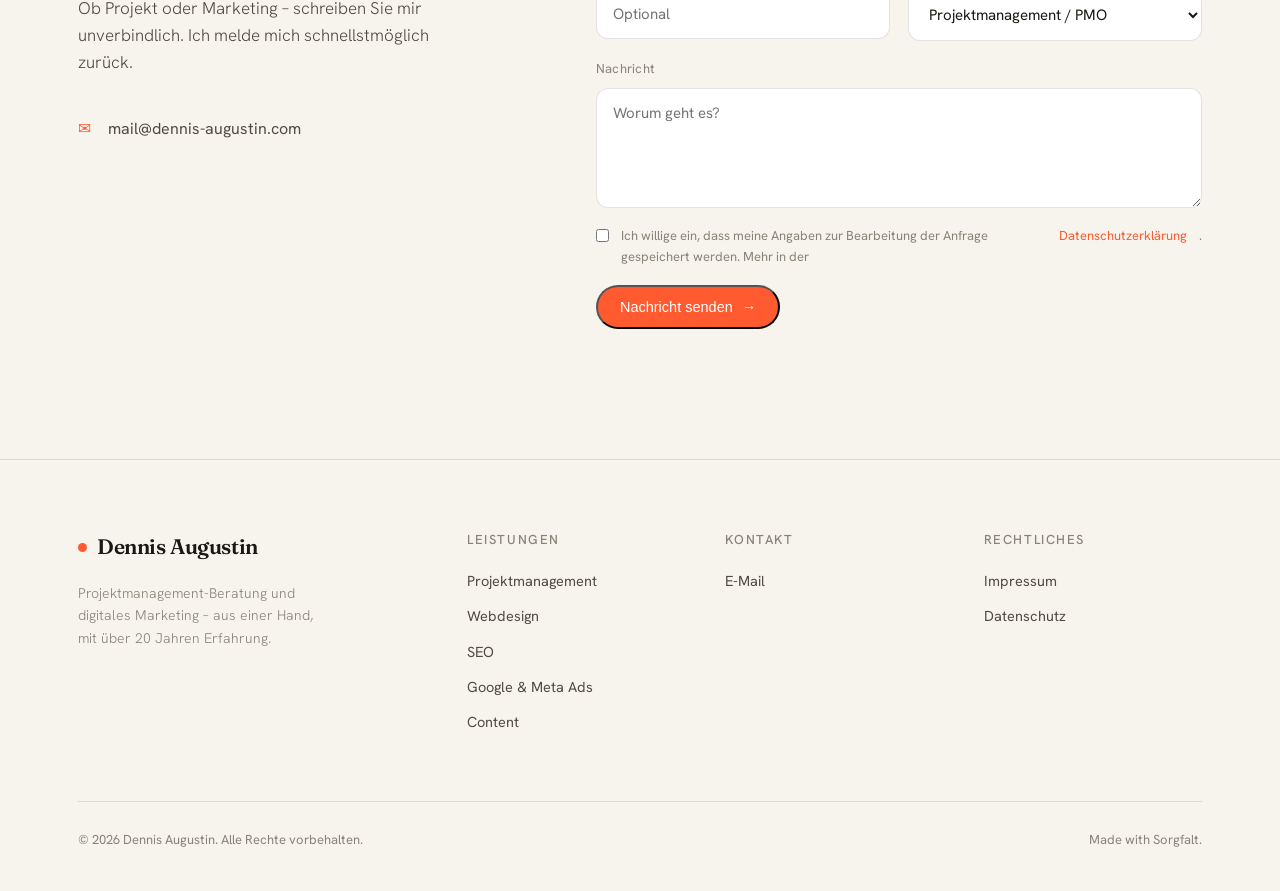
==== commit 09bc3b77: "Helles Design, Blog-Seiten, Blog-Nav, Startseiten-Formular angeschlossen" ====
--- a/index.html
+++ b/index.html
@@ -19,6 +19,7 @@
     <nav class="nav-links" id="navlinks" aria-label="Hauptnavigation">
       <a href="projektmanagement.html">Projektmanagement</a>
       <a href="marketing.html">Marketing</a>
+      <a href="blog.html">Blog</a>
       <a href="#kontakt">Kontakt</a>
       <a href="#kontakt" class="btn">Kostenloses Erstgespräch</a>
     </nav>
@@ -129,7 +130,8 @@
           <a href="mailto:mail@dennis-augustin.com"><span class="ic">✉</span> mail@dennis-augustin.com</a>
         </div>
       </div>
-      <form class="reveal d1" action="#" method="post" onsubmit="return false;">
+      <form class="reveal d1" action="contact.php" method="post" data-contact>
+        <input type="hidden" name="_hp" value="">
         <div class="row2">
           <div class="field"><label for="n">Name</label><input id="n" name="name" type="text" autocomplete="name" placeholder="Ihr Name"></div>
           <div class="field"><label for="e">E-Mail</label><input id="e" name="email" type="email" autocomplete="email" placeholder="name@beispiel.de"></div>
@@ -186,4 +188,4 @@
 <script src="assets/main.js"></script>
 </body>
 </html>
-              +
--- a/assets/styles.css
+++ b/assets/styles.css
@@ -54,14 +54,14 @@
 }
 
 :root{
-  --ink:#0c0c0e;
-  --ink-2:#141417;
-  --paper:#f4f0e8;
-  --paper-dim:#cfc8ba;
-  --muted:#8d877c;
+  --ink:#f7f4ee;             /* heller, warmer Hintergrund */
+  --ink-2:#ffffff;           /* Karten / Felder */
+  --paper:#1b1813;           /* dunkle, warme Schrift */
+  --paper-dim:#514b40;       /* Sekundärtext */
+  --muted:#8a8377;
   --accent:#ff5a30;          /* warmes Signal-Orange */
   --accent-soft:#ffd9cc;
-  --line:rgba(244,240,232,.12);
+  --line:rgba(27,24,19,.12);
   --maxw:1180px;
   --ease:cubic-bezier(.2,.7,.2,1);
 }
@@ -93,7 +93,7 @@
 .logo{font-family:"Fraunces",serif;font-size:21px;font-weight:600;letter-spacing:-.02em;display:flex;align-items:center;gap:10px}
 .logo .dot{width:9px;height:9px;border-radius:50%;background:var(--accent);display:inline-block}
 .nav-links{display:flex;align-items:center;gap:34px}
-.nav-links a{font-size:14.5px;color:var(--paper-dim);transition:color .25s;position:relative}
+.nav-links a:not(.btn){font-size:14.5px;color:var(--paper-dim);transition:color .25s;position:relative}
 .nav-links a:not(.btn):hover{color:var(--paper)}
 .nav-links a:not(.btn).active{color:var(--paper)}
 .nav-links a:not(.btn)::after{content:"";position:absolute;left:0;bottom:-4px;width:0;height:1px;background:var(--accent);transition:width .3s var(--ease)}
@@ -308,3 +308,60 @@
   .row2{grid-template-columns:1fr}
   .hero{padding:150px 0 90px}
 }
+
+/* ---------- Blog (Übersicht) ---------- */
+.blog-list{padding:20px 0 40px}
+.blog-grid{display:grid;grid-template-columns:repeat(2,1fr);gap:22px}
+.post-card{display:flex;flex-direction:column;border:1px solid var(--line);border-radius:20px;padding:36px 34px;background:linear-gradient(180deg,rgba(255,255,255,.025),transparent);transition:transform .45s var(--ease),border-color .45s}
+.post-card:hover{transform:translateY(-6px);border-color:rgba(255,90,48,.4)}
+.post-meta{display:flex;gap:10px;align-items:center;flex-wrap:wrap;font-size:12.5px;color:var(--muted);letter-spacing:.06em;text-transform:uppercase;margin-bottom:18px}
+.post-meta .cat{color:var(--accent)}
+.post-card h3{font-family:"Fraunces",serif;font-weight:500;font-size:24px;letter-spacing:-.01em;line-height:1.15;margin-bottom:14px}
+.post-card>p{color:var(--paper-dim);font-weight:300;font-size:15.5px;margin-bottom:26px}
+.post-card .more{margin-top:auto;font-size:14.5px;display:inline-flex;align-items:center;gap:8px;color:var(--paper)}
+.post-card .more span{color:var(--accent);transition:transform .3s}
+.post-card:hover .more span{transform:translateX(5px)}
+@media(max-width:860px){.blog-grid{grid-template-columns:1fr}}
+
+/* ---------- Blog (Einzelbeitrag) ---------- */
+.article{padding:170px 0 40px}
+.article-head{max-width:72ch;margin-bottom:38px}
+.article-head h1{font-family:"Fraunces",serif;font-weight:400;letter-spacing:-.025em;line-height:1.05;font-size:clamp(34px,5.4vw,62px);max-width:20ch}
+.article-head h1 em{font-style:italic;color:var(--accent)}
+.article .prose{max-width:72ch}
+.article .prose h2{font-family:"Fraunces",serif;font-weight:500;font-size:26px;letter-spacing:-.01em;margin:44px 0 14px}
+.article .prose p{color:var(--paper-dim);font-weight:300;margin-bottom:16px;font-size:17px}
+.article .prose blockquote{border-left:2px solid var(--accent);padding:4px 0 4px 24px;margin:30px 0;font-family:"Fraunces",serif;font-style:italic;font-size:20px;line-height:1.45;color:var(--paper);font-weight:300}
+.article .prose blockquote cite{display:block;margin-top:12px;font-style:normal;font-family:"Hanken Grotesk",sans-serif;font-size:13.5px;color:var(--muted)}
+.article .prose ul{list-style:none;margin:0 0 18px;padding:0;display:flex;flex-direction:column;gap:11px}
+.article .prose ul li{position:relative;padding-left:20px;color:var(--paper-dim);font-weight:300}
+.article .prose ul li::before{content:"";position:absolute;left:0;top:11px;width:6px;height:6px;border-radius:50%;background:var(--accent)}
+.post-source{max-width:72ch;margin-top:50px;padding-top:26px;border-top:1px solid var(--line);font-size:13.5px;color:var(--muted)}
+.post-source .foot-h{font-size:12px;letter-spacing:.12em;text-transform:uppercase;color:var(--muted);margin-bottom:12px;font-weight:500}
+.post-source a{display:block;color:var(--paper-dim);margin-bottom:8px;word-break:break-all;transition:color .25s}
+.post-source a:hover{color:var(--accent)}
+.article-cta{max-width:72ch;margin-top:50px;padding:34px 34px;border:1px solid rgba(255,90,48,.32);border-radius:18px;background:radial-gradient(700px circle at 90% -40%,rgba(255,90,48,.12),transparent 55%),linear-gradient(180deg,rgba(255,255,255,.025),transparent)}
+.article-cta h3{font-family:"Fraunces",serif;font-weight:500;font-size:23px;letter-spacing:-.01em;margin-bottom:10px}
+.article-cta p{color:var(--paper-dim);font-weight:300;font-size:15.5px;margin-bottom:22px;max-width:52ch}
+.back-link{display:inline-flex;align-items:center;gap:8px;font-size:14px;color:var(--muted);margin-top:44px;transition:color .25s}
+.back-link:hover{color:var(--accent)}
+.back-link span{color:var(--accent)}
+
+
+/* =======================================================
+   LIGHT THEME – Overrides fürs helle Redesign
+   ======================================================= */
+body::after{opacity:.025}
+header.scrolled{background:rgba(247,244,238,.82);backdrop-filter:blur(14px);border-bottom:1px solid var(--line)}
+.hero-glow{opacity:.5}
+.hero-glow.two{opacity:.55}
+/* Karten heben sich mit Weiß + weichem Schatten ab */
+.pillar,.serv,.post-card,.step,.quote{background:#fff;border-color:rgba(27,24,19,.10);box-shadow:0 1px 2px rgba(27,24,19,.05),0 18px 40px -30px rgba(27,24,19,.35)}
+.pillar:hover,.serv:hover,.post-card:hover{border-color:rgba(255,90,48,.55);box-shadow:0 14px 34px -18px rgba(27,24,19,.22)}
+.step:hover{background:#fff;box-shadow:0 14px 30px -18px rgba(27,24,19,.18)}
+.field input,.field select,.field textarea{background:#fff}
+.about-portrait{background:linear-gradient(145deg,#efe9dd,#e4dccd)}
+.btn.ghost{color:var(--paper);border-color:rgba(27,24,19,.20)}
+.btn.ghost:hover{border-color:var(--paper);box-shadow:none}
+.article-cta{background:radial-gradient(700px circle at 90% -40%,rgba(255,90,48,.09),transparent 55%),#fff;box-shadow:0 1px 2px rgba(27,24,19,.05),0 18px 40px -30px rgba(27,24,19,.30)}
+.article .prose blockquote{color:var(--paper)}
